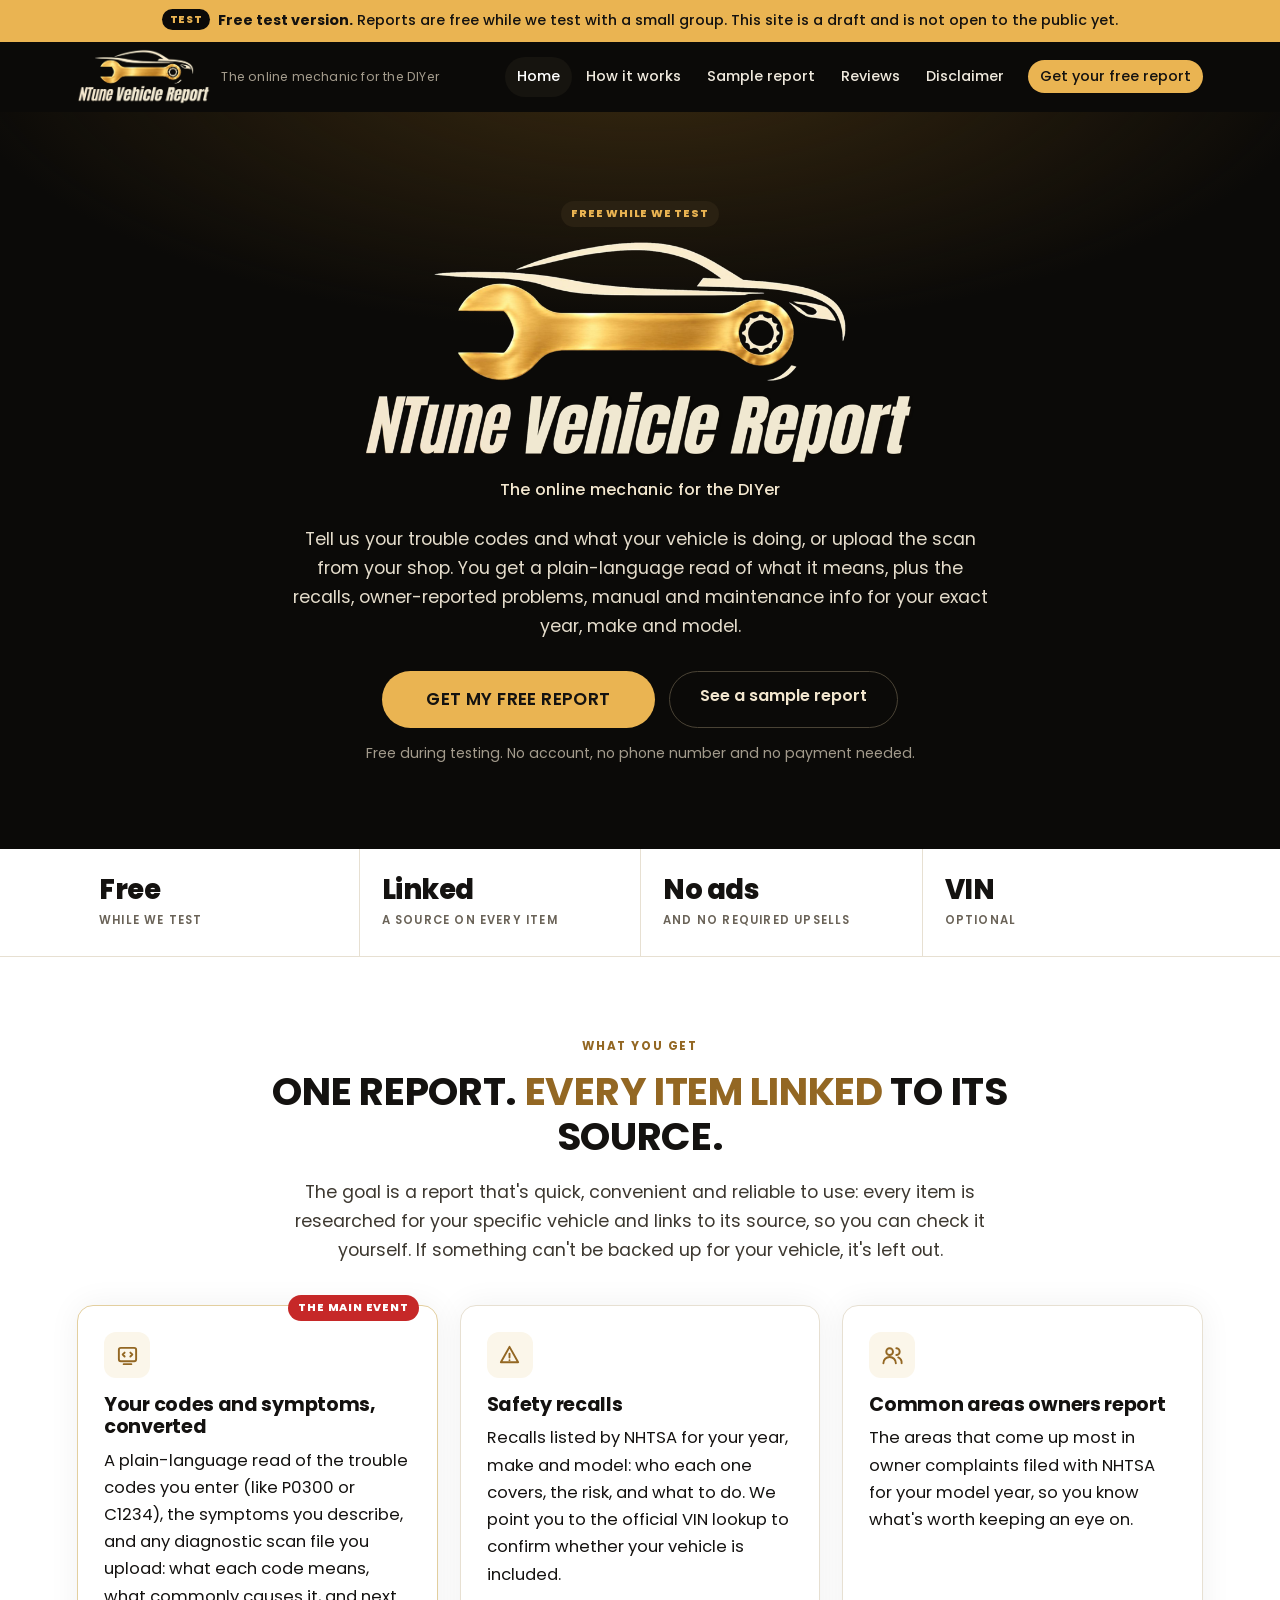
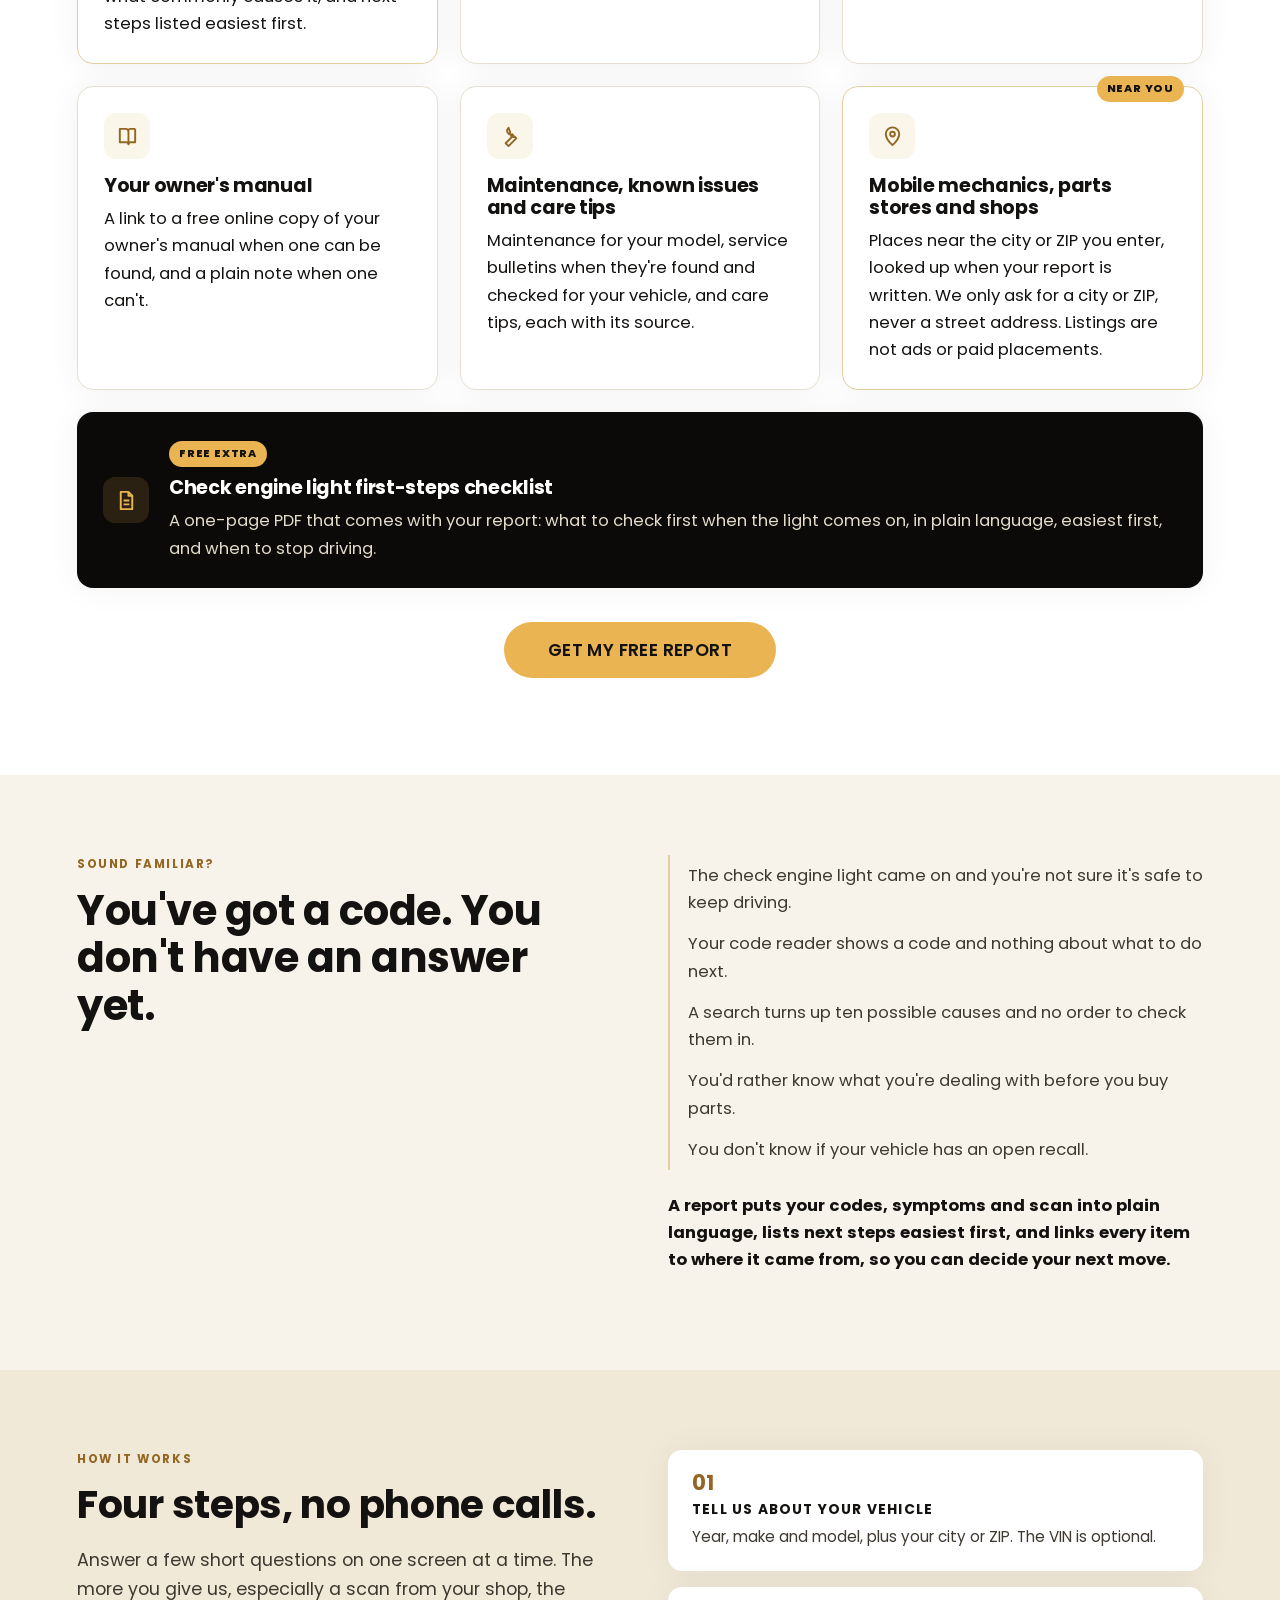
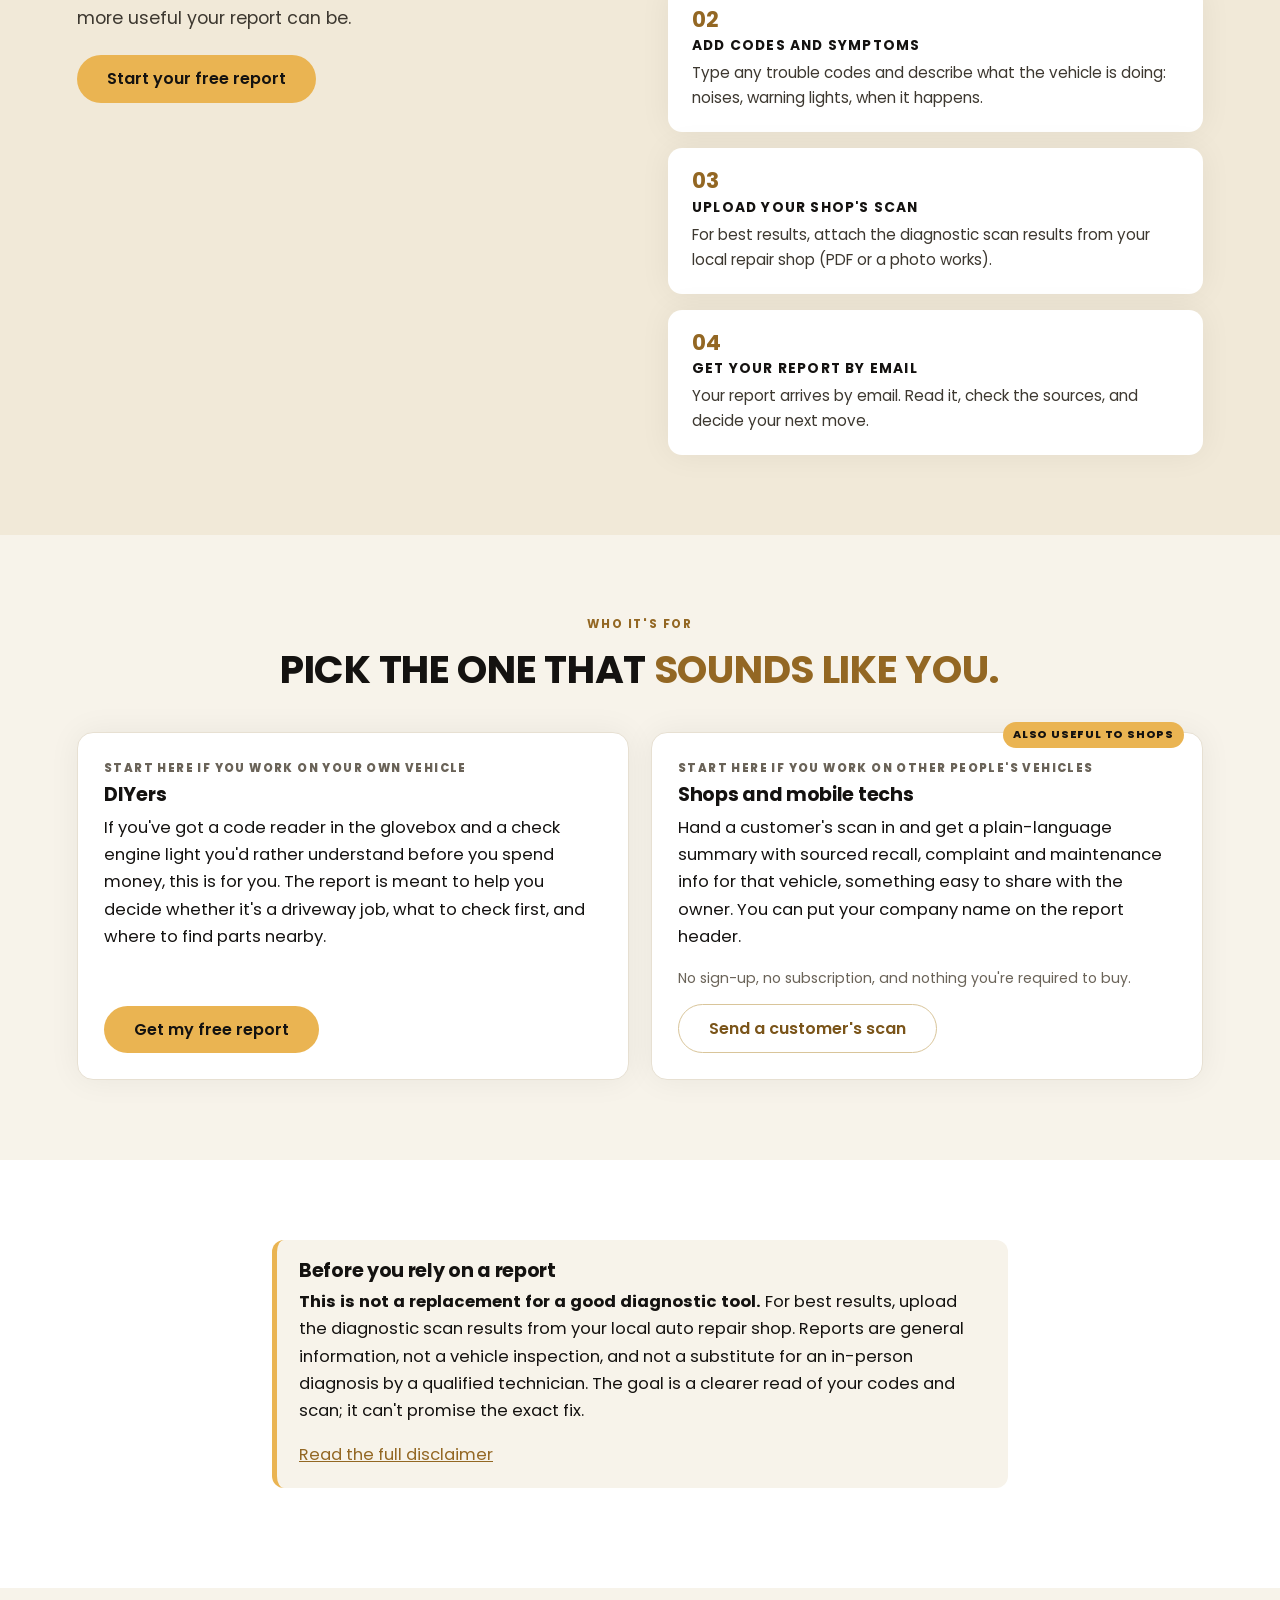
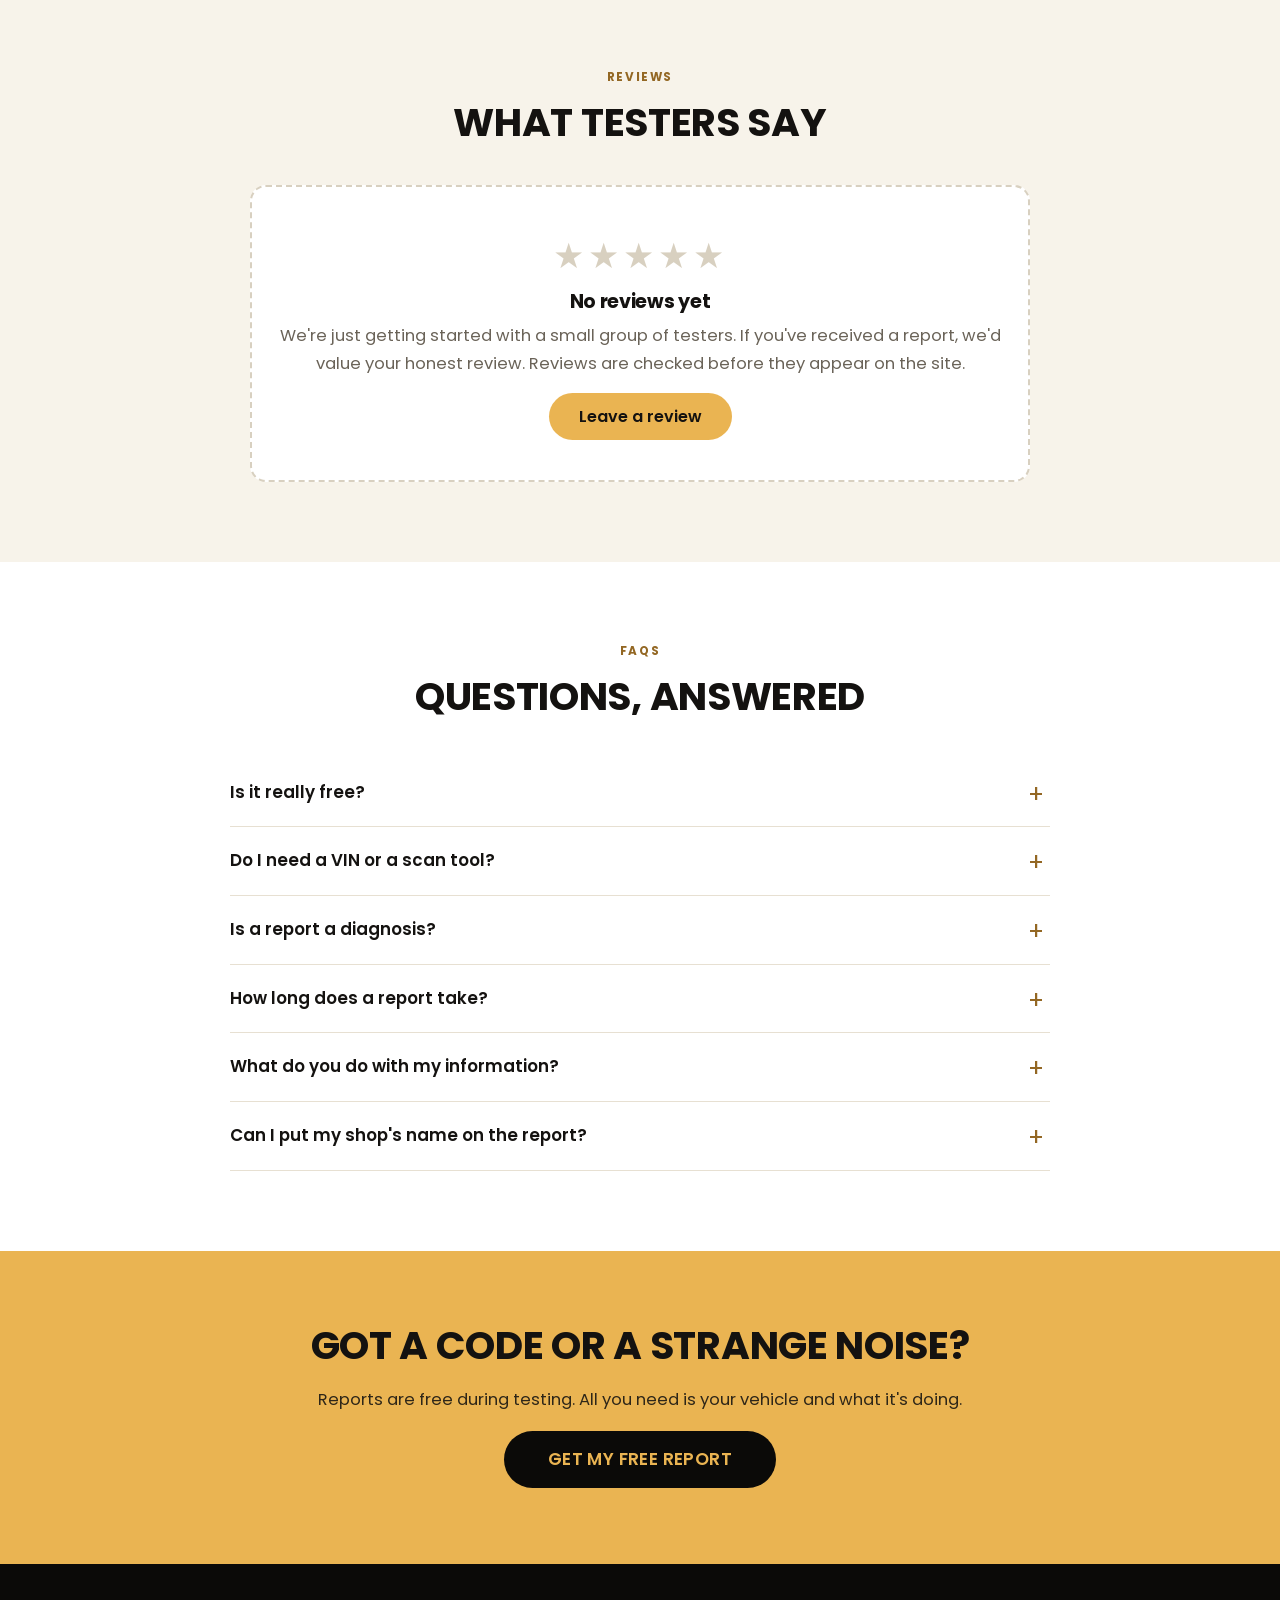
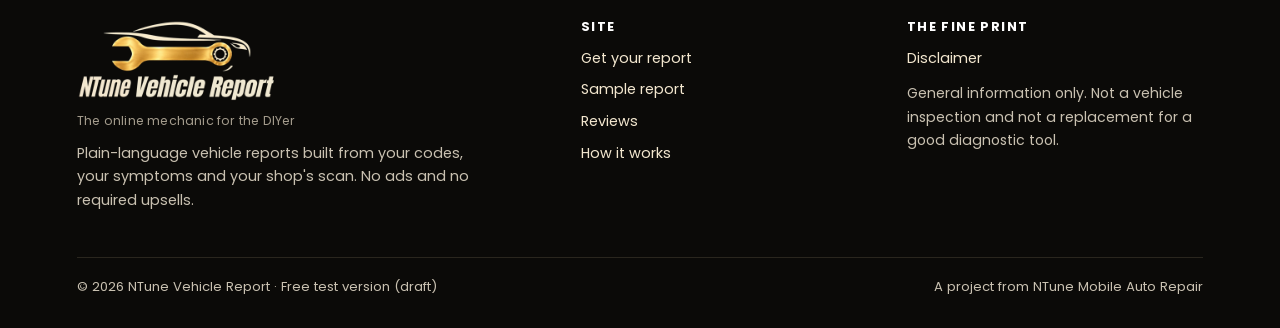
==== index.html @ f7aa76c0 "Initial publish: NTune Vehicle Report static site for github.io testing. Friends-and-family test ver" ====
<!doctype html>
<html lang="en">
<head>
<meta charset="utf-8">
<meta name="viewport" content="width=device-width, initial-scale=1">
<title>NTune Vehicle Report | The online mechanic for the DIYer</title>
<meta name="description" content="NTune Vehicle Report: plain-language reports from your trouble codes, symptoms and shop scan, plus recalls, owner-reported problems, manual and maintenance info for your vehicle. Free during testing.">
<meta name="robots" content="noindex, nofollow">
<meta name="theme-color" content="#0b0a08">
<link rel="stylesheet" href="css/styles.css">
<link rel="icon" type="image/png" href="assets/img/favicon-gold-64.png">
</head>
<body class="has-sticky">
<a class="skip" href="#main">Skip to content</a>
<div class="test-banner" role="note"><span class="new">TEST</span><strong>Free test version.</strong> Reports are free while we test with a small group. This site is a draft and is not open to the public yet.</div>
<header class="site-header">
  <div class="container header-inner">
    <a class="brand" href="index.html"><img class="brand-mark" src="assets/img/ntune-vr-gold-logo-300.png" alt="NTune Vehicle Report" width="134" height="56"><span class="brand-name"><small>The online mechanic for the DIYer</small></span></a>
    <button class="nav-toggle" aria-expanded="false" aria-controls="site-nav"><span aria-hidden="true">☰</span> Menu</button>
    <nav id="site-nav" class="nav" aria-label="Main">
      <a href="index.html" aria-current="page">Home</a><a href="index.html#how-it-works">How it works</a><a href="sample-report.html">Sample report</a><a href="reviews.html">Reviews</a><a href="disclaimer.html">Disclaimer</a>
      <a class="btn btn-sm" href="get-report.html">Get your free report</a>
    </nav>
  </div>
</header>
<main id="main">

<section class="hero">
  <div class="container">
    <span class="tag" style="background:#2a2112;color:#eab452">Free while we test</span>
    <h1 class="hero-brand"><img src="assets/img/ntune-vr-gold-logo-960.png" alt="NTune Vehicle Report" width="560" height="234"></h1>
    <p class="hero-tagline">The online mechanic for the DIYer</p>
    <p class="lead">Tell us your trouble codes and what your vehicle is doing, or upload the scan from your shop. You get a plain-language read of what it means, plus the recalls, owner-reported problems, manual and maintenance info for your exact year, make and model.</p>
    <div class="hero-actions">
      <a class="btn btn-lg" href="get-report.html">Get my free report</a>
      <a class="btn btn-ghost" href="sample-report.html">See a sample report</a>
    </div>
    <p class="hero-micro">Free during testing. No account, no phone number and no payment needed.</p>
  </div>
</section>

<!-- Proof strip. The reference site puts big stats here. We have no real numbers yet, so the strip shows facts.
     PLACEHOLDER FOR TIMOTHY (approved 2026-11-09): two number slots are kept below, hidden, for "reports sent" and
     "average rating". Fill them and remove `hidden` only once a record backs the figure (CRM / approved reviews).
     Until then they stay hidden and nothing invented ships. -->
<div class="proof" aria-label="At a glance">
  <div class="container proof-grid">
    <div><b>Free</b><span>While we test</span></div>
    <div><b>Linked</b><span>A source on every item</span></div>
    <div><b>No ads</b><span>And no required upsells</span></div>
    <div><b>VIN</b><span>Optional</span></div>
    <div hidden data-slot="reports-sent"><b>[REPORTS SENT: from record]</b><span>Reports sent</span></div>
    <div hidden data-slot="average-rating"><b>[AVG RATING: from approved reviews]</b><span>Average tester rating</span></div>
  </div>
</div>

<section id="what-you-get">
  <div class="container">
    <div class="section-head">
      <span class="eyebrow">What you get</span>
      <h2>One report. <span class="hl">Every item linked</span> to its source.</h2>
      <p class="lead">The goal is a report that's quick, convenient and reliable to use: every item is researched for your specific vehicle and links to its source, so you can check it yourself. If something can't be backed up for your vehicle, it's left out.</p>
    </div>
    <div class="grid grid-3">
      <div class="card feature-new"><span class="tag corner">The main event</span><div class="icon"><svg viewBox="0 0 24 24" fill="none" stroke="currentColor" stroke-width="2" stroke-linecap="round" stroke-linejoin="round"><rect x="3" y="4" width="18" height="14" rx="2"/><path d="M8 21h8M9 9l-2 2 2 2M15 9l2 2-2 2"/></svg></div><h3>Your codes and symptoms, converted</h3><p>A plain-language read of the trouble codes you enter (like P0300 or C1234), the symptoms you describe, and any diagnostic scan file you upload: what each code means, what commonly causes it, and next steps listed easiest first.</p></div>
      <div class="card"><div class="icon"><svg viewBox="0 0 24 24" fill="none" stroke="currentColor" stroke-width="2" stroke-linecap="round" stroke-linejoin="round"><path d="M12 3l9 16H3z"/><path d="M12 10v4M12 17h.01"/></svg></div><h3>Safety recalls</h3><p>Recalls listed by NHTSA for your year, make and model: who each one covers, the risk, and what to do. We point you to the official VIN lookup to confirm whether your vehicle is included.</p></div>
      <div class="card"><div class="icon"><svg viewBox="0 0 24 24" fill="none" stroke="currentColor" stroke-width="2" stroke-linecap="round"><circle cx="9" cy="8" r="3.5"/><path d="M2.5 20a6.5 6.5 0 0 1 13 0"/><path d="M16 4.5a3.5 3.5 0 0 1 0 7M18 14a6 6 0 0 1 3.5 6"/></svg></div><h3>Common areas owners report</h3><p>The areas that come up most in owner complaints filed with NHTSA for your model year, so you know what's worth keeping an eye on.</p></div>
      <div class="card"><div class="icon"><svg viewBox="0 0 24 24" fill="none" stroke="currentColor" stroke-width="2" stroke-linejoin="round"><path d="M4 4h6a3 3 0 0 1 3 3v13a2 2 0 0 0-2-2H4zM20 4h-5a2 2 0 0 0-2 2"/><path d="M20 4v14h-5a2 2 0 0 0-2 2"/></svg></div><h3>Your owner's manual</h3><p>A link to a free online copy of your owner's manual when one can be found, and a plain note when one can't.</p></div>
      <div class="card"><div class="icon"><svg viewBox="0 0 24 24" fill="none" stroke="currentColor" stroke-width="2" stroke-linecap="round" stroke-linejoin="round"><path d="M14.7 6.3a4 4 0 0 0 5 5L21 13l-8 8-3-3 8-8-1.3-1.3a4 4 0 0 1-5-5L13 2z" transform="translate(-2 1)"/></svg></div><h3>Maintenance, known issues and care tips</h3><p>Maintenance for your model, service bulletins when they're found and checked for your vehicle, and care tips, each with its source.</p></div>
      <div class="card feature-new"><span class="tag corner y">Near you</span><div class="icon"><svg viewBox="0 0 24 24" fill="none" stroke="currentColor" stroke-width="2" stroke-linejoin="round"><path d="M12 21s7-6.1 7-11.5a7 7 0 0 0-14 0C5 14.9 12 21 12 21z"/><circle cx="12" cy="9.5" r="2.5"/></svg></div><h3>Mobile mechanics, parts stores and shops</h3><p>Places near the city or ZIP you enter, looked up when your report is written. We only ask for a city or ZIP, never a street address. Listings are not ads or paid placements.</p></div>
    </div>
    <div class="card extra-card"><div class="icon"><svg viewBox="0 0 24 24" fill="none" stroke="currentColor" stroke-width="2" stroke-linejoin="round"><path d="M6 3h8l4 4v14H6z"/><path d="M14 3v4h4M9 12h6M9 16h6"/></svg></div><div><span class="tag" style="background:#eab452;color:#141210">Free extra</span><h3>Check engine light first-steps checklist</h3><p style="margin:0">A one-page PDF that comes with your report: what to check first when the light comes on, in plain language, easiest first, and when to stop driving.</p></div></div>
    <p class="center" style="margin-top:34px"><a class="btn btn-lg" href="get-report.html">Get my free report</a></p>
  </div>
</section>

<section class="section-cream">
  <div class="container split">
    <div>
      <span class="eyebrow gold">Sound familiar?</span>
      <p class="big-claim">You've got a code. You don't have an answer yet.</p>
    </div>
    <div>
      <ul class="symptoms">
        <li>The check engine light came on and you're not sure it's safe to keep driving.</li>
        <li>Your code reader shows a code and nothing about what to do next.</li>
        <li>A search turns up ten possible causes and no order to check them in.</li>
        <li>You'd rather know what you're dealing with before you buy parts.</li>
        <li>You don't know if your vehicle has an open recall.</li>
      </ul>
      <p><b>A report puts your codes, symptoms and scan into plain language, lists next steps easiest first, and links every item to where it came from, so you can decide your next move.</b></p>
    </div>
  </div>
</section>

<section id="how-it-works" class="section-sand">
  <div class="container split">
    <div>
      <span class="eyebrow gold">How it works</span>
      <h2>Four steps, no phone calls.</h2>
      <p class="lead">Answer a few short questions on one screen at a time. The more you give us, especially a scan from your shop, the more useful your report can be.</p>
      <p style="margin-top:22px"><a class="btn" href="get-report.html">Start your free report</a></p>
    </div>
    <ol class="steps">
      <li><h3>Tell us about your vehicle</h3><p>Year, make and model, plus your city or ZIP. The VIN is optional.</p></li>
      <li><h3>Add codes and symptoms</h3><p>Type any trouble codes and describe what the vehicle is doing: noises, warning lights, when it happens.</p></li>
      <li><h3>Upload your shop's scan</h3><p>For best results, attach the diagnostic scan results from your local repair shop (PDF or a photo works).</p></li>
      <li><h3>Get your report by email</h3><p>Your report arrives by email. Read it, check the sources, and decide your next move.</p></li>
    </ol>
  </div>
</section>

<section id="who" class="section-soft">
  <div class="container">
    <div class="section-head">
      <span class="eyebrow">Who it's for</span>
      <h2>Pick the one that <span class="hl">sounds like you.</span></h2>
    </div>
    <div class="grid grid-2">
      <div class="card path">
        <span class="kicker">Start here if you work on your own vehicle</span>
        <h3>DIYers</h3>
        <p>If you've got a code reader in the glovebox and a check engine light you'd rather understand before you spend money, this is for you. The report is meant to help you decide whether it's a driveway job, what to check first, and where to find parts nearby.</p>
        <a class="btn" href="get-report.html">Get my free report</a>
      </div>
      <div class="card path">
        <span class="tag corner y">Also useful to shops</span>
        <span class="kicker">Start here if you work on other people's vehicles</span>
        <h3>Shops and mobile techs</h3>
        <p>Hand a customer's scan in and get a plain-language summary with sourced recall, complaint and maintenance info for that vehicle, something easy to share with the owner. You can put your company name on the report header.</p>
        <p class="muted small">No sign-up, no subscription, and nothing you're required to buy.</p>
        <a class="btn btn-ghost" href="get-report.html">Send a customer's scan</a>
      </div>
    </div>
  </div>
</section>

<section>
  <div class="container narrow">
    <div class="notice">
      <h3>Before you rely on a report</h3>
      <p><b>This is not a replacement for a good diagnostic tool.</b> For best results, upload the diagnostic scan results from your local auto repair shop. Reports are general information, not a vehicle inspection, and not a substitute for an in-person diagnosis by a qualified technician. The goal is a clearer read of your codes and scan; it can't promise the exact fix.</p>
      <p><a href="disclaimer.html">Read the full disclaimer</a></p>
    </div>
  </div>
</section>

<section id="reviews" class="section-soft">
  <div class="container">
    <div class="section-head">
      <span class="eyebrow">Reviews</span>
      <h2>What testers say</h2>
    </div>
    <div class="empty-state narrow" style="margin:0 auto">
      <div class="big" aria-hidden="true">★★★★★</div>
      <h3>No reviews yet</h3>
      <p class="muted narrow" style="margin:0 auto 16px">We're just getting started with a small group of testers. If you've received a report, we'd value your honest review. Reviews are checked before they appear on the site.</p>
      <a class="btn" href="reviews.html#leave-a-review">Leave a review</a>
    </div>
  </div>
</section>

<section id="faq">
  <div class="container">
    <div class="section-head"><span class="eyebrow">FAQs</span><h2>Questions, answered</h2></div>
    <div class="faq">
      <details><summary>Is it really free?</summary><p>Yes. Reports are free while we test with a small group. There's no account, no subscription and nothing you're required to buy.</p></details>
      <details><summary>Do I need a VIN or a scan tool?</summary><p>No. The VIN and mileage are optional, and you can send codes, a description of what the vehicle is doing, a scan file, or any mix. For best results, upload the diagnostic scan results from your local auto repair shop.</p></details>
      <details><summary>Is a report a diagnosis?</summary><p>No. A report is general information. It's not a vehicle inspection, not a replacement for a good diagnostic tool, and not a substitute for an in-person diagnosis by a qualified technician. See the <a href="disclaimer.html">disclaimer</a>.</p></details>
      <details><summary>How long does a report take?</summary><p>There's no promised turnaround. This is a test version and reports are prepared one at a time, so timing can vary. Your report arrives by email.</p></details>
      <details><summary>What do you do with my information?</summary><p>We use what you send only to prepare and email your report. We only ask for a city or ZIP, never a street address, and no phone number or payment. Your information is never sold to third parties or used to target ads.</p></details>
      <details><summary>Can I put my shop's name on the report?</summary><p>Yes. The form has an optional "Want your company or name on the header?" question. Leave it blank for the standard NTune Vehicle Report header.</p></details>
    </div>
  </div>
</section>

<section class="cta-band">
  <div class="container cta-inner">
    <h2 style="margin:0">Got a code or a strange noise?</h2>
    <p style="margin:0">Reports are free during testing. All you need is your vehicle and what it's doing.</p>
    <a class="btn btn-yellow btn-lg" href="get-report.html">Get my free report</a>
  </div>
</section>

</main>
<footer class="site-footer">
  <div class="container">
    <div class="footer-grid">
      <div>
        <a class="brand" href="index.html" style="flex-direction:column;align-items:flex-start;gap:12px"><img class="brand-logo" src="assets/img/ntune-vr-gold-logo-480.png" alt="NTune Vehicle Report" width="200" height="83"><span class="brand-name"><small>The online mechanic for the DIYer</small></span></a>
        <p style="margin-top:14px;max-width:420px">Plain-language vehicle reports built from your codes, your symptoms and your shop's scan. No ads and no required upsells.</p>
      </div>
      <div><h4>Site</h4><ul>
        <li><a href="get-report.html">Get your report</a></li>
        <li><a href="sample-report.html">Sample report</a></li>
        <li><a href="reviews.html">Reviews</a></li>
        <li><a href="index.html#how-it-works">How it works</a></li></ul></div>
      <div><h4>The fine print</h4><ul>
        <li><a href="disclaimer.html">Disclaimer</a></li></ul>
        <p class="small" style="margin-top:12px">General information only. Not a vehicle inspection and not a replacement for a good diagnostic tool.</p></div>
    </div>
    <div class="footer-base">
      <span>© <span id="year">2026</span> NTune Vehicle Report · Free test version (draft)</span>
      <span>A project from NTune Mobile Auto Repair</span>
    </div>
  </div>
</footer>
<div class="sticky-cta"><a class="btn" href="get-report.html">Get your free report</a></div>
<script src="js/main.js"></script>
</body>
</html>
---- css/styles.css ----
/* NTune Vehicle Report — shared styles (draft)
   2026-11-09: restyled after the acquisition.com visual language (layout patterns only:
   announcement bar, dark nav, heavy geometric type, violet pill buttons, proof strip,
   numbered cards, one-question-per-screen form). Our own copy, no assets of theirs copied.
   2026-11-09 08:2x: gold NTune branding (Timothy, 8:20 AM PT: "Use the gold logo ... That's the branding look behind ntune").
   Sampled with Pillow from brand_assets/logo_nophone.png: wrench gold #eab452 (median), #c78c30 (dark), #fcde7c (light);
   wordmark cream #f3e7cf; logo background matte #000000 (transparent pixels keyed from black).
   Derived for readability (WCAG AA): gold ink #936723 for gold text on light (4.99:1 on white), text on gold #141210 (9.9:1),
   warm near-blacks #0b0a08 / #16140f, warm greys #6a6358 (5.9:1 on white) / #a39b8c (7.2:1 on #0b0a08), pale tints #f7f3ea / #fbf6ea.
*/
@font-face{font-family:"Poppins";src:url("../assets/fonts/Poppins-400.woff2") format("woff2");font-weight:400;font-display:swap}
@font-face{font-family:"Poppins";src:url("../assets/fonts/Poppins-500.woff2") format("woff2");font-weight:500;font-display:swap}
@font-face{font-family:"Poppins";src:url("../assets/fonts/Poppins-600.woff2") format("woff2");font-weight:600;font-display:swap}
@font-face{font-family:"Poppins";src:url("../assets/fonts/Poppins-700.woff2") format("woff2");font-weight:700;font-display:swap}
@font-face{font-family:"Poppins";src:url("../assets/fonts/Poppins-800.woff2") format("woff2");font-weight:800;font-display:swap}
:root{
  --ink:#141210;--ink-2:#3d3830;--muted:#6a6358;--line:#e7e0d2;--bg:#ffffff;--bg-soft:#f7f3ea;--bg-tint:#fbf6ea;--cream:#f7f3ea;--sand:#f1e9d8;
  --navy:#0b0a08;--navy-2:#16140f;--edge:#000000;
  --accent:#eab452;--accent-dark:#c78c30;--accent-light:#fcde7c;--on-accent:#141210;--cream-logo:#f3e7cf;--muted-dark:#a39b8c;
  --violet:#936723;--violet-dark:#936723;--violet-deep:#7a5419;--violet-light:#fcde7c;--violet-soft:#fbf6ea;--yellow:#eab452;--gold:#936723;
  --green:#1f8a4c;--amber:#a85f00;--red:#c62828;
  --blue:var(--violet);--blue-dark:var(--violet-dark);--black:var(--navy);
  --radius:16px;--shadow:0 0 32px rgba(0,0,0,.06);--shadow-lg:0 10px 30px rgba(11,10,8,.16);
  --head:"Poppins","Helvetica Neue",Arial,sans-serif;--body:"Poppins","Helvetica Neue",Arial,sans-serif;
}
*{box-sizing:border-box}
html{scroll-behavior:smooth}
body{margin:0;font-family:var(--body);font-size:16.5px;line-height:1.65;color:var(--ink);background:var(--bg);-webkit-text-size-adjust:100%}
img{max-width:100%;height:auto}
a{color:var(--violet-dark)}
a:hover{color:var(--violet-deep)}
:focus-visible{outline:3px solid var(--accent-dark);outline-offset:2px;border-radius:6px}
h1,h2,h3,h4{font-family:var(--head);font-weight:700;line-height:1.15;letter-spacing:-.3px;margin:0 0 .5em}
h1{font-size:clamp(2.1rem,5.6vw,3.6rem);font-weight:800}
h2{font-size:clamp(1.6rem,3.8vw,2.45rem)}
h3{font-size:1.2rem}
p{margin:0 0 1em}
.container{width:100%;max-width:1170px;margin:0 auto;padding:0 22px}
.narrow{max-width:780px}
.center{text-align:center}
.upper{text-transform:uppercase}
.hl{color:var(--violet)}
.skip{position:absolute;left:-999px;top:0;background:#fff;padding:8px 12px;z-index:100}
.skip:focus{left:8px;top:8px}
.sr-only{position:absolute;width:1px;height:1px;overflow:hidden;clip:rect(0 0 0 0);white-space:nowrap}

/* Announcement bar (test notice) */
.test-banner{background:var(--accent);color:var(--on-accent);font-size:.9rem;text-align:center;padding:9px 16px;font-weight:500}
.test-banner strong{font-weight:700}
.test-banner .new{display:inline-block;background:var(--navy);color:var(--accent);font-size:.66rem;font-weight:800;letter-spacing:.6px;border-radius:999px;padding:2px 8px;margin-right:8px;vertical-align:2px}

/* Header */
.site-header{background:var(--navy);color:#fff;position:sticky;top:0;z-index:50}
.header-inner{display:flex;align-items:center;justify-content:space-between;gap:16px;min-height:70px}
.brand{display:flex;align-items:center;gap:10px;color:#fff;text-decoration:none}
.brand:hover{color:#fff}
.brand-mark{width:auto;height:56px;flex:0 0 auto;display:block}
.brand-logo{height:auto;width:200px;display:block}
.brand-name{font-family:var(--head);font-weight:800;font-size:1.06rem;color:var(--cream-logo);letter-spacing:.4px;line-height:1;text-transform:uppercase}
.brand-name small{display:block;font-weight:400;font-size:.78rem;color:var(--muted-dark);letter-spacing:.2px;margin-top:4px;text-transform:none}
.nav{display:flex;align-items:center;gap:2px}
.nav a{color:#efe9dd;text-decoration:none;padding:8px 12px;border-radius:999px;font-size:.9rem;font-weight:500}
.nav a:hover{color:#fff;background:var(--navy-2)}
.nav a[aria-current="page"]{color:#fff;background:var(--navy-2)}
.nav .btn{margin-left:10px}
.nav .btn[aria-current="page"]{background:var(--accent);box-shadow:0 0 0 2px var(--accent-light)}
.nav-toggle{display:none;background:none;border:1px solid #3a352b;color:#fff;border-radius:999px;padding:8px 14px;font:inherit;font-size:.9rem;cursor:pointer}
@media (max-width:900px){
  .nav-toggle{display:inline-flex;align-items:center;gap:6px}
  .nav{display:none;position:absolute;left:0;right:0;top:100%;background:var(--navy);flex-direction:column;align-items:stretch;padding:8px 16px 18px}
  .nav.open{display:flex}
  .nav a{padding:12px}
  .nav .btn{margin:8px 0 0;text-align:center}
}

/* Buttons: pill style */
.btn{display:inline-block;background:var(--accent);color:var(--on-accent) !important;text-decoration:none;font-weight:600;border:0;border-radius:999px;padding:14px 30px;font-size:1rem;cursor:pointer;line-height:1.2;transition:background .15s,transform .15s;font-family:var(--body)}
.btn:hover{background:var(--accent-dark)}
.btn-lg{padding:18px 44px;font-size:1.08rem;text-transform:uppercase;letter-spacing:.4px}
.btn-ghost{background:transparent;color:var(--violet-deep) !important;border:1.5px solid #d9c59a}
.btn-ghost:hover{background:var(--violet-soft)}
.btn-light{background:#fff;color:var(--navy) !important}
.btn-light:hover{background:var(--bg-tint)}
.btn-yellow{background:var(--navy);color:var(--accent) !important}
.btn-yellow:hover{background:var(--navy-2)}
.btn-sm{padding:9px 18px;font-size:.88rem}
.btn-link{background:none;border:0;color:var(--muted);font:inherit;font-size:.95rem;cursor:pointer;text-decoration:underline;padding:8px 4px}
.btn[disabled]{opacity:.6;cursor:not-allowed}

/* Sections */
section{padding:80px 0}
.section-soft{background:var(--bg-soft)}
.section-cream{background:var(--cream)}
.section-sand{background:var(--sand)}
.section-navy{background:var(--navy);color:#fff}
.section-navy h2,.section-navy h3{color:#fff}
.eyebrow{font-size:.74rem;font-weight:700;letter-spacing:1.6px;text-transform:uppercase;color:var(--violet);margin-bottom:12px;display:block}
.eyebrow.gold{color:var(--gold)}
.lead{font-size:1.1rem;color:var(--ink-2)}
.muted{color:var(--muted)}
.small{font-size:.88rem}
.section-head{max-width:760px;margin:0 auto 40px;text-align:center}
.section-head h2{text-transform:uppercase}

/* Hero (centered, heavy type) */
.hero{background:radial-gradient(1000px 420px at 50% -10%,#3a2a10 0%,rgba(11,10,8,0) 70%),var(--navy);color:#fff;padding:86px 0 70px;text-align:center}
.hero h1{color:#fff;text-transform:uppercase;max-width:900px;margin:0 auto .35em}
.hero h1 .hl{color:var(--accent)}
.hero .lead{color:#e4dccb;max-width:700px;margin:0 auto}
.hero-actions{display:flex;flex-wrap:wrap;gap:14px;justify-content:center;margin-top:30px}
.hero-actions .btn-ghost{color:var(--cream-logo) !important;border-color:#4a4335}
.hero-actions .btn-ghost:hover{background:var(--navy-2)}
.hero-micro{margin-top:14px;color:var(--muted-dark);font-size:.88rem}

/* Proof strip (facts, not numbers) */
.proof{background:#fff;border-bottom:1px solid var(--line)}
.proof-grid{display:grid;grid-template-columns:repeat(4,1fr)}
.proof-grid > div{padding:26px 22px;border-left:1px solid var(--line)}
.proof-grid > div:first-child{border-left:0}
.proof-grid b{display:block;font-size:1.7rem;font-weight:800;line-height:1.1;letter-spacing:-.5px}
.proof-grid span{display:block;font-size:.72rem;font-weight:600;letter-spacing:1.2px;text-transform:uppercase;color:var(--muted);margin-top:6px}
@media (max-width:820px){.proof-grid{grid-template-columns:1fr 1fr}.proof-grid > div:nth-child(3){border-left:0}.proof-grid > div{border-top:1px solid var(--line)}}

/* Grids & cards */
.grid{display:grid;gap:22px}
.grid-2{grid-template-columns:repeat(2,1fr)}
.grid-3{grid-template-columns:repeat(3,1fr)}
.grid-4{grid-template-columns:repeat(4,1fr)}
@media (max-width:960px){.grid-4{grid-template-columns:repeat(2,1fr)}.grid-3{grid-template-columns:1fr 1fr}}
@media (max-width:640px){.grid-2,.grid-3,.grid-4{grid-template-columns:1fr}}
.card{background:#fff;border:1px solid var(--line);border-radius:var(--radius);padding:26px;box-shadow:var(--shadow);position:relative}
.card h3{margin-bottom:8px}
.card p:last-child{margin-bottom:0}
.icon{width:46px;height:46px;border-radius:12px;background:var(--violet-soft);color:var(--violet);display:grid;place-items:center;margin-bottom:16px}
.icon svg{width:23px;height:23px}
.card.feature-new{border-color:#e3cf9f}
.tag{display:inline-block;font-size:.68rem;font-weight:800;letter-spacing:.8px;text-transform:uppercase;padding:4px 10px;border-radius:999px;background:var(--violet-soft);color:var(--violet-dark);margin-bottom:10px}
.tag.gold{background:var(--violet-soft);color:var(--violet-deep)}
.card .corner{position:absolute;top:-11px;right:18px;margin:0;background:var(--red);color:#fff}
.card .corner.y{background:var(--accent);color:var(--on-accent)}

/* Problem list (sound familiar) */
.split{display:grid;grid-template-columns:1fr 1fr;gap:56px;align-items:start}
@media (max-width:860px){.split{grid-template-columns:1fr;gap:28px}}
.symptoms{list-style:none;margin:0 0 22px;padding:0 0 0 18px;border-left:2px solid #e3cf9f}
.symptoms li{padding:7px 0;color:var(--ink-2)}
.big-claim{font-size:clamp(1.8rem,4vw,2.6rem);font-weight:700;line-height:1.15;letter-spacing:-.5px}

/* Numbered steps (01-04 cards) */
.steps{counter-reset:s;list-style:none;padding:0;margin:0;display:grid;gap:16px}
.steps li{counter-increment:s;background:#fff;border-radius:14px;padding:22px 24px;box-shadow:var(--shadow)}
.steps li::before{content:"0" counter(s);display:block;font-weight:700;font-size:1.35rem;color:var(--gold);line-height:1;margin-bottom:8px}
.steps h3{font-size:.86rem;letter-spacing:1.2px;text-transform:uppercase;margin-bottom:6px}
.steps p{margin:0;color:var(--ink-2);font-size:.95rem}

/* Checklist */
.checklist{list-style:none;padding:0;margin:0}
.checklist li{position:relative;padding:8px 0 8px 32px;color:var(--ink-2)}
.checklist li::before{content:"✓";position:absolute;left:4px;top:7px;color:var(--gold);font-weight:800}
.section-navy .checklist li{color:#e4dccb}
.section-navy .checklist li::before{color:var(--accent)}

/* Path cards (pick the one that matches you) */
.path{display:flex;flex-direction:column}
.path .btn{margin-top:auto;align-self:flex-start}
.path .kicker{font-size:.72rem;font-weight:800;letter-spacing:1.4px;text-transform:uppercase;color:var(--muted);margin-bottom:6px}

/* FAQ */
.faq{max-width:820px;margin:0 auto}
.faq details{border-bottom:1px solid var(--line);padding:4px 0}
.faq summary{cursor:pointer;list-style:none;font-weight:600;font-size:1.05rem;padding:16px 40px 16px 0;position:relative}
.faq summary::-webkit-details-marker{display:none}
.faq summary::after{content:"+";position:absolute;right:6px;top:12px;font-size:1.5rem;font-weight:400;color:var(--violet)}
.faq details[open] summary::after{content:"–"}
.faq details p{color:var(--ink-2);margin:0 0 16px}

/* Notice boxes */
.notice{border-left:5px solid var(--accent);background:var(--bg-soft);border-radius:12px;padding:20px 22px;margin:0 0 20px}
.notice.blue{border-left-color:var(--accent-dark);background:var(--violet-soft)}
.notice.plain{border-left-color:#b0a794;background:var(--bg-soft)}
.notice h3,.notice h2{margin-bottom:6px}
.notice p:last-child,.notice ul:last-child{margin-bottom:0}

/* CTA band */
.cta-band{background:var(--accent);color:var(--on-accent);text-align:center;padding:72px 0}
.cta-band h2{color:var(--on-accent);text-transform:uppercase}
.cta-band p{color:#2e2618}
.cta-inner{display:flex;flex-direction:column;align-items:center;gap:18px}

/* Page header */
.page-head{background:var(--navy);color:#fff;padding:60px 0 50px;text-align:center}
.page-head h1{color:#fff;text-transform:uppercase;font-size:clamp(1.9rem,4.6vw,3rem)}
.page-head p{max-width:720px;margin-left:auto;margin-right:auto}
.page-head .lead{color:#e4dccb}
.page-head .muted{color:var(--muted-dark)}
.breadcrumb{font-size:.82rem;color:var(--muted-dark);margin-bottom:12px;letter-spacing:.4px}
.breadcrumb a{color:var(--muted-dark)}

/* Prose (legal pages) */
.prose h2{font-size:1.35rem;margin-top:1.9em}
.prose h2:first-child{margin-top:0}
.prose ul{padding-left:1.25em}
.prose li{margin-bottom:.45em}

/* Forms (shared) */
fieldset{border:0;padding:0;margin:0;min-width:0}
legend{padding:0}
.field{margin-bottom:18px}
.row{display:grid;gap:14px}
.row-2{grid-template-columns:1fr 1fr}
.row-3{grid-template-columns:120px 1fr 1fr}
@media (max-width:640px){.row-2,.row-3{grid-template-columns:1fr}}
label{display:block;font-weight:600;margin-bottom:6px;font-size:.92rem}
.req{color:var(--red);font-weight:700}
.opt{color:var(--muted);font-weight:400;font-size:.85rem}
.help{display:block;color:var(--muted);font-size:.84rem;margin-top:6px;line-height:1.5}
input[type=text],input[type=email],input[type=number],select,textarea{width:100%;font:inherit;font-size:16px;color:var(--ink);background:#f6f2ea;border:1.5px solid #e5ddcf;border-radius:10px;padding:14px 15px;transition:border-color .15s,box-shadow .15s,background .15s}
input::placeholder,textarea::placeholder{color:#756d60;text-transform:none}
textarea{min-height:120px;resize:vertical}
input:focus,select:focus,textarea:focus{outline:none;border-color:var(--accent-dark);background:#fff;box-shadow:0 0 0 3px rgba(234,180,82,.28)}
.invalid input,.invalid select,.invalid textarea{border-color:var(--red);background:#fff}
.error{display:none;color:var(--red);font-size:.86rem;margin-top:6px;font-weight:600}
.invalid > .error,.invalid .field > .error,.invalid .error{display:block}
.check{display:flex;gap:12px;align-items:flex-start;font-weight:400;font-size:.92rem}
.check input{width:20px;height:20px;margin-top:3px;flex:0 0 20px;accent-color:var(--accent-dark)}
.dropzone{border:2px dashed #d9c59a;border-radius:14px;padding:22px;text-align:center;background:var(--bg-tint);transition:background .15s,border-color .15s}
.dropzone.drag{background:var(--bg-soft);border-color:var(--accent-dark)}
.dropzone input[type=file]{display:block;margin:12px auto 0;max-width:100%;font-size:.92rem}
.file-list{list-style:none;padding:0;margin:12px 0 0;text-align:left}
.file-list li{display:flex;justify-content:space-between;gap:10px;background:#fff;border:1px solid var(--line);border-radius:8px;padding:8px 12px;margin-top:8px;font-size:.9rem}
.file-list li.bad{border-color:#f1b7b8;background:#fff5f5;color:var(--red)}
.file-list button{background:none;border:0;color:var(--muted);cursor:pointer;font-size:.88rem;text-decoration:underline}
.form-summary{display:none;border:1.5px solid var(--red);background:#fff5f5;color:#7d1416;border-radius:10px;padding:12px 14px;margin-bottom:16px;font-size:.92rem}
.form-summary.show{display:block}
.thanks{display:none;text-align:left}
.thanks.show{display:block}
.counter{float:right;font-weight:400;color:var(--muted);font-size:.82rem}

/* Roadmap-style multi-step form (get-report) */
.rm-hero{text-align:center;padding:56px 0 10px}
.rm-hero h1{font-size:clamp(1.9rem,4.8vw,3.2rem);max-width:900px;margin:0 auto .3em}
.rm-hero .lead{max-width:640px;margin:0 auto}
.rm-preview{position:relative;height:190px;max-width:700px;margin:28px auto 6px}
.rm-sheet{position:absolute;top:22px;width:250px;height:150px;background:#fff;border:1px solid #e2dacb;border-radius:6px;box-shadow:var(--shadow-lg);overflow:hidden;text-align:left}
.rm-sheet.l{left:50px;transform:rotate(-5deg) scale(.9)}
.rm-sheet.r{right:50px;transform:rotate(5deg) scale(.9)}
.rm-sheet.c{left:50%;top:0;width:300px;height:180px;transform:translateX(-50%);z-index:2}
.rm-sheet .h{background:var(--navy);color:#fff;font-size:.62rem;font-weight:800;letter-spacing:1px;padding:6px 10px;display:flex;justify-content:space-between}
.rm-sheet .h i{font-style:normal;color:var(--accent)}
.rm-sheet .ln{height:7px;border-radius:4px;background:#eee8dc;margin:9px 10px 0}
.rm-sheet .ln.v{background:#e3cf9f;width:40%}
.rm-sheet .ln.s{width:70%}
.rm-sheet .chip{display:inline-block;margin:9px 0 0 10px;background:var(--navy);color:#fff;font:700 .6rem ui-monospace,Menlo,monospace;border-radius:4px;padding:2px 6px}
@media (max-width:640px){.rm-sheet.l,.rm-sheet.r{display:none}.rm-preview{height:180px}}
.rm-wrap{max-width:560px;margin:0 auto}
.rm-card{background:#fff;border:1.5px solid #e3cf9f;border-radius:18px;padding:30px 30px 24px;box-shadow:var(--shadow)}
@media (max-width:520px){.rm-card{padding:22px 18px 18px}}
.rm-progress{margin-bottom:22px}
.rm-progress-top{display:flex;justify-content:space-between;font-size:.76rem;font-weight:700;letter-spacing:1px;text-transform:uppercase;color:var(--muted);margin-bottom:8px}
.rm-track{height:8px;background:#eee8dc;border-radius:999px;overflow:hidden}
.rm-bar{height:100%;width:0;background:linear-gradient(90deg,var(--accent-dark),var(--accent));border-radius:999px;transition:width .35s ease}
.rm-step{display:none}
.rm-step.active{display:block;animation:rmIn .25s ease}
@keyframes rmIn{from{opacity:0;transform:translateY(6px)}to{opacity:1;transform:none}}
@media (prefers-reduced-motion:reduce){.rm-step.active{animation:none}.rm-bar{transition:none}}
.rm-q{font-size:clamp(1.5rem,4vw,2rem);font-weight:500;line-height:1.2;letter-spacing:-.4px;margin:0 0 6px}
.rm-q strong{font-weight:800}
.rm-sub{color:var(--muted);font-size:.92rem;margin:0 0 18px}
.rm-nav{display:flex;align-items:center;justify-content:space-between;gap:12px;margin-top:22px}
.rm-nav .btn{flex:1;max-width:none;text-transform:uppercase;letter-spacing:.5px;padding:16px 24px}
.rm-nav .btn-back{flex:0 0 auto;background:none;border:1.5px solid var(--line);color:var(--ink-2) !important;border-radius:999px;padding:14px 20px;font:inherit;font-weight:600;font-size:.9rem;cursor:pointer}
.rm-nav .btn-back:hover{background:var(--bg-soft)}
.rm-under{text-align:center;color:var(--muted);font-size:.86rem;margin:14px 0 0}
.rm-trust{display:flex;flex-direction:column;align-items:center;gap:8px;margin:26px 0 0;padding:0;list-style:none;font-weight:600;font-size:1rem}
.rm-trust li::before{content:"✦";color:var(--violet);margin-right:10px}
.rm-fine{max-width:760px;margin:16px auto 0;text-align:center;font-size:.84rem;color:var(--muted)}
.rm-review{background:var(--bg-soft);margin-top:56px;padding:40px 0}
.rm-review-inner{display:flex;gap:26px;align-items:center;max-width:860px;margin:0 auto}
.rm-review .ph{flex:0 0 120px;height:120px;border:2px dashed #cfc6b4;border-radius:12px;display:grid;place-items:center;color:#8f877a;font-size:.72rem;font-weight:700;letter-spacing:1px;text-align:center;padding:8px}
.rm-review blockquote{margin:0;font-style:italic;color:var(--muted)}
@media (max-width:600px){.rm-review-inner{flex-direction:column;text-align:center}}
.rm-summary{background:var(--bg-soft);border-radius:12px;padding:14px 16px;font-size:.9rem;margin:0 0 16px}
.rm-summary dl{display:grid;grid-template-columns:auto 1fr;gap:4px 14px;margin:0}
.rm-summary dt{font-weight:700;color:var(--muted);font-size:.76rem;letter-spacing:.6px;text-transform:uppercase;padding-top:2px}
.rm-summary dd{margin:0;word-break:break-word}
.rm-summary .edit{background:none;border:0;color:var(--violet-dark);text-decoration:underline;cursor:pointer;font:inherit;font-size:.82rem;padding:0;margin-left:6px}
.thanks .rm-card{border-color:#9fd8b6;text-align:center}
.thanks .tick{width:64px;height:64px;border-radius:50%;background:#e3f4ea;color:var(--green);display:grid;place-items:center;font-size:2rem;font-weight:800;margin:0 auto 14px}

/* Stars */
.stars{display:inline-flex;flex-direction:row-reverse;gap:4px}
.stars input{position:absolute;opacity:0;width:1px;height:1px}
.stars label{font-size:2rem;line-height:1;color:#d8d0c0;cursor:pointer;margin:0;padding:2px}
.stars input:checked ~ label,.stars label:hover,.stars label:hover ~ label{color:var(--accent-dark)}
.stars input:focus-visible + label{outline:3px solid var(--accent-dark);border-radius:4px}

/* Reviews */
.empty-state{text-align:center;border:2px dashed #d8d0c0;border-radius:var(--radius);padding:40px 24px;background:#fff}
.empty-state .big{font-size:2.2rem;color:#d8d0c0;letter-spacing:4px;margin-bottom:6px}
.review-list{display:grid;gap:16px}
.ph-label{display:inline-block;font-size:.66rem;font-weight:800;letter-spacing:1px;text-transform:uppercase;background:#efe9de;color:var(--muted);border-radius:999px;padding:3px 9px;margin-bottom:10px}

/* Sample report */
.sample-wrap{position:relative;max-width:900px;margin:0 auto}
.watermark{position:fixed;inset:0;pointer-events:none;z-index:0;display:grid;place-items:center;overflow:hidden}
.watermark span{font-family:var(--head);font-weight:800;font-size:min(24vw,240px);color:rgba(209,42,42,.06);transform:rotate(-24deg);letter-spacing:12px;white-space:nowrap}
.report{position:relative;z-index:1;background:#fff;border:1px solid var(--line);border-radius:16px;box-shadow:var(--shadow-lg);overflow:hidden}
.report-head{background:var(--navy);color:#fff;padding:22px 26px;border-bottom:4px solid var(--accent);display:flex;justify-content:space-between;gap:16px;flex-wrap:wrap;align-items:center}
.report-head h2{color:#fff;margin:0;font-size:1.4rem;text-transform:uppercase}
.sample-stamp{border:2px solid #ff6b6e;color:#ff8a8c;font-weight:800;letter-spacing:3px;padding:4px 12px;border-radius:6px;font-size:.95rem}
.report-body{padding:26px}
.report-meta{font-size:.92rem;color:var(--ink-2);border-bottom:1px solid var(--line);padding-bottom:14px;margin-bottom:18px}
.report-sec{margin:30px 0 0;padding-top:22px;border-top:1px solid var(--line)}
.report-sec:first-of-type{border-top:0;padding-top:0;margin-top:10px}
.report-sec h3{font-size:1.25rem;display:flex;align-items:center;gap:10px;flex-wrap:wrap}
.tiles{display:grid;grid-template-columns:repeat(3,1fr);gap:12px;margin:18px 0}
.tile{background:var(--bg-soft);border-radius:12px;padding:14px;text-align:center}
.tile b{display:block;font-weight:800;font-size:1.8rem;color:var(--violet-dark);line-height:1.1}
.tile span{font-size:.82rem;color:var(--muted)}
@media (max-width:520px){.tiles{grid-template-columns:1fr}}
.item{border:1px solid var(--line);border-radius:12px;padding:16px 18px;margin-top:12px;background:#fff}
.item h4{margin:0 0 6px;font-size:1rem}
.item p{margin:0 0 .5em;font-size:.94rem}
.item p:last-child{margin-bottom:0}
.kv{font-size:.74rem;font-weight:700;letter-spacing:.6px;text-transform:uppercase;color:var(--muted);margin-right:4px}
.src{font-size:.84rem;color:var(--muted)}
.src a{color:var(--muted)}
.code-chip{display:inline-block;font-family:ui-monospace,SFMono-Regular,Menlo,Consolas,monospace;font-weight:700;background:var(--navy);color:#fff;border-radius:6px;padding:3px 9px;font-size:.92rem}
.pill{display:inline-block;font-size:.68rem;font-weight:800;letter-spacing:.6px;text-transform:uppercase;border-radius:999px;padding:3px 9px}
.pill.red{background:#fde8e8;color:var(--red)}
.pill.amber{background:#fff1dc;color:var(--amber)}
.pill.gray{background:#efe9de;color:var(--ink-2)}
.pill.sample{background:#fde8e8;color:var(--red)}
.bars{list-style:none;padding:0;margin:12px 0 0}
.bars li{display:grid;grid-template-columns:1fr auto;gap:4px 12px;padding:8px 0;border-bottom:1px solid var(--line);font-size:.94rem}
.bars .bar{grid-column:1/-1;height:6px;background:var(--bg-soft);border-radius:4px;overflow:hidden}
.bars .bar i{display:block;height:100%;background:var(--accent-dark)}
.next-steps{counter-reset:n;list-style:none;padding:0;margin:12px 0 0}
.next-steps li{counter-increment:n;position:relative;padding:14px 16px 14px 56px;border:1px solid var(--line);border-radius:12px;margin-top:10px}
.next-steps li::before{content:counter(n);position:absolute;left:16px;top:14px;width:28px;height:28px;border-radius:50%;background:var(--violet-soft);color:var(--violet-dark);font-weight:700;display:grid;place-items:center}
.next-steps p{margin:.3em 0 0;font-size:.94rem}
.report-foot{background:var(--bg-soft);border-top:1px solid var(--line);padding:16px 26px;font-size:.86rem;color:var(--muted)}

/* Footer (charcoal with NTune blue rule, logo on the dark ground it was made for) */
.site-footer{background:var(--navy);border-top:4px solid var(--accent);color:#c9c1b1;padding:56px 0 30px;font-size:.9rem}
.site-footer a{color:var(--cream-logo);text-decoration:none}
.site-footer a:hover{text-decoration:underline}
.site-footer .brand-name small{color:var(--muted-dark)}
.footer-grid{display:grid;grid-template-columns:1.6fr 1fr 1fr;gap:30px}
@media (max-width:760px){.footer-grid{grid-template-columns:1fr}}
.footer-grid h4{color:#fff;font-weight:700;font-size:.8rem;letter-spacing:1.4px;text-transform:uppercase;margin:0 0 12px}
.footer-grid ul{list-style:none;margin:0;padding:0}
.footer-grid li{margin-bottom:8px}
.footer-base{border-top:1px solid #2a261e;margin-top:30px;padding-top:18px;display:flex;justify-content:space-between;gap:12px;flex-wrap:wrap;font-size:.82rem}

/* Mobile sticky CTA */
.sticky-cta{display:none}
@media (max-width:760px){
  section{padding:60px 0}
  .sticky-cta{display:block;position:fixed;left:0;right:0;bottom:0;z-index:40;background:rgba(255,255,255,.97);border-top:1px solid var(--line);padding:10px 16px calc(10px + env(safe-area-inset-bottom));box-shadow:0 -4px 14px rgba(0,0,0,.06)}
  .sticky-cta .btn{display:block;text-align:center}
  body.has-sticky{padding-bottom:76px}
}
@media print{.site-header,.site-footer,.sticky-cta,.test-banner{display:none}.watermark span{color:rgba(209,42,42,.12)}}
input,textarea,select,fieldset,[id]{scroll-margin-top:110px}

/* get-report: "What you get in the report" with a real SAMPLE screenshot */
.rm-get{display:grid;grid-template-columns:1.05fr 1fr;gap:40px;align-items:center;max-width:1000px;margin:26px auto 0}
@media (max-width:820px){.rm-get{grid-template-columns:1fr;gap:22px}}
.shot{position:relative;border-radius:14px;overflow:hidden;box-shadow:var(--shadow-lg);border:1px solid var(--line);background:#fff;max-height:420px}
.shot img{display:block;width:100%}
.shot::after{content:"";position:absolute;left:0;right:0;bottom:0;height:70px;background:linear-gradient(rgba(255,255,255,0),#fff)}
.shot .stamp{position:absolute;top:14px;right:14px;z-index:2;background:var(--red);color:#fff;font-weight:800;letter-spacing:2px;font-size:.78rem;padding:5px 12px;border-radius:6px}
.shot-cap{font-size:.8rem;color:var(--muted);margin-top:8px;text-align:center}
.rm-familiar{max-width:760px;margin:40px auto 0;background:var(--bg-soft);border-radius:16px;padding:24px 28px}
.rm-familiar .symptoms{margin-bottom:12px}
.extra-card{display:flex;gap:20px;align-items:center;margin-top:22px;background:var(--navy);color:#fff;border:0}
.extra-card h3{color:#fff}
.extra-card p{color:#e4dccb}
.extra-card .icon{background:#2a2112;color:var(--accent);flex:0 0 46px;margin:0}
@media (max-width:640px){.extra-card{flex-direction:column;align-items:flex-start}}
@media (max-width:560px){.site-header .brand-mark{height:44px}.site-header .brand-name{font-size:.86rem}.site-header .brand-name small{display:none}}

/* 2026-11-09 8:30 AM PT: logo now carries the 'NTune Vehicle Report' wordmark, so the text name beside it was dropped; tagline stays. */
.brand-name small{margin-top:0}
/* 2026-11-09 8:30 AM PT (Timothy 8:28): hero leads with the gold logo wordmark; tagline in small print beneath it. */
.hero h1.hero-brand{margin:0 auto 6px;max-width:560px;line-height:0}
.hero h1.hero-brand img{display:block;width:100%;height:auto;margin:0 auto}
.hero-tagline{color:var(--cream-logo);font-size:1rem;font-weight:500;letter-spacing:.3px;margin:0 auto 22px}
@media (max-width:560px){.hero h1.hero-brand{max-width:320px}.hero-tagline{font-size:.92rem}}
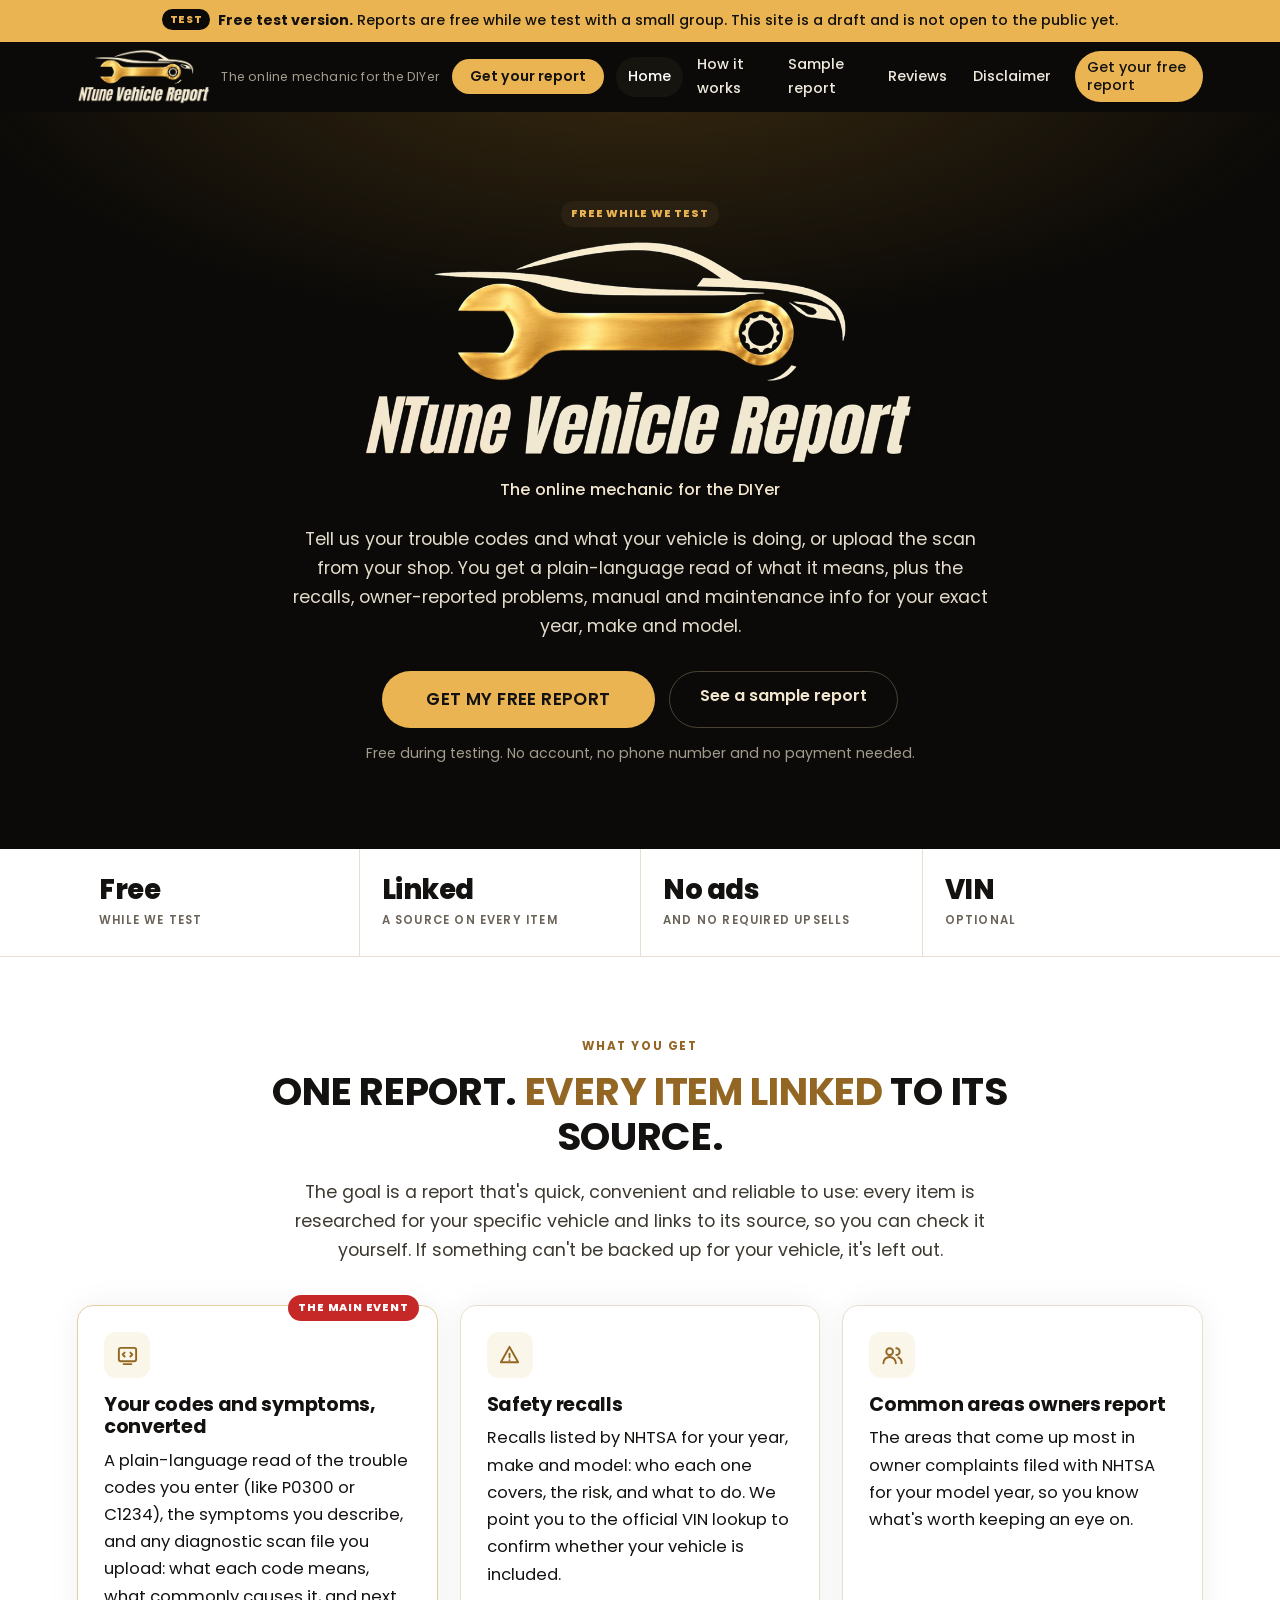
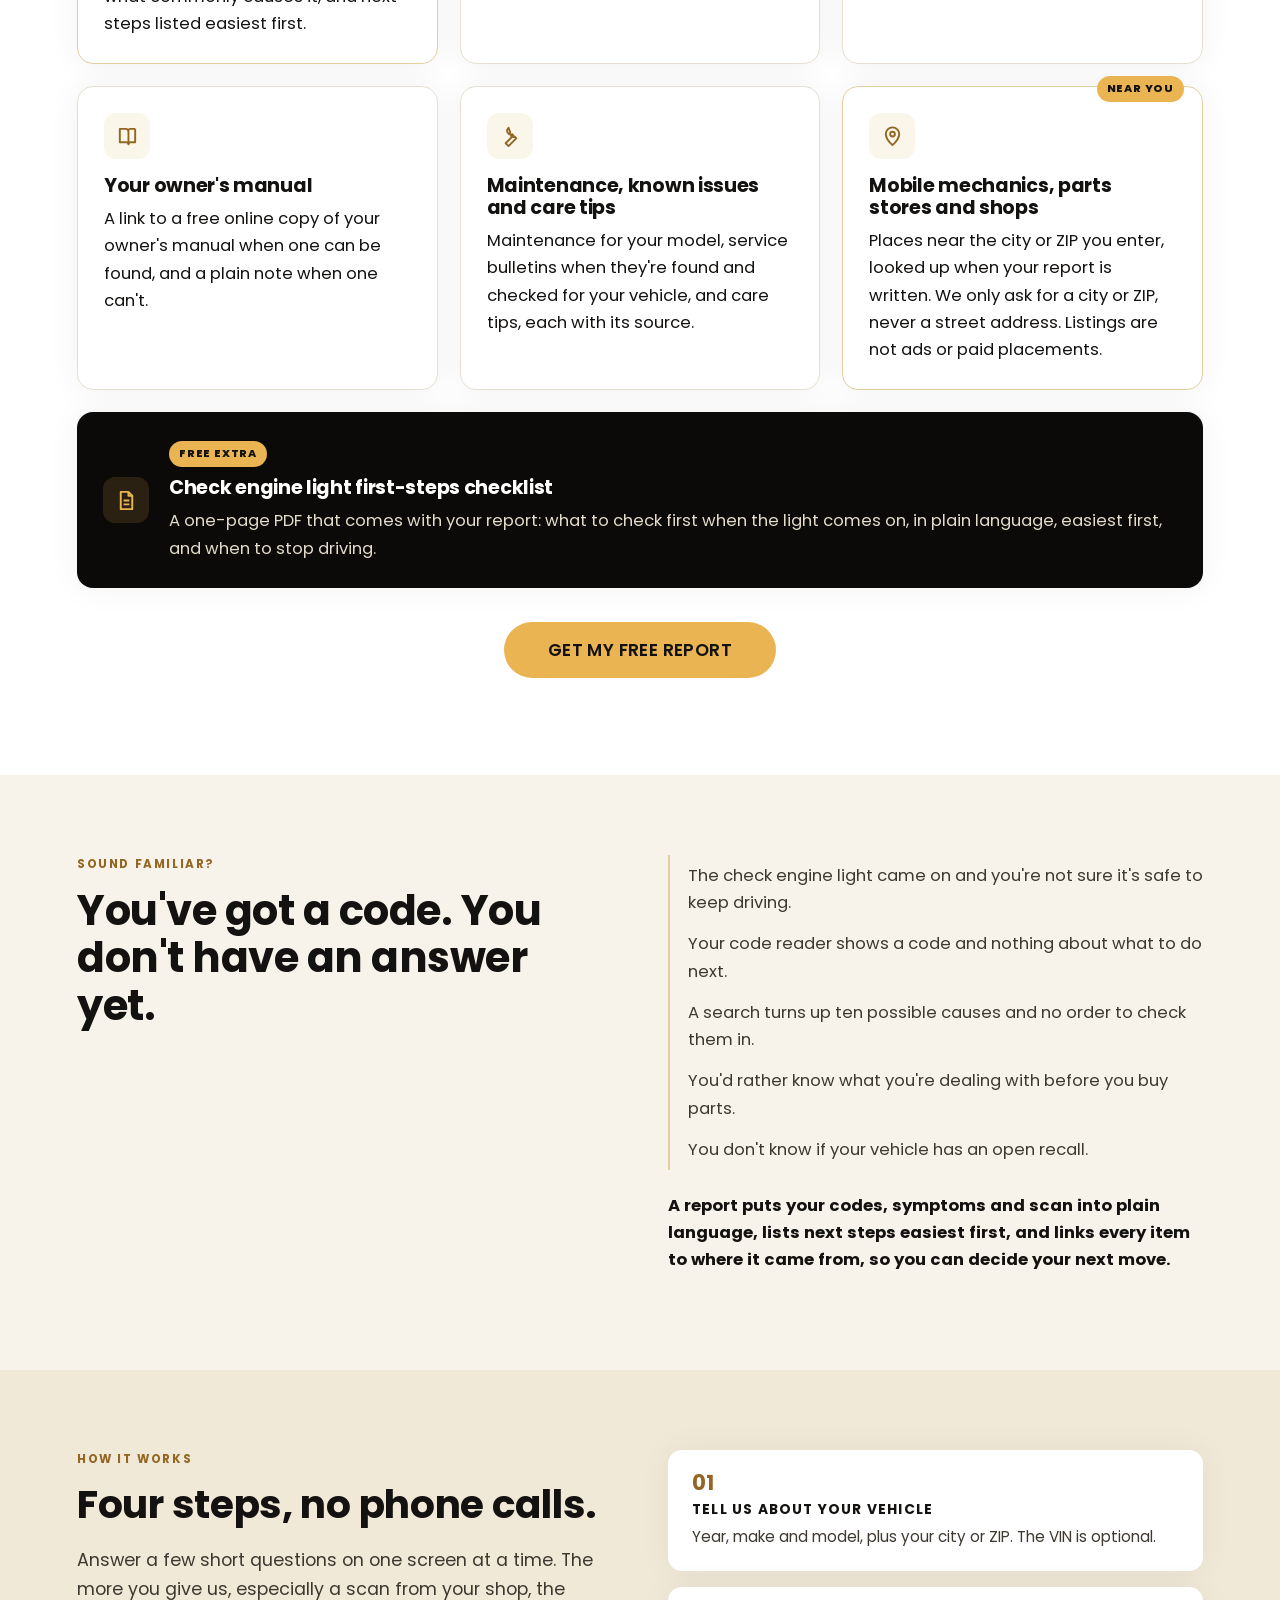
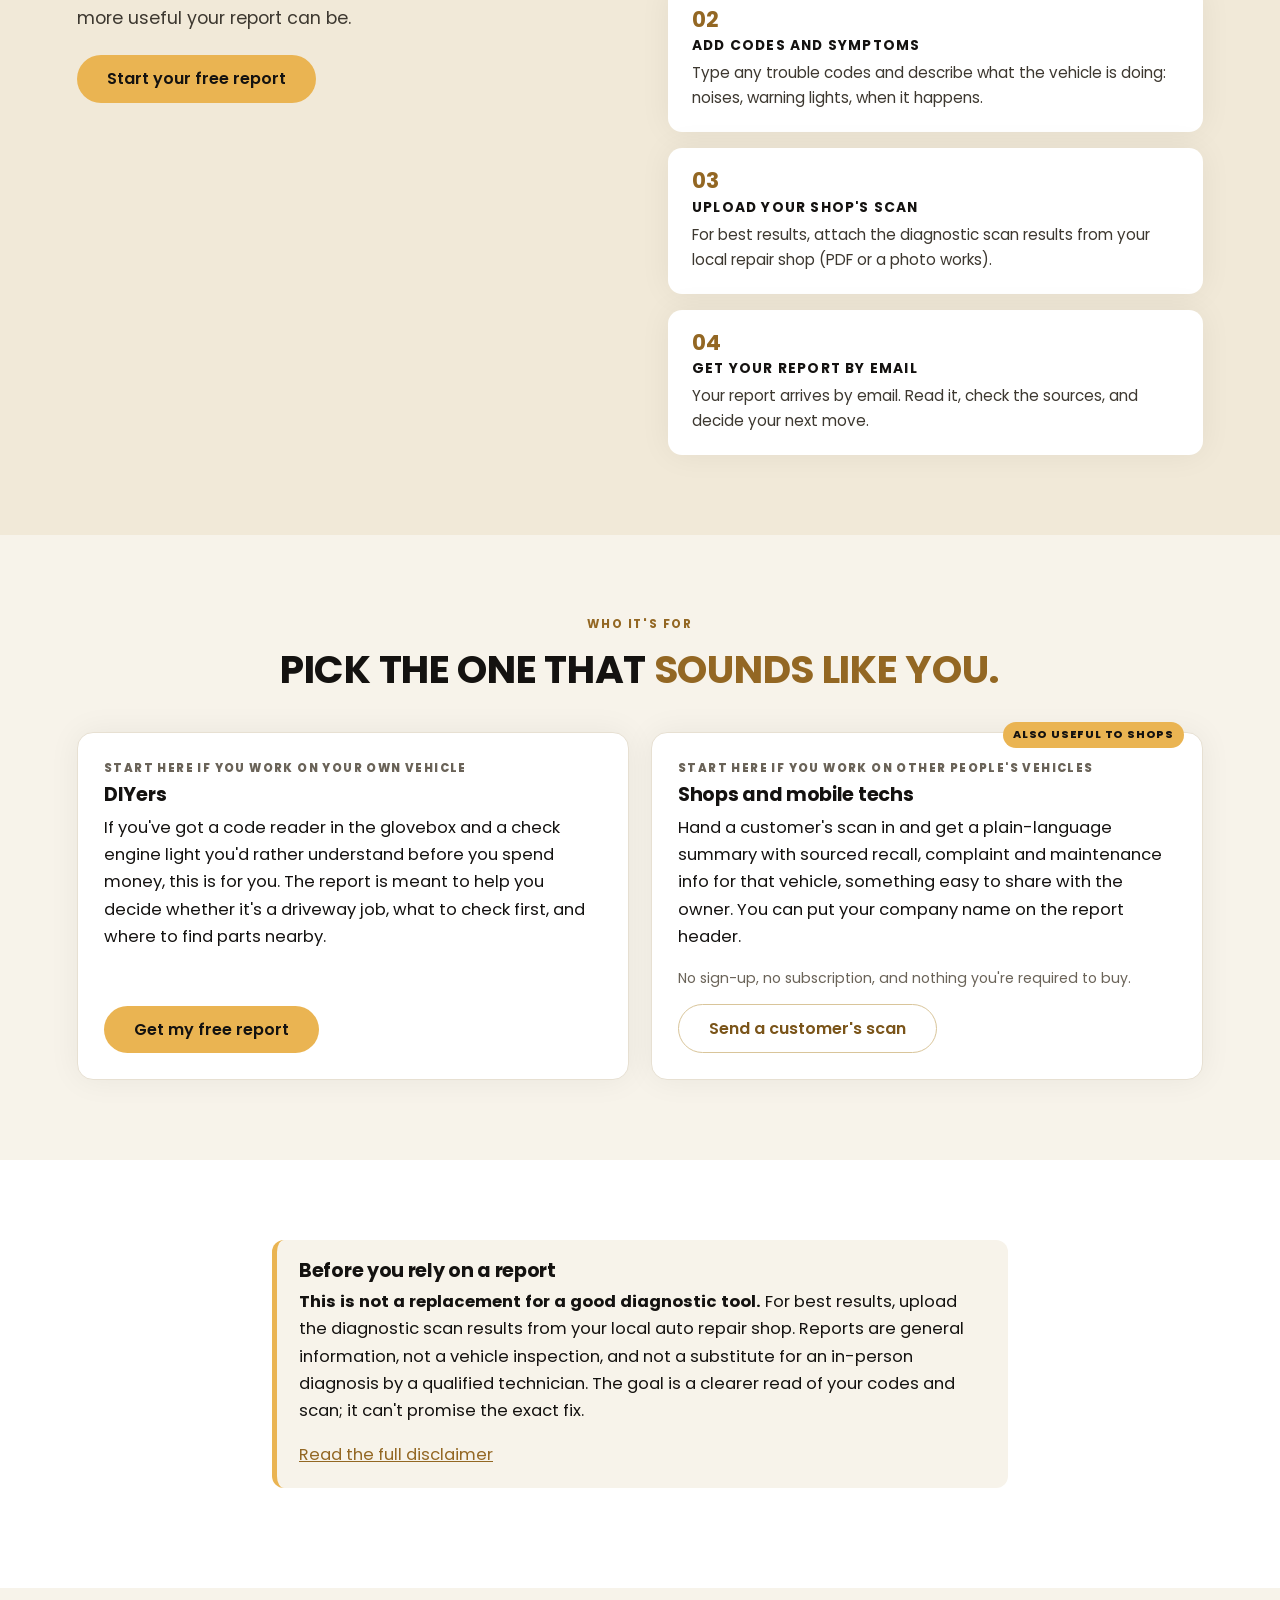
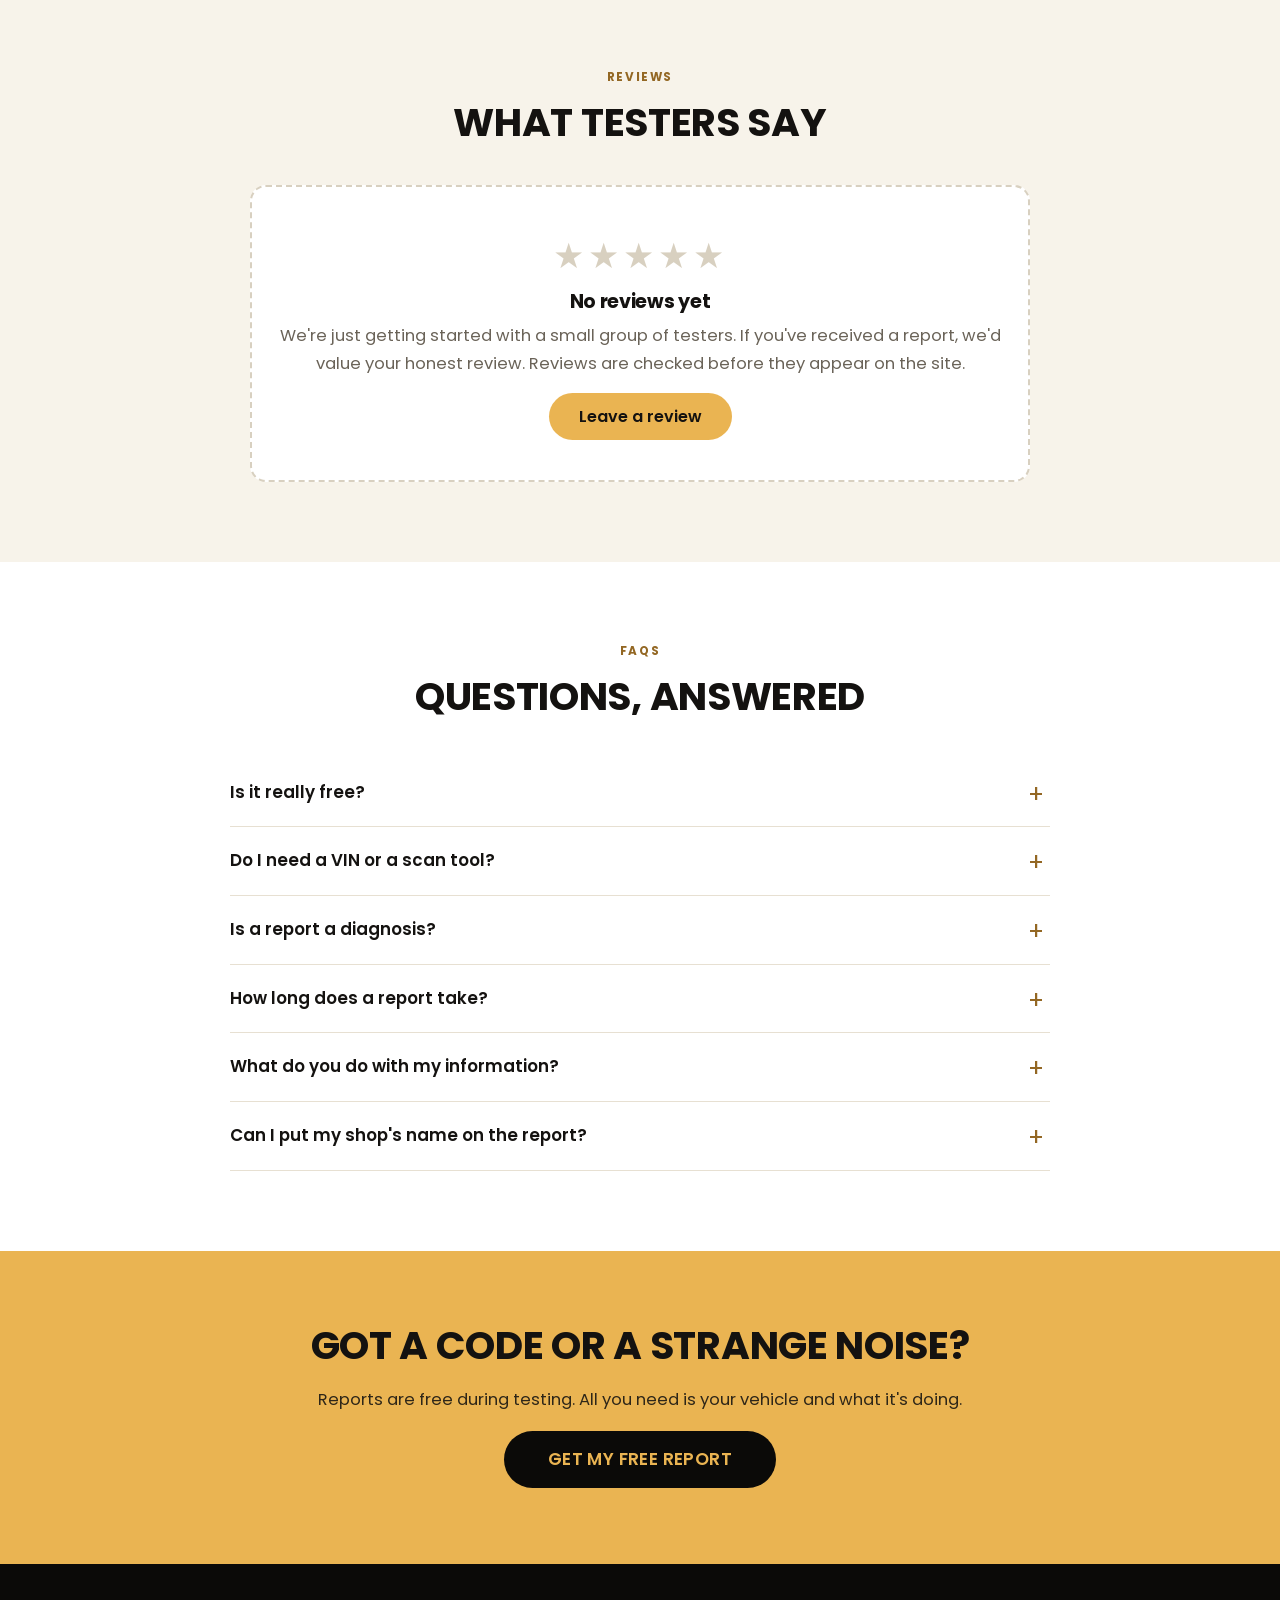
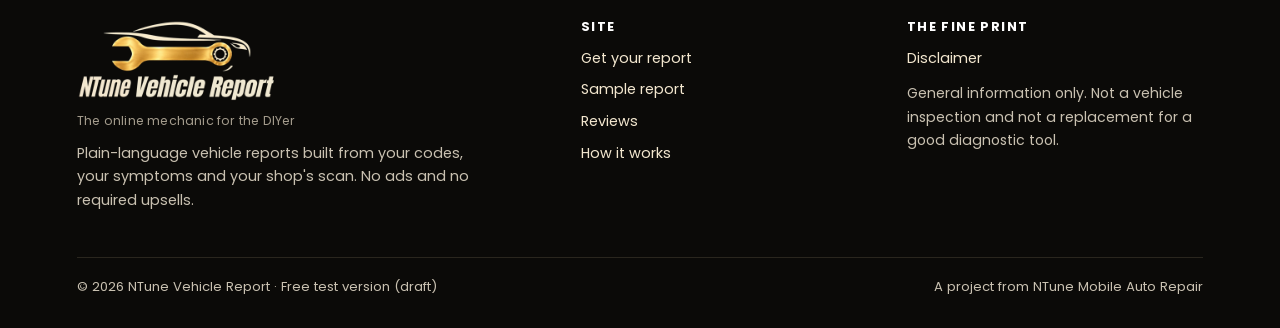
==== commit 0cfdcf83: "Add compact header Get your report CTA next to the menu. On home it smooth-scrolls to the hero CTA w" ====
--- a/index.html
+++ b/index.html
@@ -16,7 +16,10 @@
 <header class="site-header">
   <div class="container header-inner">
     <a class="brand" href="index.html"><img class="brand-mark" src="assets/img/ntune-vr-gold-logo-300.png" alt="NTune Vehicle Report" width="134" height="56"><span class="brand-name"><small>The online mechanic for the DIYer</small></span></a>
-    <button class="nav-toggle" aria-expanded="false" aria-controls="site-nav"><span aria-hidden="true">☰</span> Menu</button>
+    <div class="header-tools">
+      <a class="btn btn-sm header-cta" href="#get-report-cta">Get your report</a>
+      <button class="nav-toggle" aria-expanded="false" aria-controls="site-nav"><span aria-hidden="true">☰</span> Menu</button>
+    </div>
     <nav id="site-nav" class="nav" aria-label="Main">
       <a href="index.html" aria-current="page">Home</a><a href="index.html#how-it-works">How it works</a><a href="sample-report.html">Sample report</a><a href="reviews.html">Reviews</a><a href="disclaimer.html">Disclaimer</a>
       <a class="btn btn-sm" href="get-report.html">Get your free report</a>
@@ -32,7 +35,7 @@
     <p class="hero-tagline">The online mechanic for the DIYer</p>
     <p class="lead">Tell us your trouble codes and what your vehicle is doing, or upload the scan from your shop. You get a plain-language read of what it means, plus the recalls, owner-reported problems, manual and maintenance info for your exact year, make and model.</p>
     <div class="hero-actions">
-      <a class="btn btn-lg" href="get-report.html">Get my free report</a>
+      <a class="btn btn-lg" id="get-report-cta" href="get-report.html">Get my free report</a>
       <a class="btn btn-ghost" href="sample-report.html">See a sample report</a>
     </div>
     <p class="hero-micro">Free during testing. No account, no phone number and no payment needed.</p>
--- a/css/styles.css
+++ b/css/styles.css
@@ -25,6 +25,7 @@
 }
 *{box-sizing:border-box}
 html{scroll-behavior:smooth}
+@media (prefers-reduced-motion:reduce){html{scroll-behavior:auto}}
 body{margin:0;font-family:var(--body);font-size:16.5px;line-height:1.65;color:var(--ink);background:var(--bg);-webkit-text-size-adjust:100%}
 img{max-width:100%;height:auto}
 a{color:var(--violet-dark)}
@@ -51,26 +52,35 @@
 
 /* Header */
 .site-header{background:var(--navy);color:#fff;position:sticky;top:0;z-index:50}
-.header-inner{display:flex;align-items:center;justify-content:space-between;gap:16px;min-height:70px}
-.brand{display:flex;align-items:center;gap:10px;color:#fff;text-decoration:none}
+.header-inner{display:flex;align-items:center;gap:12px;min-height:70px}
+.brand{display:flex;align-items:center;gap:10px;color:#fff;text-decoration:none;flex:0 0 auto;min-width:0}
 .brand:hover{color:#fff}
 .brand-mark{width:auto;height:56px;flex:0 0 auto;display:block}
 .brand-logo{height:auto;width:200px;display:block}
 .brand-name{font-family:var(--head);font-weight:800;font-size:1.06rem;color:var(--cream-logo);letter-spacing:.4px;line-height:1;text-transform:uppercase}
 .brand-name small{display:block;font-weight:400;font-size:.78rem;color:var(--muted-dark);letter-spacing:.2px;margin-top:4px;text-transform:none}
-.nav{display:flex;align-items:center;gap:2px}
+.nav{display:flex;align-items:center;gap:2px;margin-left:auto}
 .nav a{color:#efe9dd;text-decoration:none;padding:8px 12px;border-radius:999px;font-size:.9rem;font-weight:500}
 .nav a:hover{color:#fff;background:var(--navy-2)}
 .nav a[aria-current="page"]{color:#fff;background:var(--navy-2)}
 .nav .btn{margin-left:10px}
 .nav .btn[aria-current="page"]{background:var(--accent);box-shadow:0 0 0 2px var(--accent-light)}
+.header-tools{display:flex;align-items:center;gap:8px;flex:0 0 auto}
+.header-cta{white-space:nowrap;padding:8px 14px;font-size:.82rem;line-height:1.2;flex:0 0 auto}
 .nav-toggle{display:none;background:none;border:1px solid #3a352b;color:#fff;border-radius:999px;padding:8px 14px;font:inherit;font-size:.9rem;cursor:pointer}
 @media (max-width:900px){
   .nav-toggle{display:inline-flex;align-items:center;gap:6px}
-  .nav{display:none;position:absolute;left:0;right:0;top:100%;background:var(--navy);flex-direction:column;align-items:stretch;padding:8px 16px 18px}
+  .header-tools{margin-left:auto}
+  .nav{display:none;position:absolute;left:0;right:0;top:100%;margin-left:0;background:var(--navy);flex-direction:column;align-items:stretch;padding:8px 16px 18px}
   .nav.open{display:flex}
   .nav a{padding:12px}
   .nav .btn{margin:8px 0 0;text-align:center}
+  .header-cta{padding:7px 11px;font-size:.78rem}
+}
+@media (max-width:380px){
+  .header-cta{padding:7px 9px;font-size:.72rem}
+  .nav-toggle{padding:7px 10px;font-size:.82rem}
+  .header-inner{gap:8px}
 }
 
 /* Buttons: pill style */
@@ -86,6 +96,12 @@
 .btn-sm{padding:9px 18px;font-size:.88rem}
 .btn-link{background:none;border:0;color:var(--muted);font:inherit;font-size:.95rem;cursor:pointer;text-decoration:underline;padding:8px 4px}
 .btn[disabled]{opacity:.6;cursor:not-allowed}
+
+/* Brief highlight when the header CTA scrolls to a target */
+@keyframes cta-pulse{0%{box-shadow:0 0 0 0 rgba(234,180,82,.7)}70%{box-shadow:0 0 0 14px rgba(234,180,82,0)}100%{box-shadow:0 0 0 0 rgba(234,180,82,0)}}
+.cta-highlight{outline:3px solid var(--accent-light);outline-offset:4px;animation:cta-pulse 1.2s ease-out 1;border-radius:999px}
+#report-form.cta-highlight{border-radius:var(--radius);animation:cta-pulse 1.2s ease-out 1}
+@media (prefers-reduced-motion:reduce){.cta-highlight,#report-form.cta-highlight{animation:none}}
 
 /* Sections */
 section{padding:80px 0}
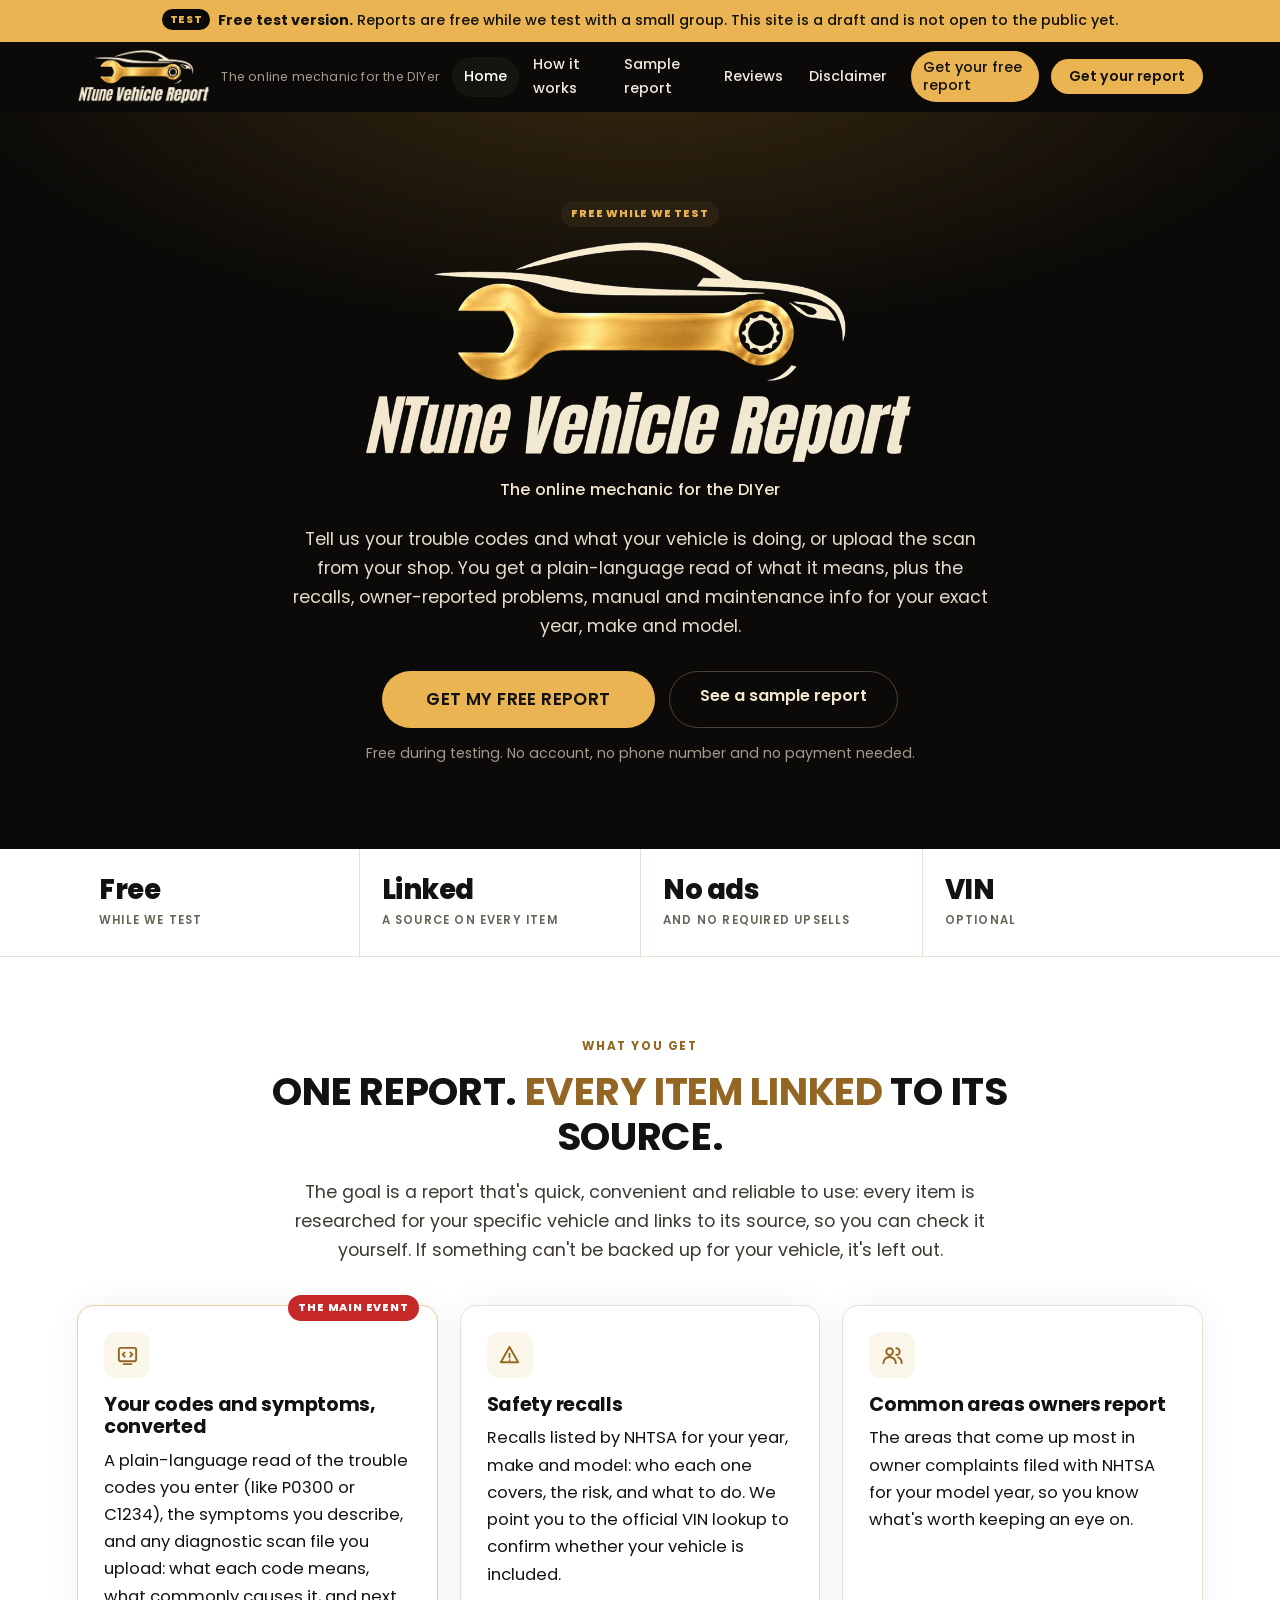
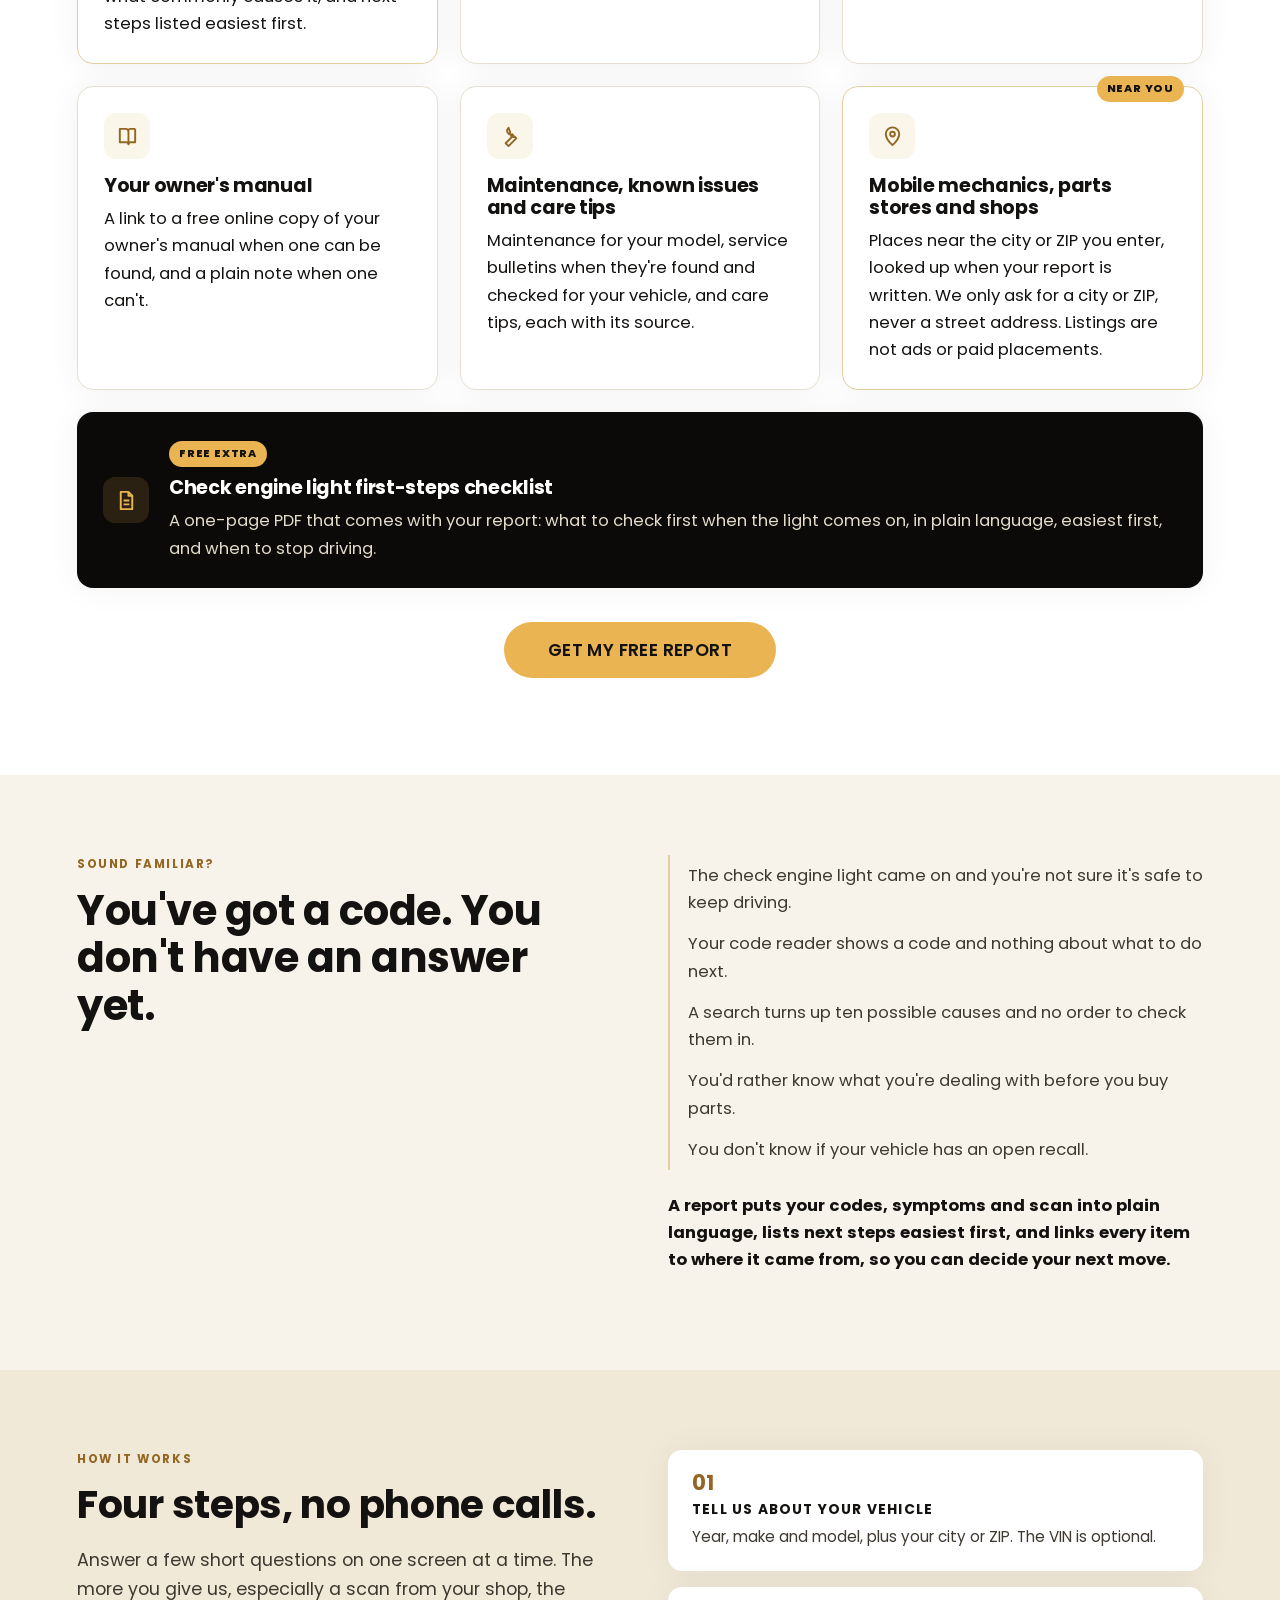
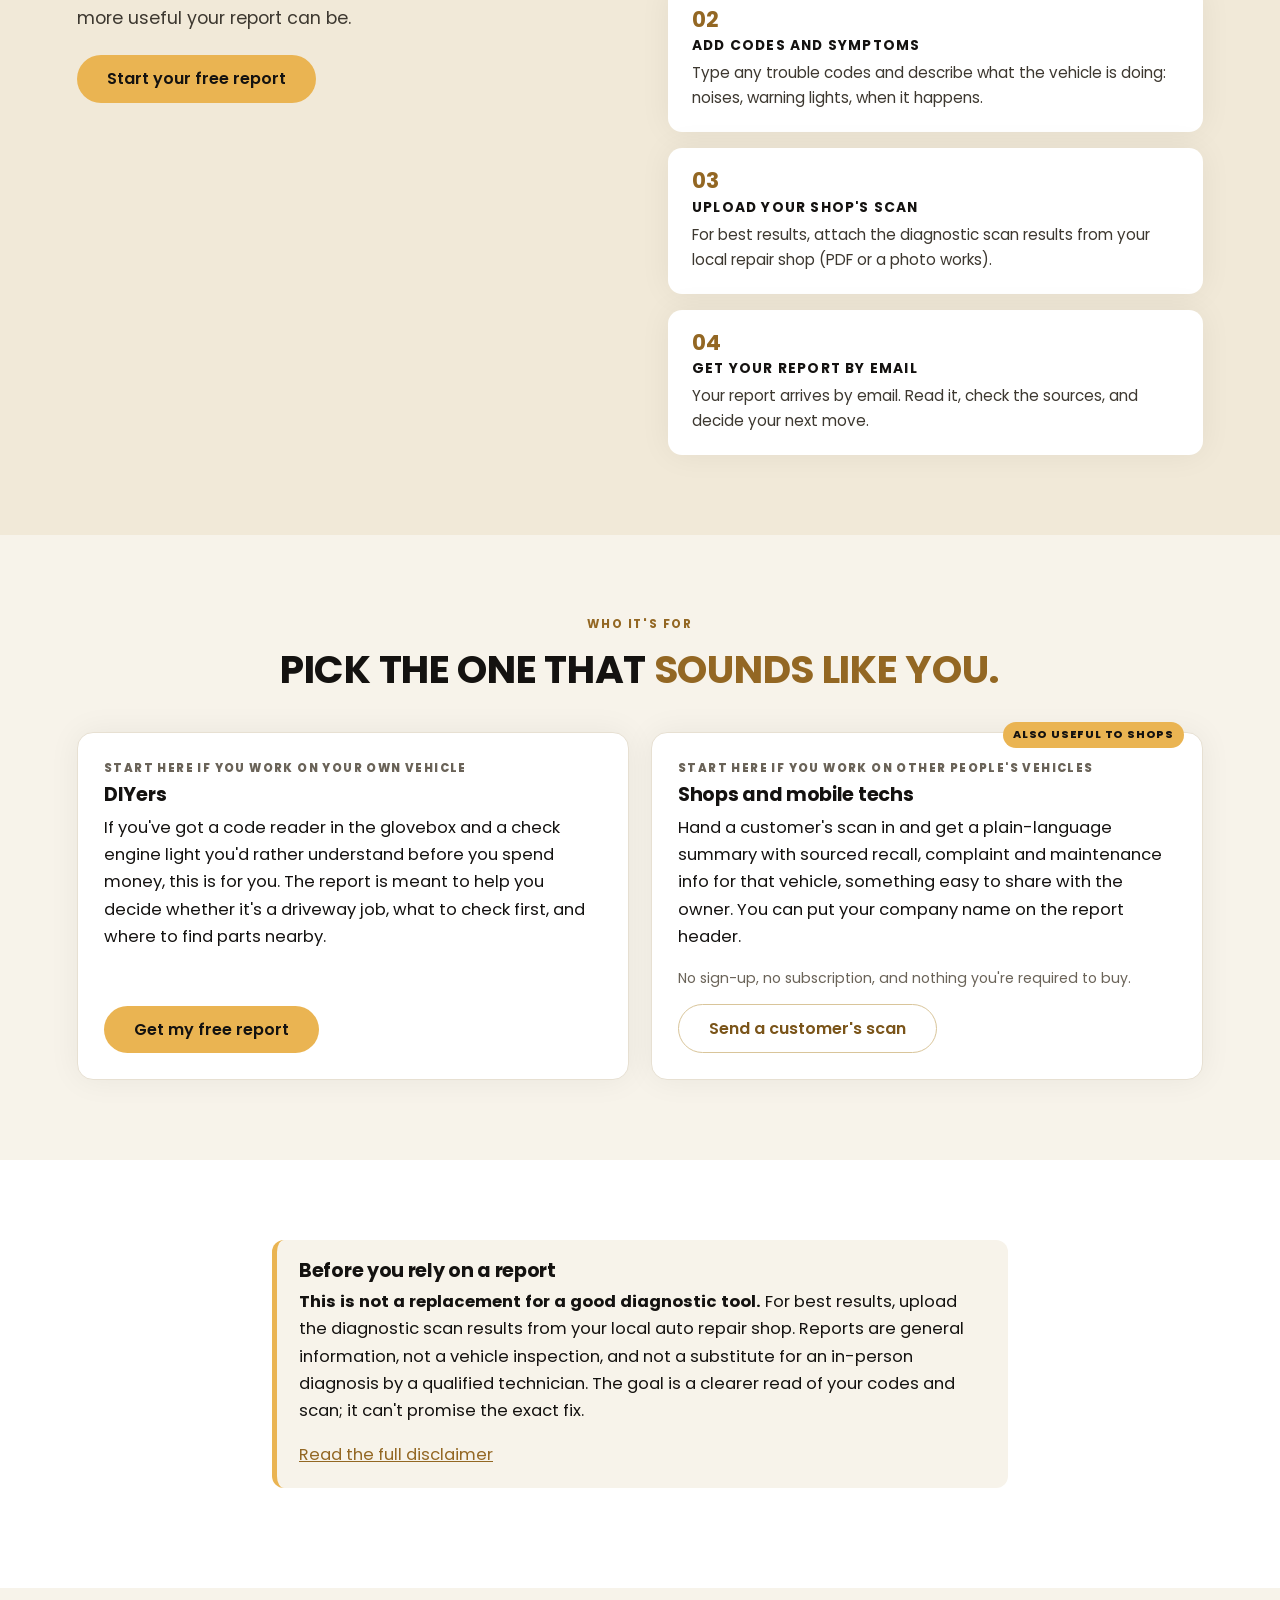
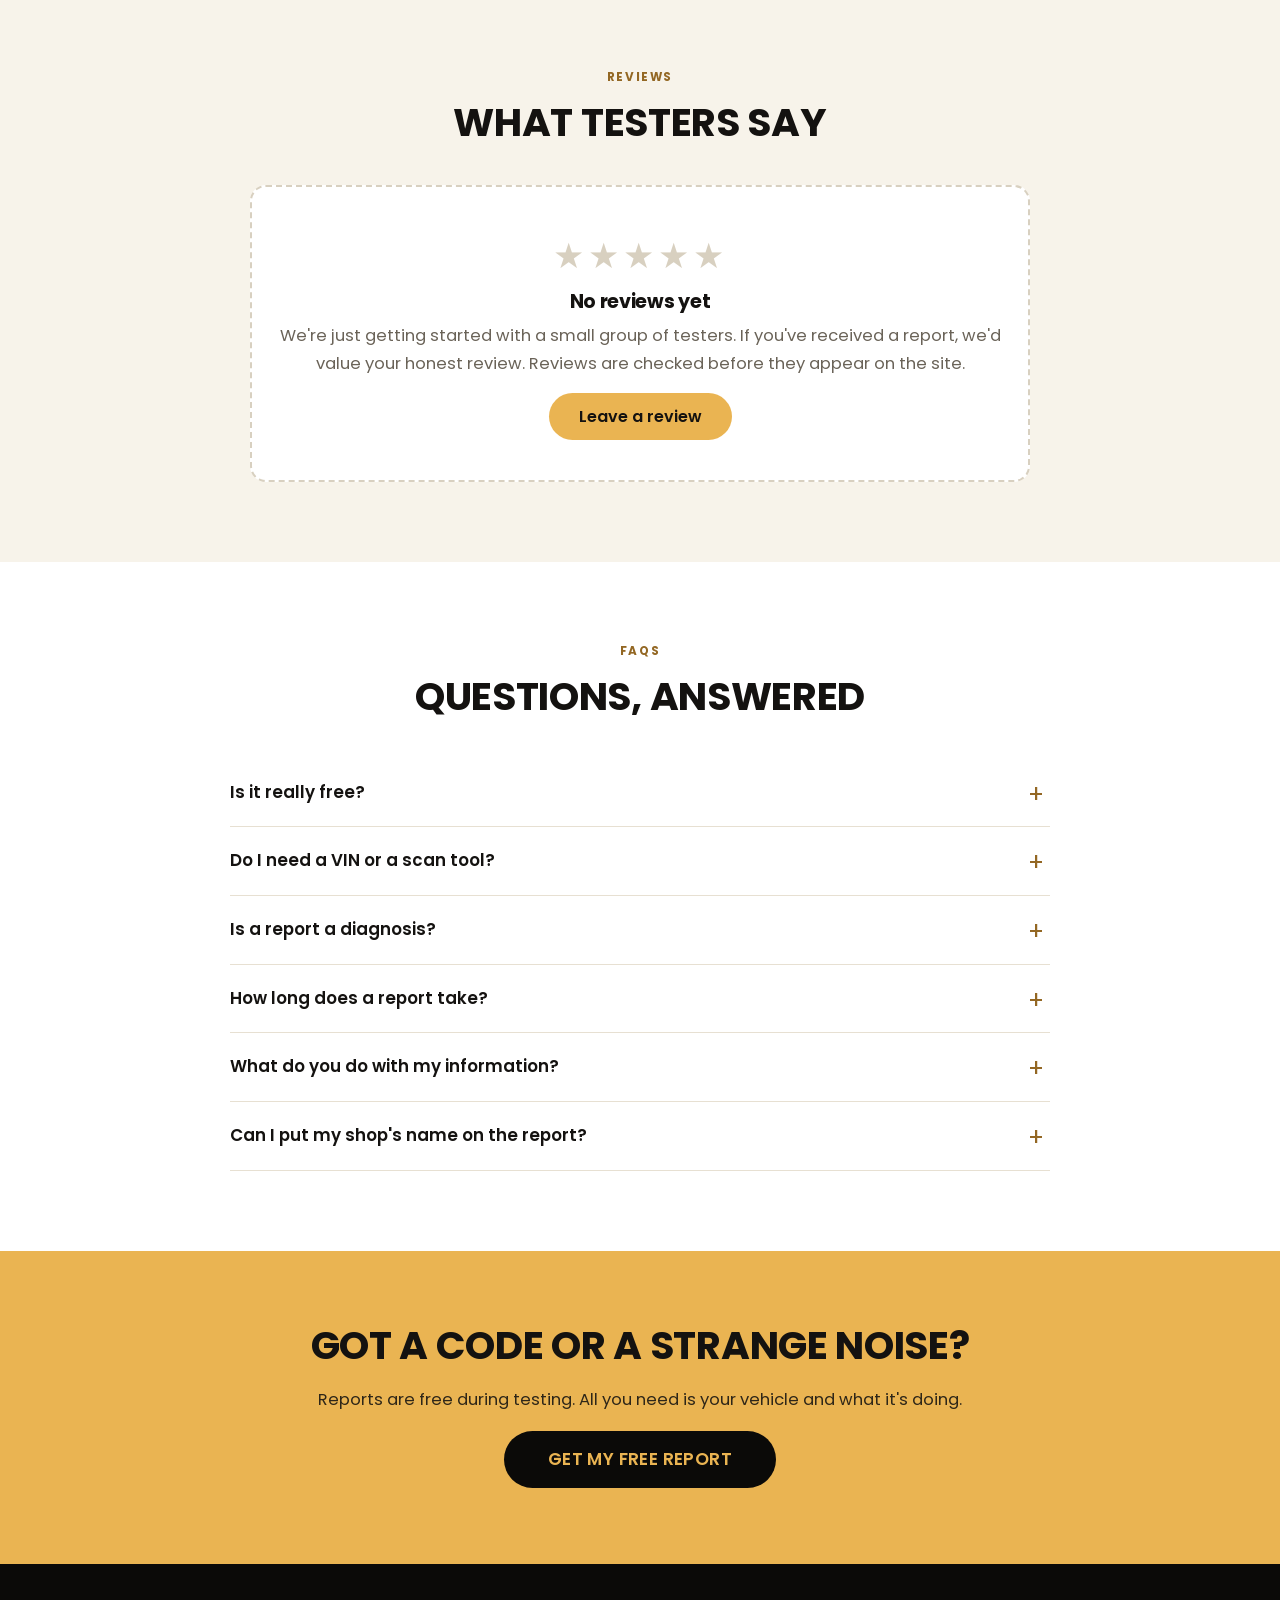
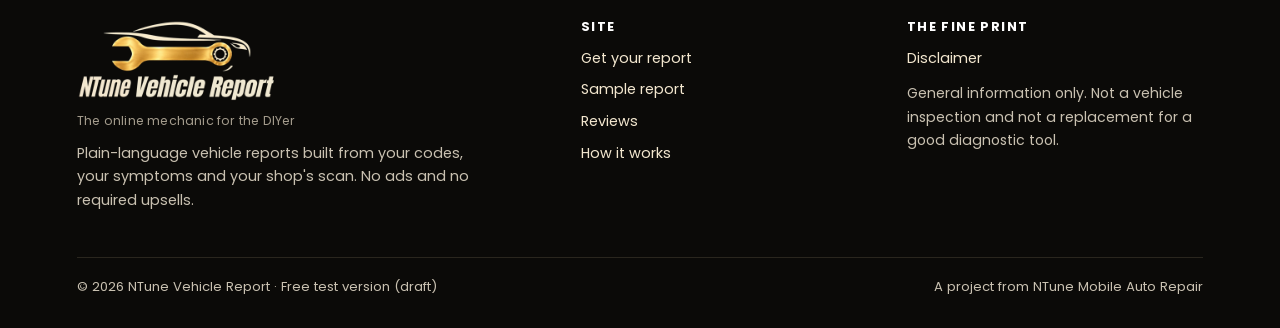
==== commit 84ca962f: "Place header CTA after the nav so desktop keeps logo, links, then Get your report." ====
--- a/index.html
+++ b/index.html
@@ -16,14 +16,14 @@
 <header class="site-header">
   <div class="container header-inner">
     <a class="brand" href="index.html"><img class="brand-mark" src="assets/img/ntune-vr-gold-logo-300.png" alt="NTune Vehicle Report" width="134" height="56"><span class="brand-name"><small>The online mechanic for the DIYer</small></span></a>
-    <div class="header-tools">
-      <a class="btn btn-sm header-cta" href="#get-report-cta">Get your report</a>
-      <button class="nav-toggle" aria-expanded="false" aria-controls="site-nav"><span aria-hidden="true">☰</span> Menu</button>
-    </div>
     <nav id="site-nav" class="nav" aria-label="Main">
       <a href="index.html" aria-current="page">Home</a><a href="index.html#how-it-works">How it works</a><a href="sample-report.html">Sample report</a><a href="reviews.html">Reviews</a><a href="disclaimer.html">Disclaimer</a>
       <a class="btn btn-sm" href="get-report.html">Get your free report</a>
     </nav>
+    <div class="header-tools">
+      <a class="btn btn-sm header-cta" href="#get-report-cta">Get your report</a>
+      <button class="nav-toggle" aria-expanded="false" aria-controls="site-nav"><span aria-hidden="true">☰</span> Menu</button>
+    </div>
   </div>
 </header>
 <main id="main">
--- a/css/styles.css
+++ b/css/styles.css
@@ -70,11 +70,11 @@
 .nav-toggle{display:none;background:none;border:1px solid #3a352b;color:#fff;border-radius:999px;padding:8px 14px;font:inherit;font-size:.9rem;cursor:pointer}
 @media (max-width:900px){
   .nav-toggle{display:inline-flex;align-items:center;gap:6px}
-  .header-tools{margin-left:auto}
   .nav{display:none;position:absolute;left:0;right:0;top:100%;margin-left:0;background:var(--navy);flex-direction:column;align-items:stretch;padding:8px 16px 18px}
   .nav.open{display:flex}
   .nav a{padding:12px}
   .nav .btn{margin:8px 0 0;text-align:center}
+  .header-tools{margin-left:auto}
   .header-cta{padding:7px 11px;font-size:.78rem}
 }
 @media (max-width:380px){
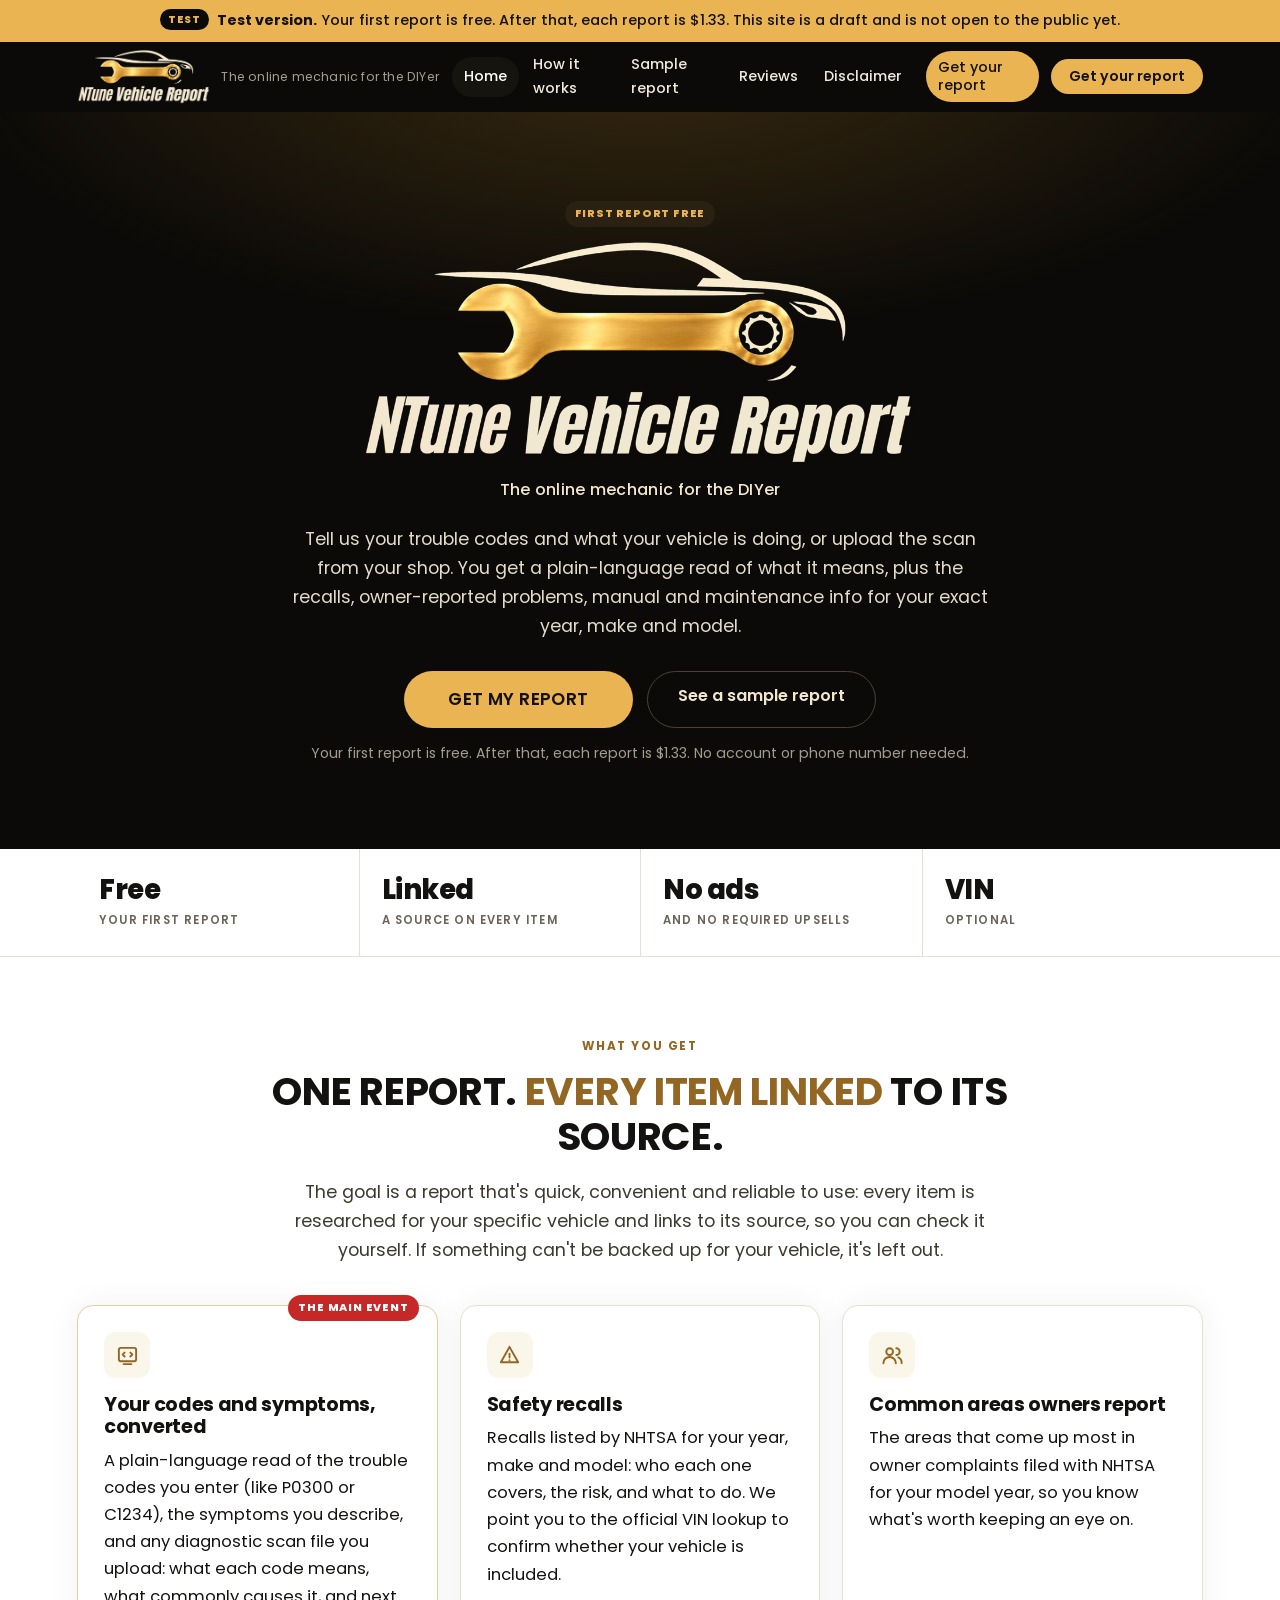
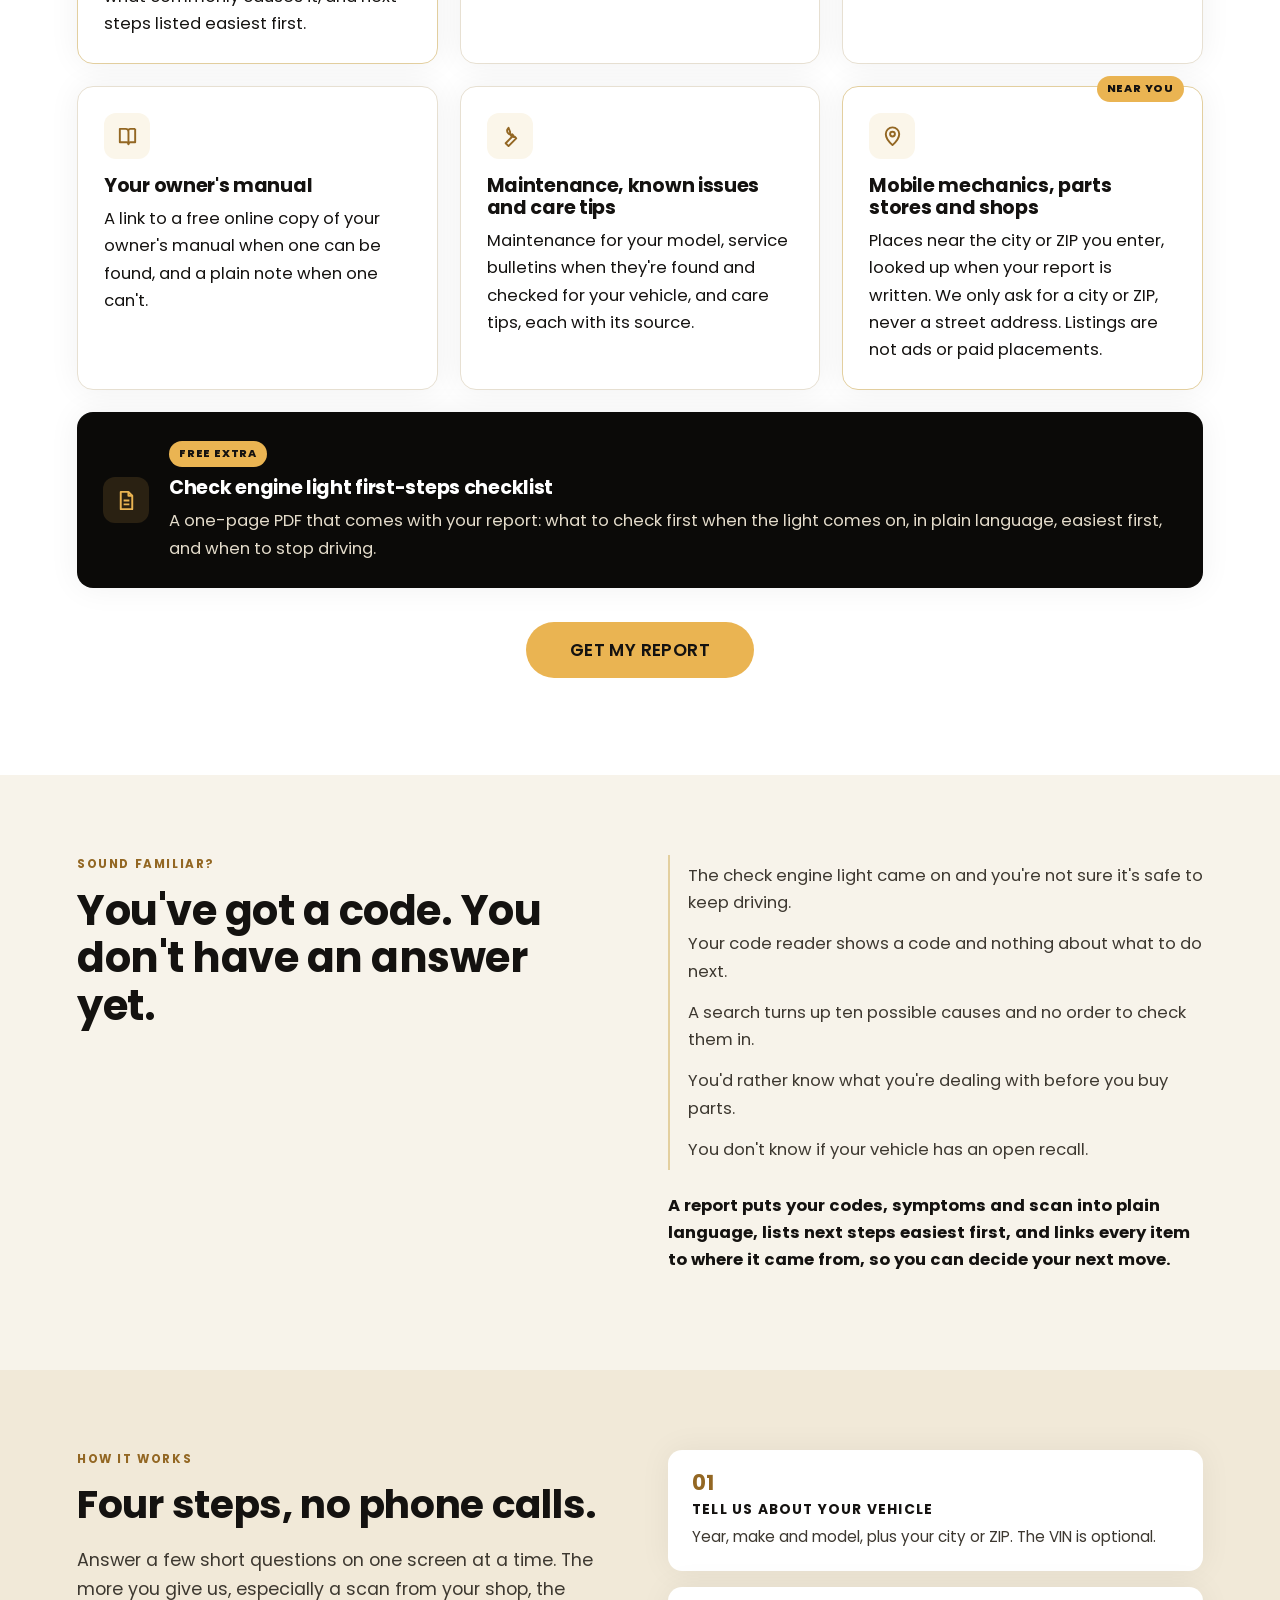
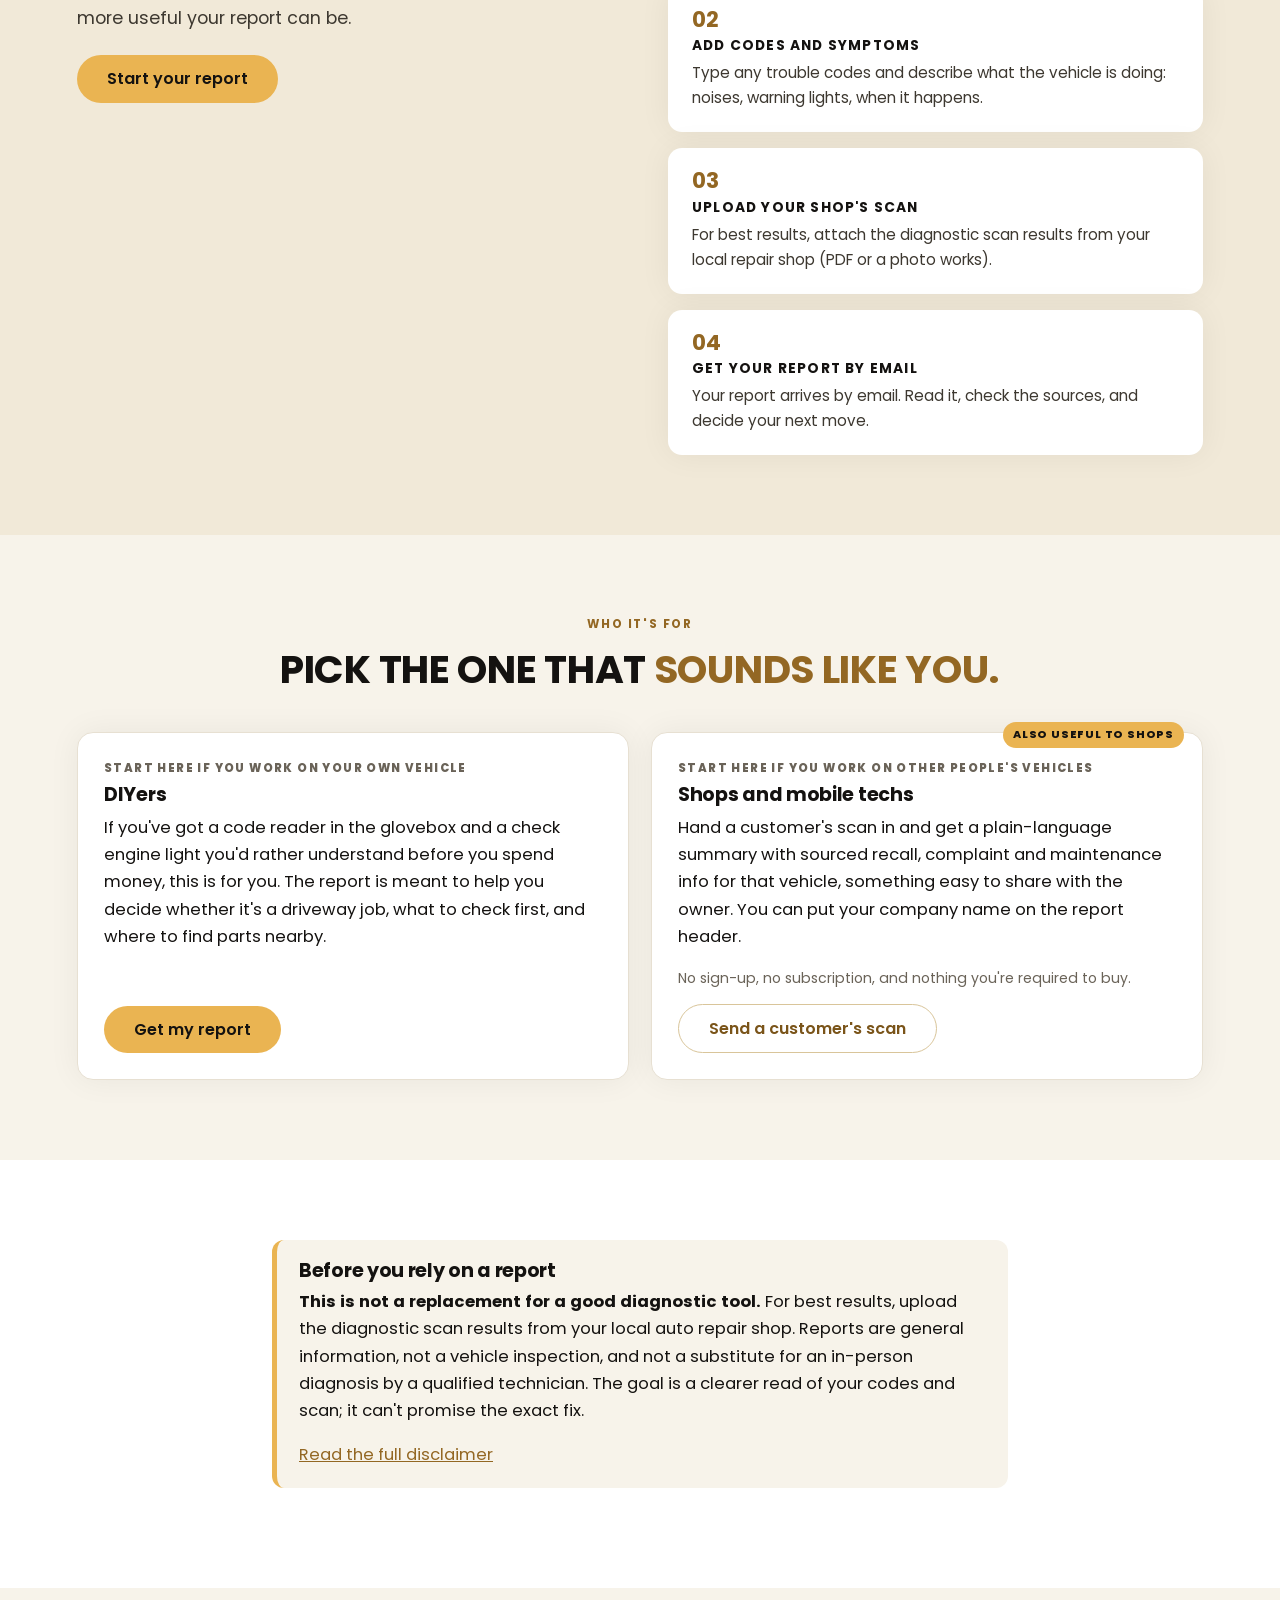
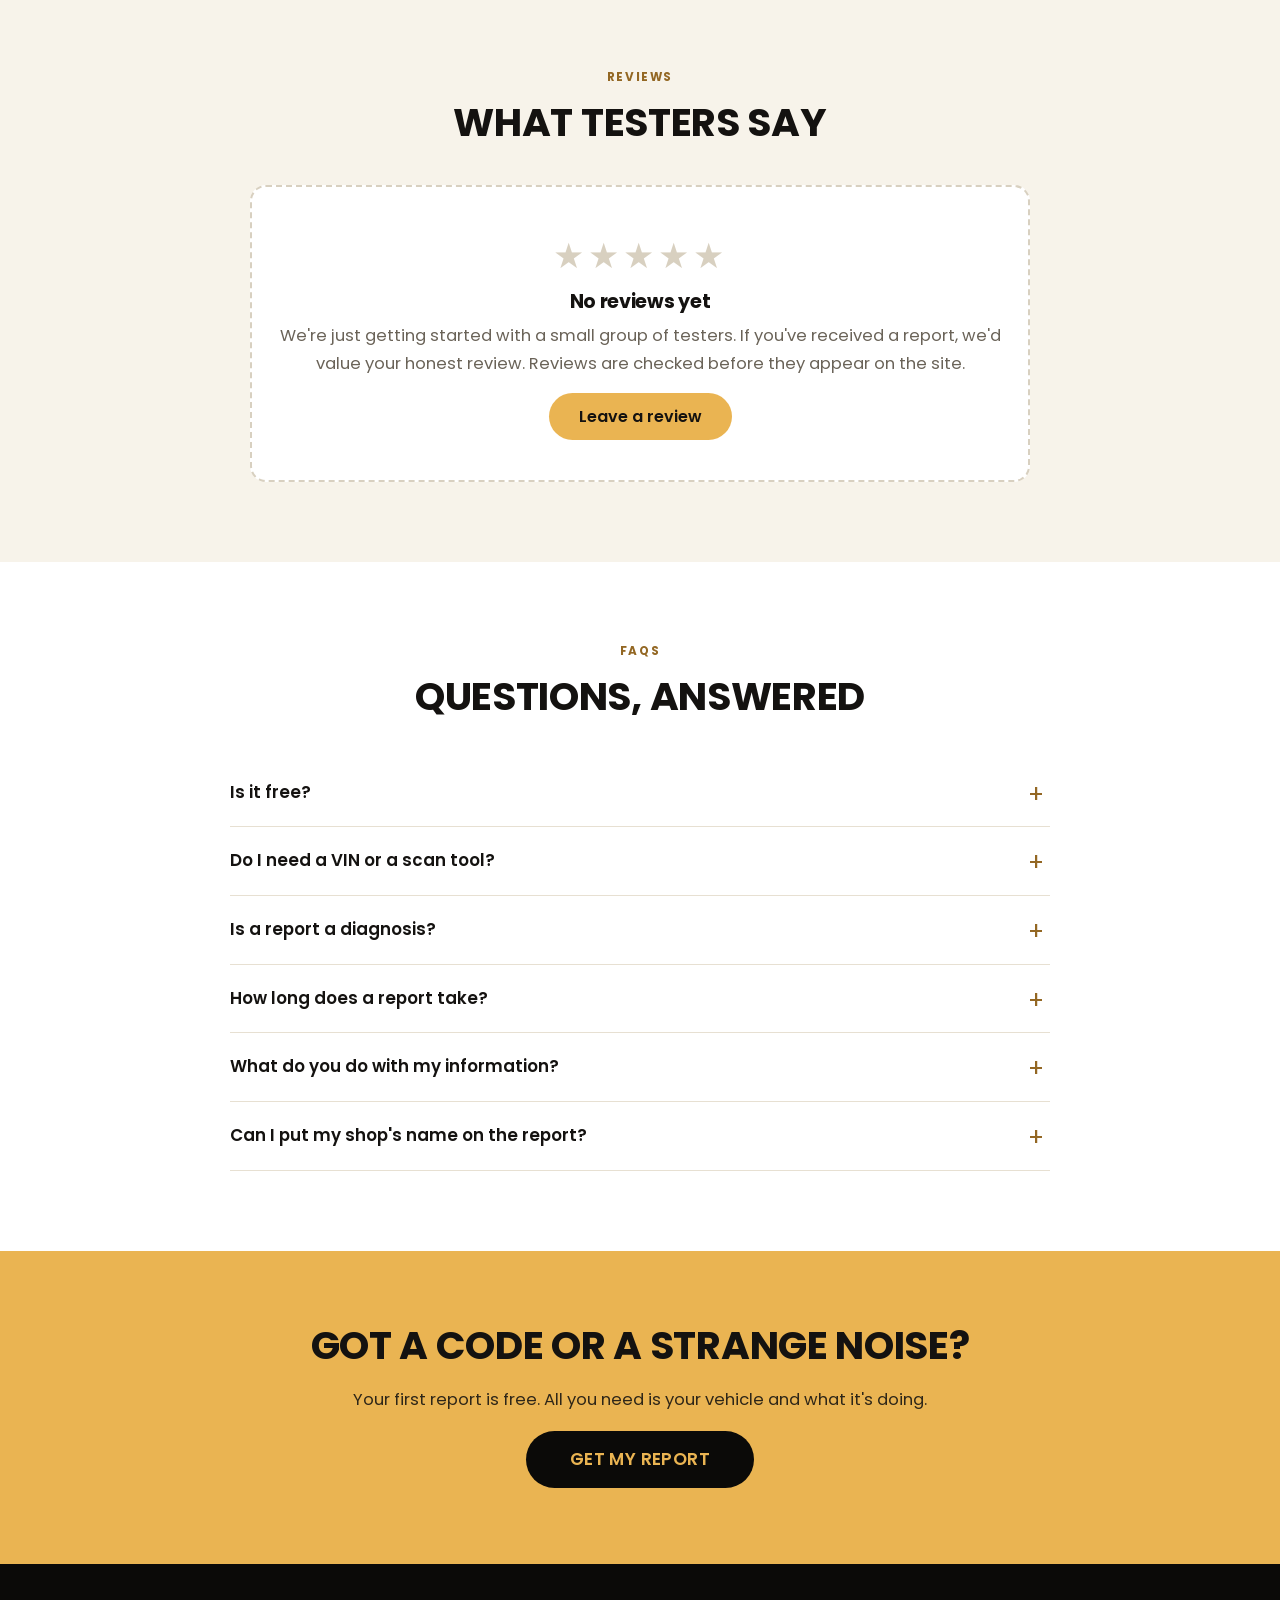
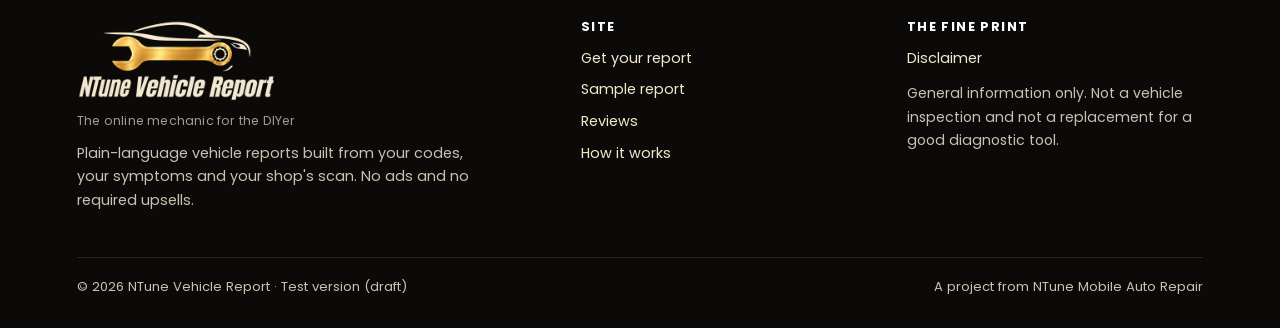
==== commit 6d0ed7a4: "STAGED, PENDING-TIMOTHY: request codes, pay.html via Worker, thanks-paid.html, first-report-free / $" ====
--- a/index.html
+++ b/index.html
@@ -12,13 +12,13 @@
 </head>
 <body class="has-sticky">
 <a class="skip" href="#main">Skip to content</a>
-<div class="test-banner" role="note"><span class="new">TEST</span><strong>Free test version.</strong> Reports are free while we test with a small group. This site is a draft and is not open to the public yet.</div>
+<div class="test-banner" role="note"><span class="new">TEST</span><strong>Test version.</strong> <!-- PENDING-TIMOTHY wording --> Your first report is free. After that, each report is <span data-price>$1.33</span>. This site is a draft and is not open to the public yet.</div>
 <header class="site-header">
   <div class="container header-inner">
     <a class="brand" href="index.html"><img class="brand-mark" src="assets/img/ntune-vr-gold-logo-300.png" alt="NTune Vehicle Report" width="134" height="56"><span class="brand-name"><small>The online mechanic for the DIYer</small></span></a>
     <nav id="site-nav" class="nav" aria-label="Main">
       <a href="index.html" aria-current="page">Home</a><a href="index.html#how-it-works">How it works</a><a href="sample-report.html">Sample report</a><a href="reviews.html">Reviews</a><a href="disclaimer.html">Disclaimer</a>
-      <a class="btn btn-sm" href="get-report.html">Get your free report</a>
+      <a class="btn btn-sm" href="get-report.html">Get your report</a>
     </nav>
     <div class="header-tools">
       <a class="btn btn-sm header-cta" href="#get-report-cta">Get your report</a>
@@ -30,15 +30,15 @@
 
 <section class="hero">
   <div class="container">
-    <span class="tag" style="background:#2a2112;color:#eab452">Free while we test</span>
+    <span class="tag" style="background:#2a2112;color:#eab452"><!-- PENDING-TIMOTHY wording -->First report free</span>
     <h1 class="hero-brand"><img src="assets/img/ntune-vr-gold-logo-960.png" alt="NTune Vehicle Report" width="560" height="234"></h1>
     <p class="hero-tagline">The online mechanic for the DIYer</p>
     <p class="lead">Tell us your trouble codes and what your vehicle is doing, or upload the scan from your shop. You get a plain-language read of what it means, plus the recalls, owner-reported problems, manual and maintenance info for your exact year, make and model.</p>
     <div class="hero-actions">
-      <a class="btn btn-lg" id="get-report-cta" href="get-report.html">Get my free report</a>
+      <a class="btn btn-lg" id="get-report-cta" href="get-report.html">Get my report</a>
       <a class="btn btn-ghost" href="sample-report.html">See a sample report</a>
     </div>
-    <p class="hero-micro">Free during testing. No account, no phone number and no payment needed.</p>
+    <p class="hero-micro"><!-- PENDING-TIMOTHY wording -->Your first report is free. After that, each report is <span data-price>$1.33</span>. No account or phone number needed.</p>
   </div>
 </section>
 
@@ -48,7 +48,7 @@
      Until then they stay hidden and nothing invented ships. -->
 <div class="proof" aria-label="At a glance">
   <div class="container proof-grid">
-    <div><b>Free</b><span>While we test</span></div>
+    <div><b>Free</b><span>Your first report</span></div>
     <div><b>Linked</b><span>A source on every item</span></div>
     <div><b>No ads</b><span>And no required upsells</span></div>
     <div><b>VIN</b><span>Optional</span></div>
@@ -73,7 +73,7 @@
       <div class="card feature-new"><span class="tag corner y">Near you</span><div class="icon"><svg viewBox="0 0 24 24" fill="none" stroke="currentColor" stroke-width="2" stroke-linejoin="round"><path d="M12 21s7-6.1 7-11.5a7 7 0 0 0-14 0C5 14.9 12 21 12 21z"/><circle cx="12" cy="9.5" r="2.5"/></svg></div><h3>Mobile mechanics, parts stores and shops</h3><p>Places near the city or ZIP you enter, looked up when your report is written. We only ask for a city or ZIP, never a street address. Listings are not ads or paid placements.</p></div>
     </div>
     <div class="card extra-card"><div class="icon"><svg viewBox="0 0 24 24" fill="none" stroke="currentColor" stroke-width="2" stroke-linejoin="round"><path d="M6 3h8l4 4v14H6z"/><path d="M14 3v4h4M9 12h6M9 16h6"/></svg></div><div><span class="tag" style="background:#eab452;color:#141210">Free extra</span><h3>Check engine light first-steps checklist</h3><p style="margin:0">A one-page PDF that comes with your report: what to check first when the light comes on, in plain language, easiest first, and when to stop driving.</p></div></div>
-    <p class="center" style="margin-top:34px"><a class="btn btn-lg" href="get-report.html">Get my free report</a></p>
+    <p class="center" style="margin-top:34px"><a class="btn btn-lg" href="get-report.html">Get my report</a></p>
   </div>
 </section>
 
@@ -102,7 +102,7 @@
       <span class="eyebrow gold">How it works</span>
       <h2>Four steps, no phone calls.</h2>
       <p class="lead">Answer a few short questions on one screen at a time. The more you give us, especially a scan from your shop, the more useful your report can be.</p>
-      <p style="margin-top:22px"><a class="btn" href="get-report.html">Start your free report</a></p>
+      <p style="margin-top:22px"><a class="btn" href="get-report.html">Start your report</a></p>
     </div>
     <ol class="steps">
       <li><h3>Tell us about your vehicle</h3><p>Year, make and model, plus your city or ZIP. The VIN is optional.</p></li>
@@ -124,7 +124,7 @@
         <span class="kicker">Start here if you work on your own vehicle</span>
         <h3>DIYers</h3>
         <p>If you've got a code reader in the glovebox and a check engine light you'd rather understand before you spend money, this is for you. The report is meant to help you decide whether it's a driveway job, what to check first, and where to find parts nearby.</p>
-        <a class="btn" href="get-report.html">Get my free report</a>
+        <a class="btn" href="get-report.html">Get my report</a>
       </div>
       <div class="card path">
         <span class="tag corner y">Also useful to shops</span>
@@ -167,10 +167,10 @@
   <div class="container">
     <div class="section-head"><span class="eyebrow">FAQs</span><h2>Questions, answered</h2></div>
     <div class="faq">
-      <details><summary>Is it really free?</summary><p>Yes. Reports are free while we test with a small group. There's no account, no subscription and nothing you're required to buy.</p></details>
+      <details><summary>Is it free?</summary><p><!-- PENDING-TIMOTHY wording -->Your first report with each email address is free. After that, each report is <span data-price>$1.33</span>, paid on Square's secure checkout. There's no account and no subscription.</p></details>
       <details><summary>Do I need a VIN or a scan tool?</summary><p>No. The VIN and mileage are optional, and you can send codes, a description of what the vehicle is doing, a scan file, or any mix. For best results, upload the diagnostic scan results from your local auto repair shop.</p></details>
       <details><summary>Is a report a diagnosis?</summary><p>No. A report is general information. It's not a vehicle inspection, not a replacement for a good diagnostic tool, and not a substitute for an in-person diagnosis by a qualified technician. See the <a href="disclaimer.html">disclaimer</a>.</p></details>
-      <details><summary>How long does a report take?</summary><p>There's no promised turnaround. This is a test version and reports are prepared one at a time, so timing can vary. Your report arrives by email.</p></details>
+      <details><summary>How long does a report take?</summary><p><!-- PENDING-TIMOTHY wording -->You should receive your report by email typically within 10 minutes, or within 10 minutes after your payment goes through for paid reports.</p></details>
       <details><summary>What do you do with my information?</summary><p>We use what you send only to prepare and email your report. We only ask for a city or ZIP, never a street address, and no phone number or payment. Your information is never sold to third parties or used to target ads.</p></details>
       <details><summary>Can I put my shop's name on the report?</summary><p>Yes. The form has an optional "Want your company or name on the header?" question. Leave it blank for the standard NTune Vehicle Report header.</p></details>
     </div>
@@ -180,8 +180,8 @@
 <section class="cta-band">
   <div class="container cta-inner">
     <h2 style="margin:0">Got a code or a strange noise?</h2>
-    <p style="margin:0">Reports are free during testing. All you need is your vehicle and what it's doing.</p>
-    <a class="btn btn-yellow btn-lg" href="get-report.html">Get my free report</a>
+    <p style="margin:0"><!-- PENDING-TIMOTHY wording -->Your first report is free. All you need is your vehicle and what it's doing.</p>
+    <a class="btn btn-yellow btn-lg" href="get-report.html">Get my report</a>
   </div>
 </section>
 
@@ -203,12 +203,13 @@
         <p class="small" style="margin-top:12px">General information only. Not a vehicle inspection and not a replacement for a good diagnostic tool.</p></div>
     </div>
     <div class="footer-base">
-      <span>© <span id="year">2026</span> NTune Vehicle Report · Free test version (draft)</span>
+      <span>© <span id="year">2026</span> NTune Vehicle Report · Test version (draft)</span>
       <span>A project from NTune Mobile Auto Repair</span>
     </div>
   </div>
 </footer>
-<div class="sticky-cta"><a class="btn" href="get-report.html">Get your free report</a></div>
+<div class="sticky-cta"><a class="btn" href="get-report.html">Get your report</a></div>
 <script src="js/main.js"></script>
+<script src="js/pricing.js"></script>
 </body>
 </html>
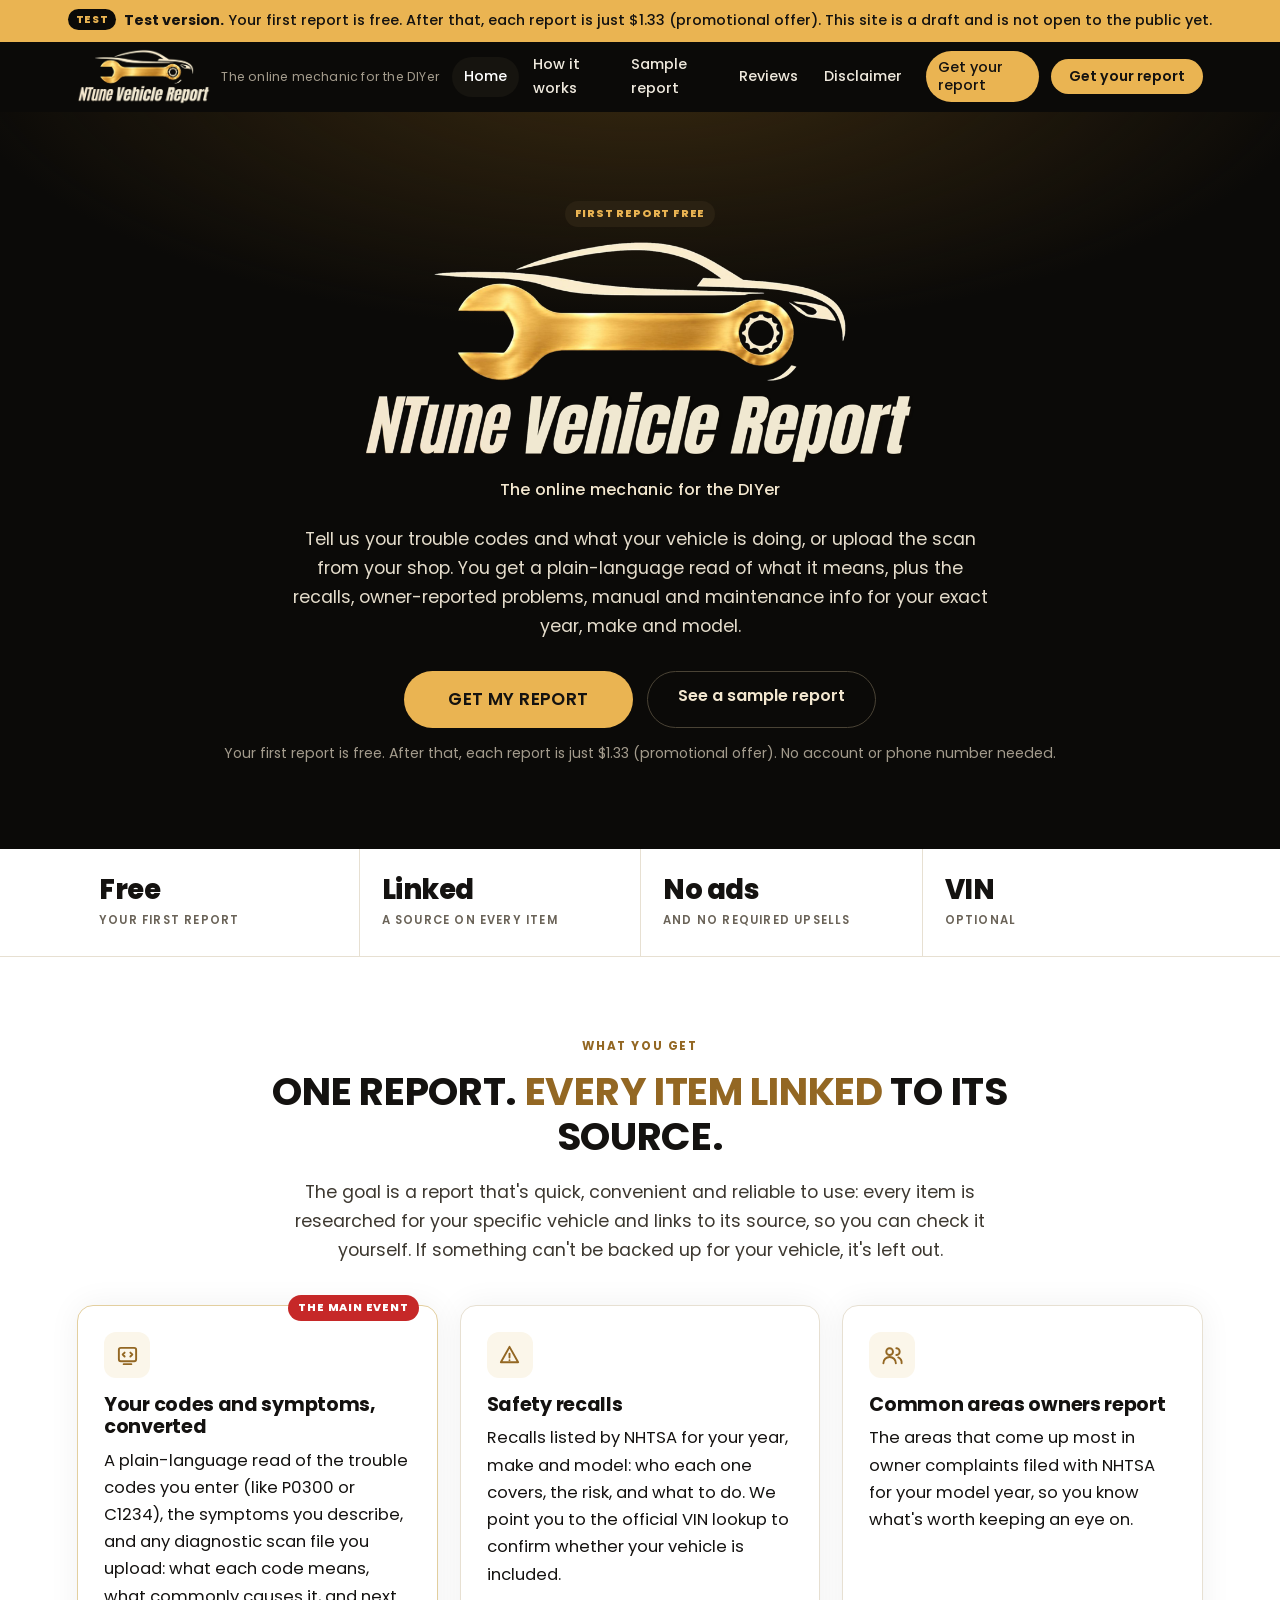
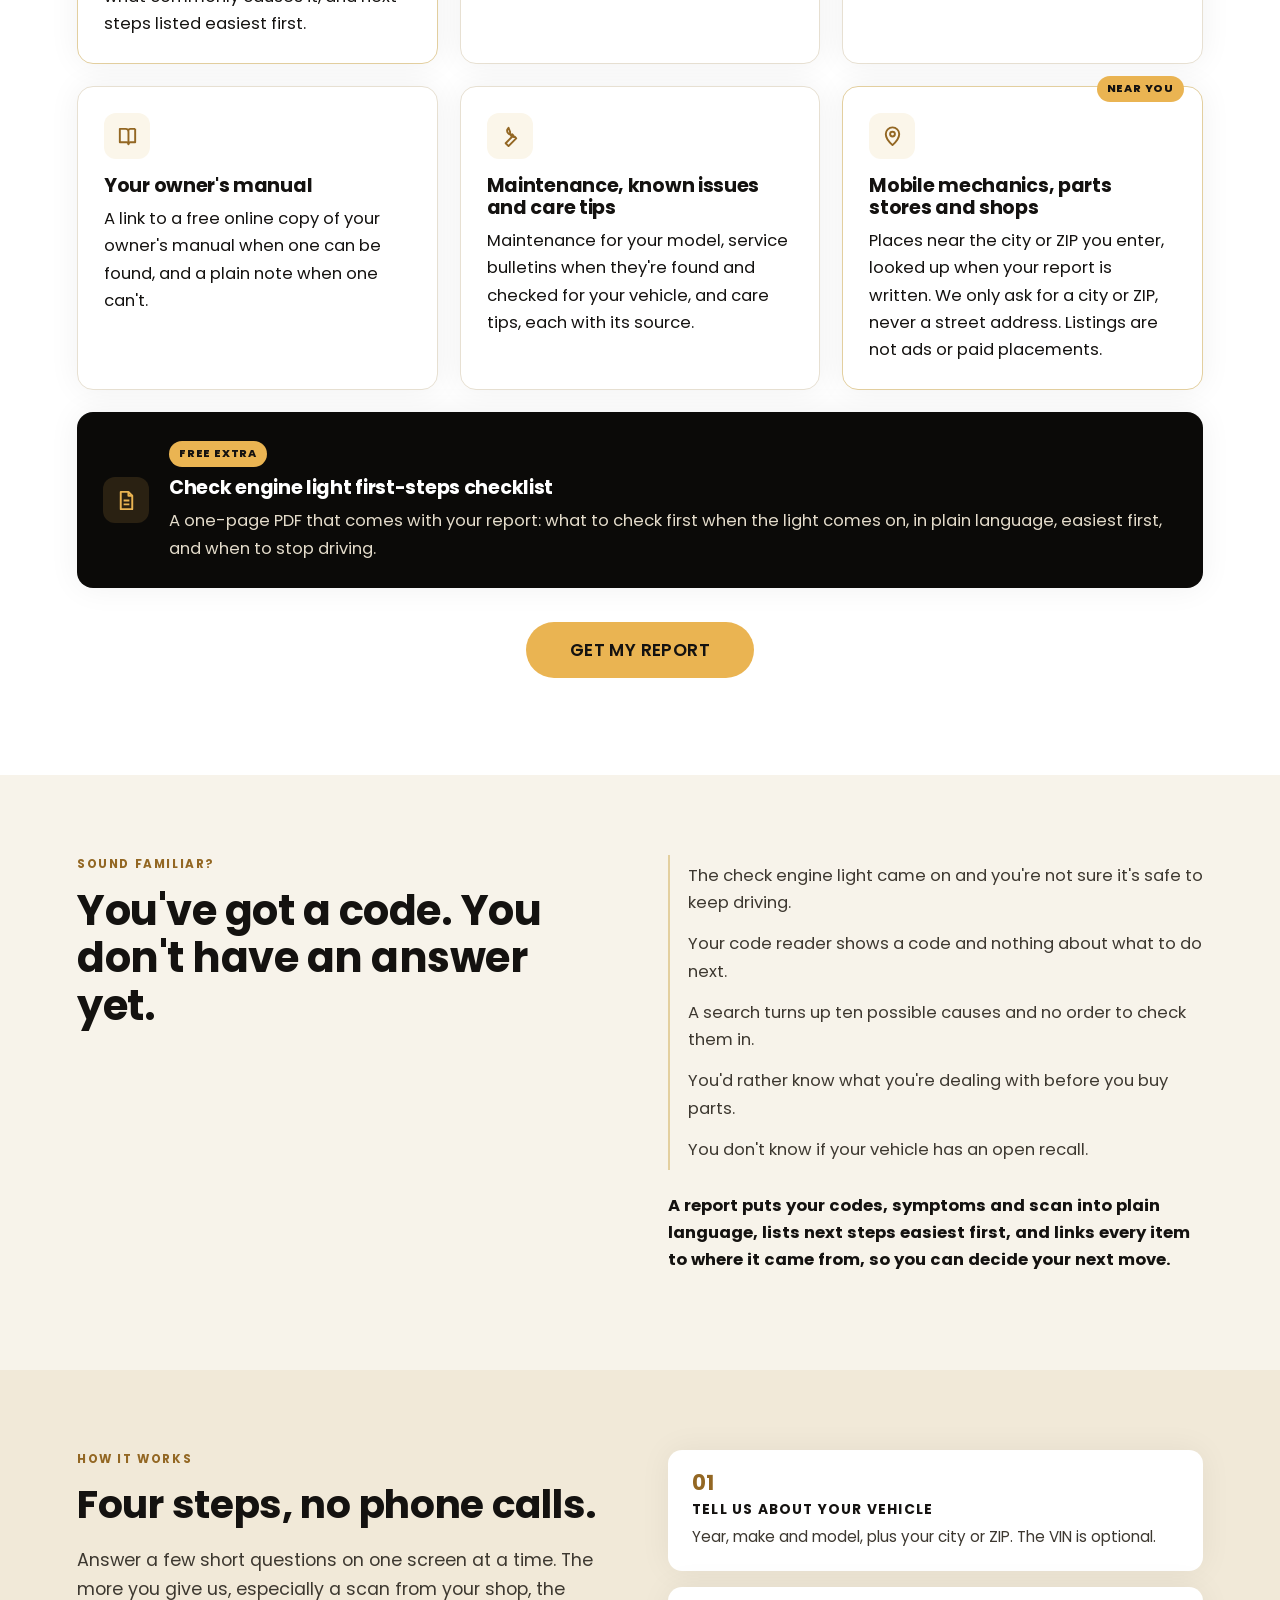
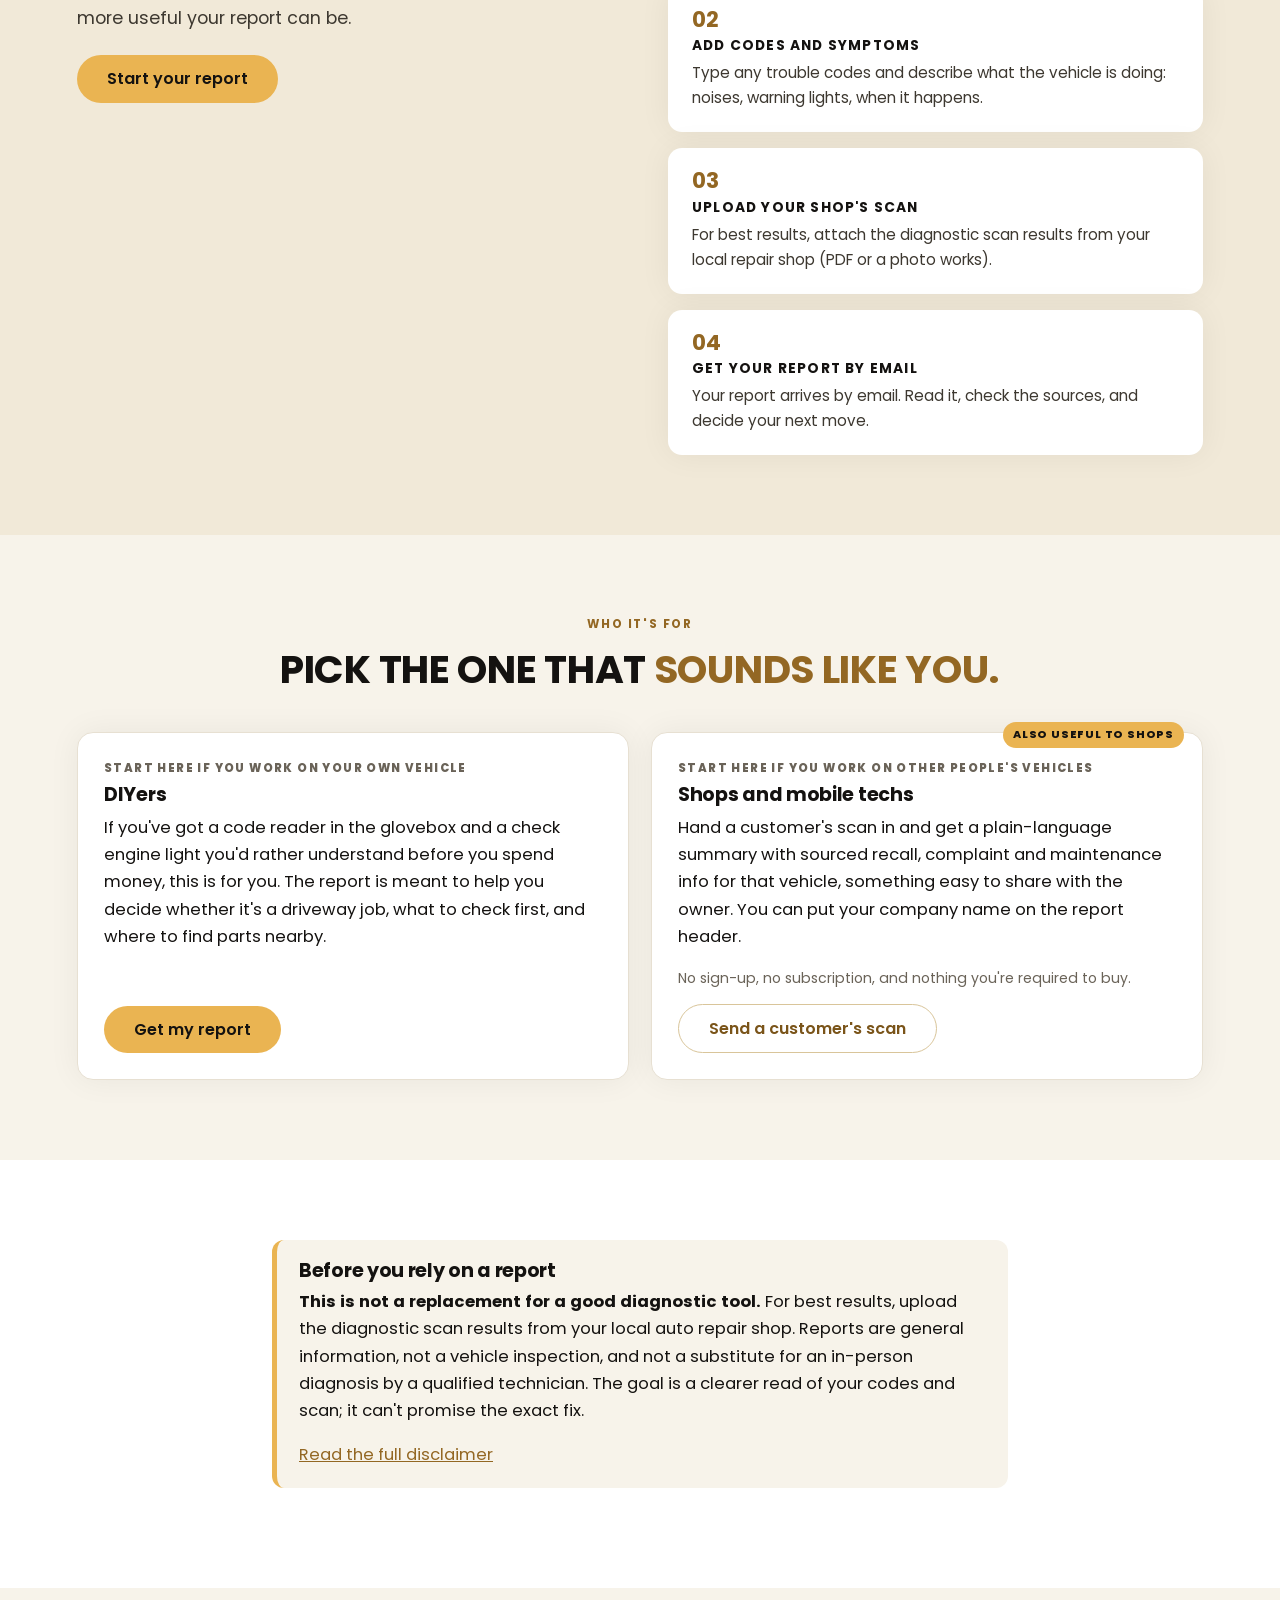
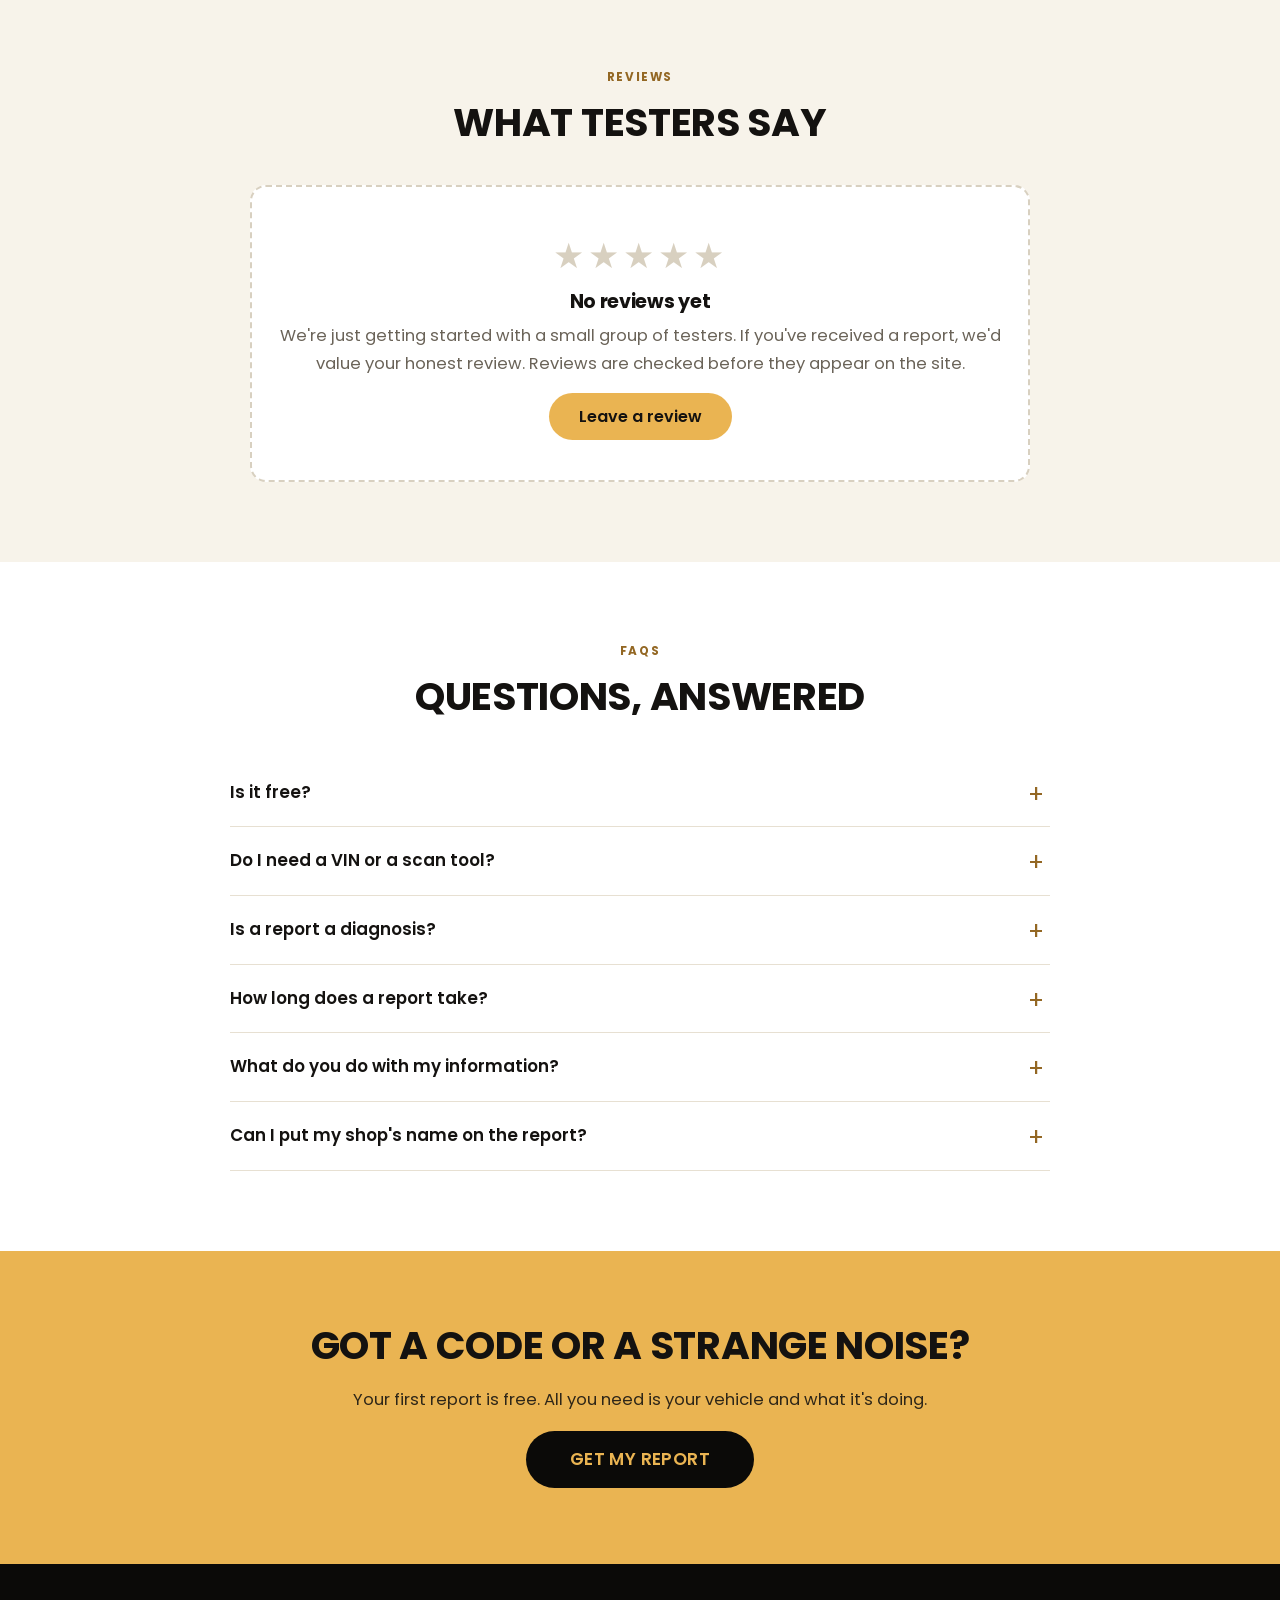
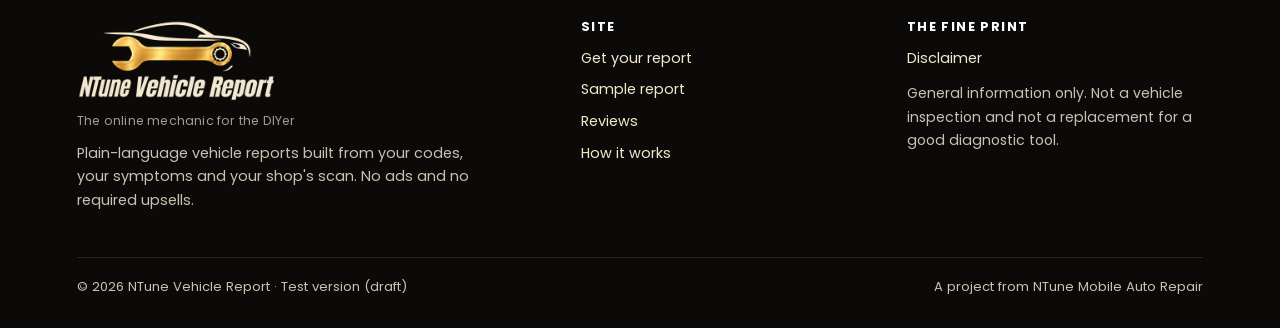
==== commit 75b8c52e: "Payments live: request codes, pay.html via Worker, promo code field (Timothy 2026-11-15 6:14 PM PT)" ====
--- a/index.html
+++ b/index.html
@@ -4,7 +4,7 @@
 <meta charset="utf-8">
 <meta name="viewport" content="width=device-width, initial-scale=1">
 <title>NTune Vehicle Report | The online mechanic for the DIYer</title>
-<meta name="description" content="NTune Vehicle Report: plain-language reports from your trouble codes, symptoms and shop scan, plus recalls, owner-reported problems, manual and maintenance info for your vehicle. Free during testing.">
+<meta name="description" content="NTune Vehicle Report: plain-language reports from your trouble codes, symptoms and shop scan, plus recalls, owner-reported problems, manual and maintenance info for your vehicle. Your first report is free.">
 <meta name="robots" content="noindex, nofollow">
 <meta name="theme-color" content="#0b0a08">
 <link rel="stylesheet" href="css/styles.css">
@@ -12,7 +12,7 @@
 </head>
 <body class="has-sticky">
 <a class="skip" href="#main">Skip to content</a>
-<div class="test-banner" role="note"><span class="new">TEST</span><strong>Test version.</strong> <!-- PENDING-TIMOTHY wording --> Your first report is free. After that, each report is <span data-price>$1.33</span>. This site is a draft and is not open to the public yet.</div>
+<div class="test-banner" role="note"><span class="new">TEST</span><strong>Test version.</strong> <!-- APPROVED Timothy 2026-11-15 5:14 PM PT --> Your first report is free. After that, each report is just <span data-price>$1.33</span> (promotional offer). This site is a draft and is not open to the public yet.</div>
 <header class="site-header">
   <div class="container header-inner">
     <a class="brand" href="index.html"><img class="brand-mark" src="assets/img/ntune-vr-gold-logo-300.png" alt="NTune Vehicle Report" width="134" height="56"><span class="brand-name"><small>The online mechanic for the DIYer</small></span></a>
@@ -30,7 +30,7 @@
 
 <section class="hero">
   <div class="container">
-    <span class="tag" style="background:#2a2112;color:#eab452"><!-- PENDING-TIMOTHY wording -->First report free</span>
+    <span class="tag" style="background:#2a2112;color:#eab452"><!-- APPROVED Timothy 2026-11-15 5:14 PM PT -->First report free</span>
     <h1 class="hero-brand"><img src="assets/img/ntune-vr-gold-logo-960.png" alt="NTune Vehicle Report" width="560" height="234"></h1>
     <p class="hero-tagline">The online mechanic for the DIYer</p>
     <p class="lead">Tell us your trouble codes and what your vehicle is doing, or upload the scan from your shop. You get a plain-language read of what it means, plus the recalls, owner-reported problems, manual and maintenance info for your exact year, make and model.</p>
@@ -38,7 +38,7 @@
       <a class="btn btn-lg" id="get-report-cta" href="get-report.html">Get my report</a>
       <a class="btn btn-ghost" href="sample-report.html">See a sample report</a>
     </div>
-    <p class="hero-micro"><!-- PENDING-TIMOTHY wording -->Your first report is free. After that, each report is <span data-price>$1.33</span>. No account or phone number needed.</p>
+    <p class="hero-micro"><!-- APPROVED Timothy 2026-11-15 5:14 PM PT -->Your first report is free. After that, each report is just <span data-price>$1.33</span> (promotional offer). No account or phone number needed.</p>
   </div>
 </section>
 
@@ -167,11 +167,11 @@
   <div class="container">
     <div class="section-head"><span class="eyebrow">FAQs</span><h2>Questions, answered</h2></div>
     <div class="faq">
-      <details><summary>Is it free?</summary><p><!-- PENDING-TIMOTHY wording -->Your first report with each email address is free. After that, each report is <span data-price>$1.33</span>, paid on Square's secure checkout. There's no account and no subscription.</p></details>
+      <details><summary>Is it free?</summary><p><!-- APPROVED Timothy 2026-11-15 5:14 PM PT -->Your first report is free. After that, each report is just <span data-price>$1.33</span> (promotional offer), paid on Square's secure checkout. There's no account and no subscription.</p></details>
       <details><summary>Do I need a VIN or a scan tool?</summary><p>No. The VIN and mileage are optional, and you can send codes, a description of what the vehicle is doing, a scan file, or any mix. For best results, upload the diagnostic scan results from your local auto repair shop.</p></details>
       <details><summary>Is a report a diagnosis?</summary><p>No. A report is general information. It's not a vehicle inspection, not a replacement for a good diagnostic tool, and not a substitute for an in-person diagnosis by a qualified technician. See the <a href="disclaimer.html">disclaimer</a>.</p></details>
-      <details><summary>How long does a report take?</summary><p><!-- PENDING-TIMOTHY wording -->You should receive your report by email typically within 10 minutes, or within 10 minutes after your payment goes through for paid reports.</p></details>
-      <details><summary>What do you do with my information?</summary><p>We use what you send only to prepare and email your report. We only ask for a city or ZIP, never a street address, and no phone number or payment. Your information is never sold to third parties or used to target ads.</p></details>
+      <details><summary>How long does a report take?</summary><p><!-- APPROVED Timothy 2026-11-15 5:14 PM PT -->You should receive your report by email typically within 10 minutes, or within 10 minutes after your payment goes through for paid reports.</p></details>
+      <details><summary>What do you do with my information?</summary><p>We use what you send only to prepare and email your report. We only ask for a city or ZIP, never a street address, and no phone number. Payments, when due, are handled on Square's secure checkout page, and we never see your card details. Your information is never sold to third parties or used to target ads.</p></details>
       <details><summary>Can I put my shop's name on the report?</summary><p>Yes. The form has an optional "Want your company or name on the header?" question. Leave it blank for the standard NTune Vehicle Report header.</p></details>
     </div>
   </div>
@@ -180,7 +180,7 @@
 <section class="cta-band">
   <div class="container cta-inner">
     <h2 style="margin:0">Got a code or a strange noise?</h2>
-    <p style="margin:0"><!-- PENDING-TIMOTHY wording -->Your first report is free. All you need is your vehicle and what it's doing.</p>
+    <p style="margin:0"><!-- APPROVED Timothy 2026-11-15 5:14 PM PT -->Your first report is free. All you need is your vehicle and what it's doing.</p>
     <a class="btn btn-yellow btn-lg" href="get-report.html">Get my report</a>
   </div>
 </section>
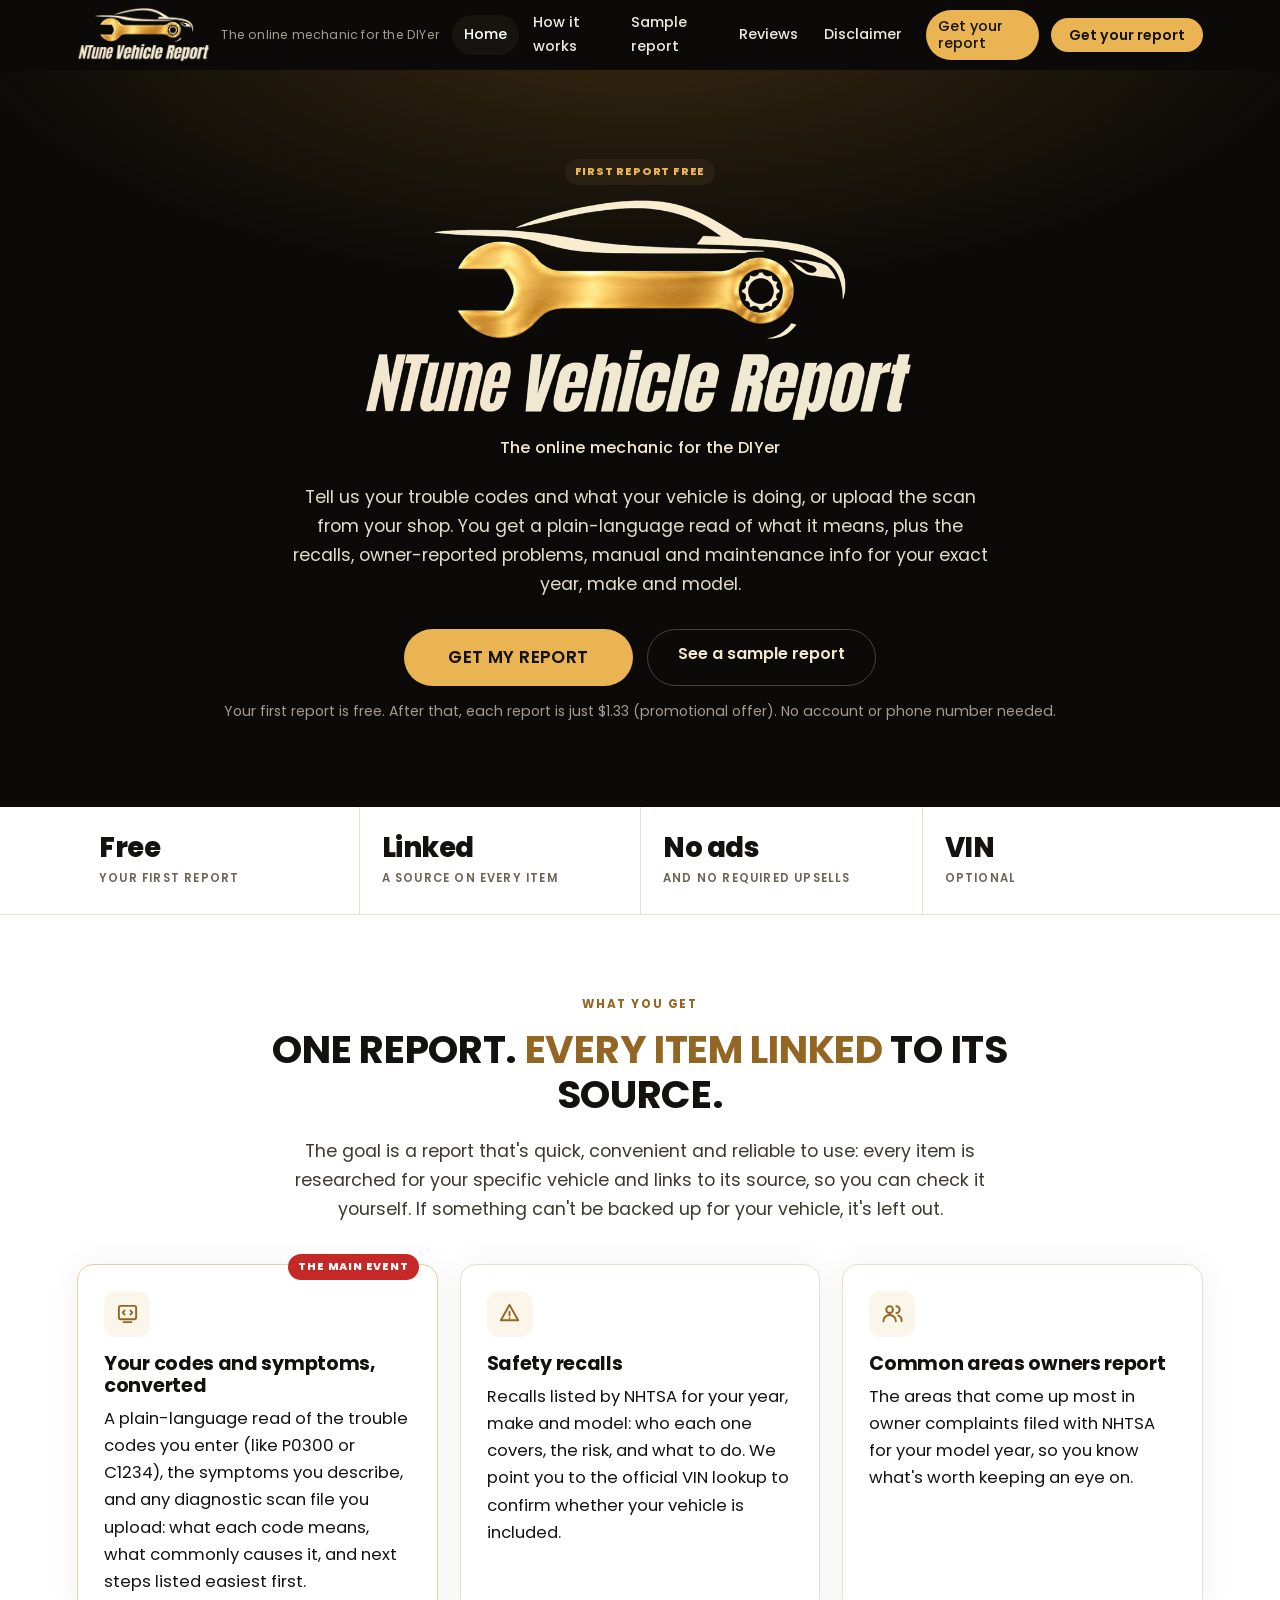
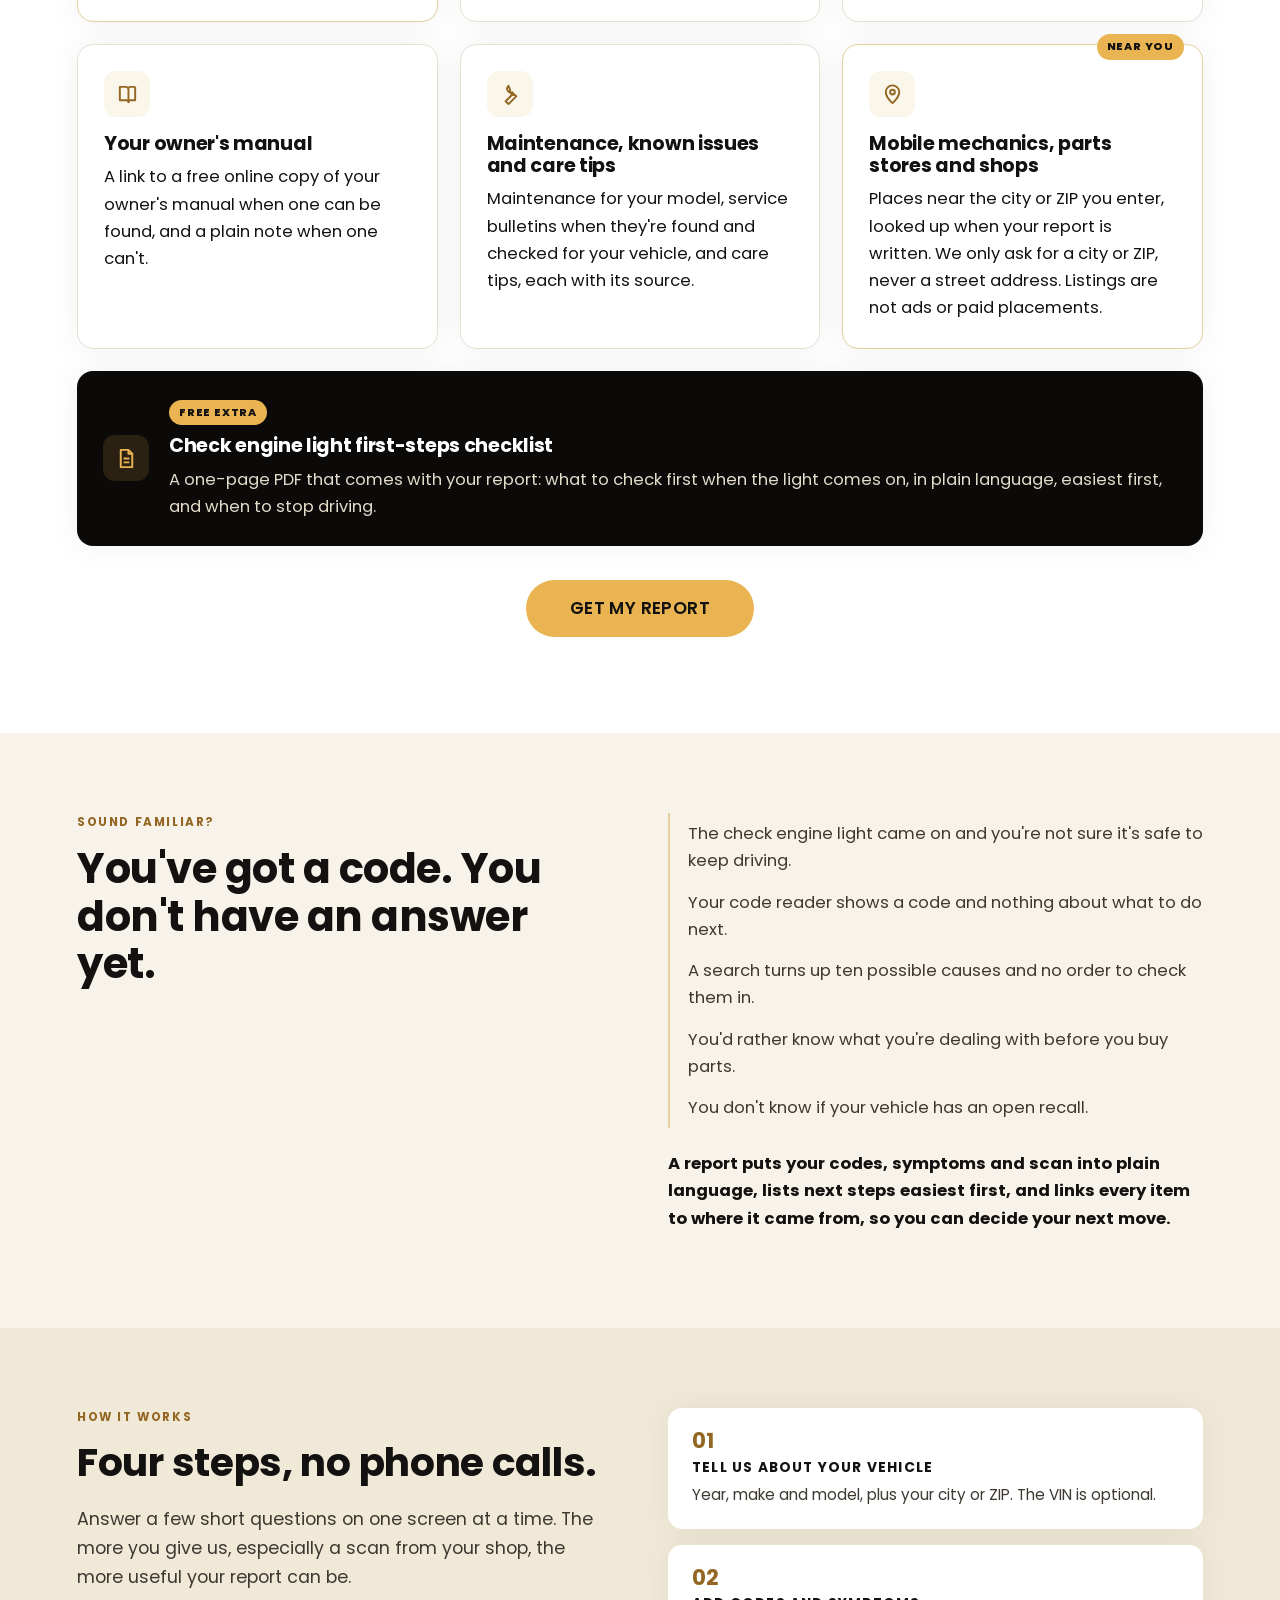
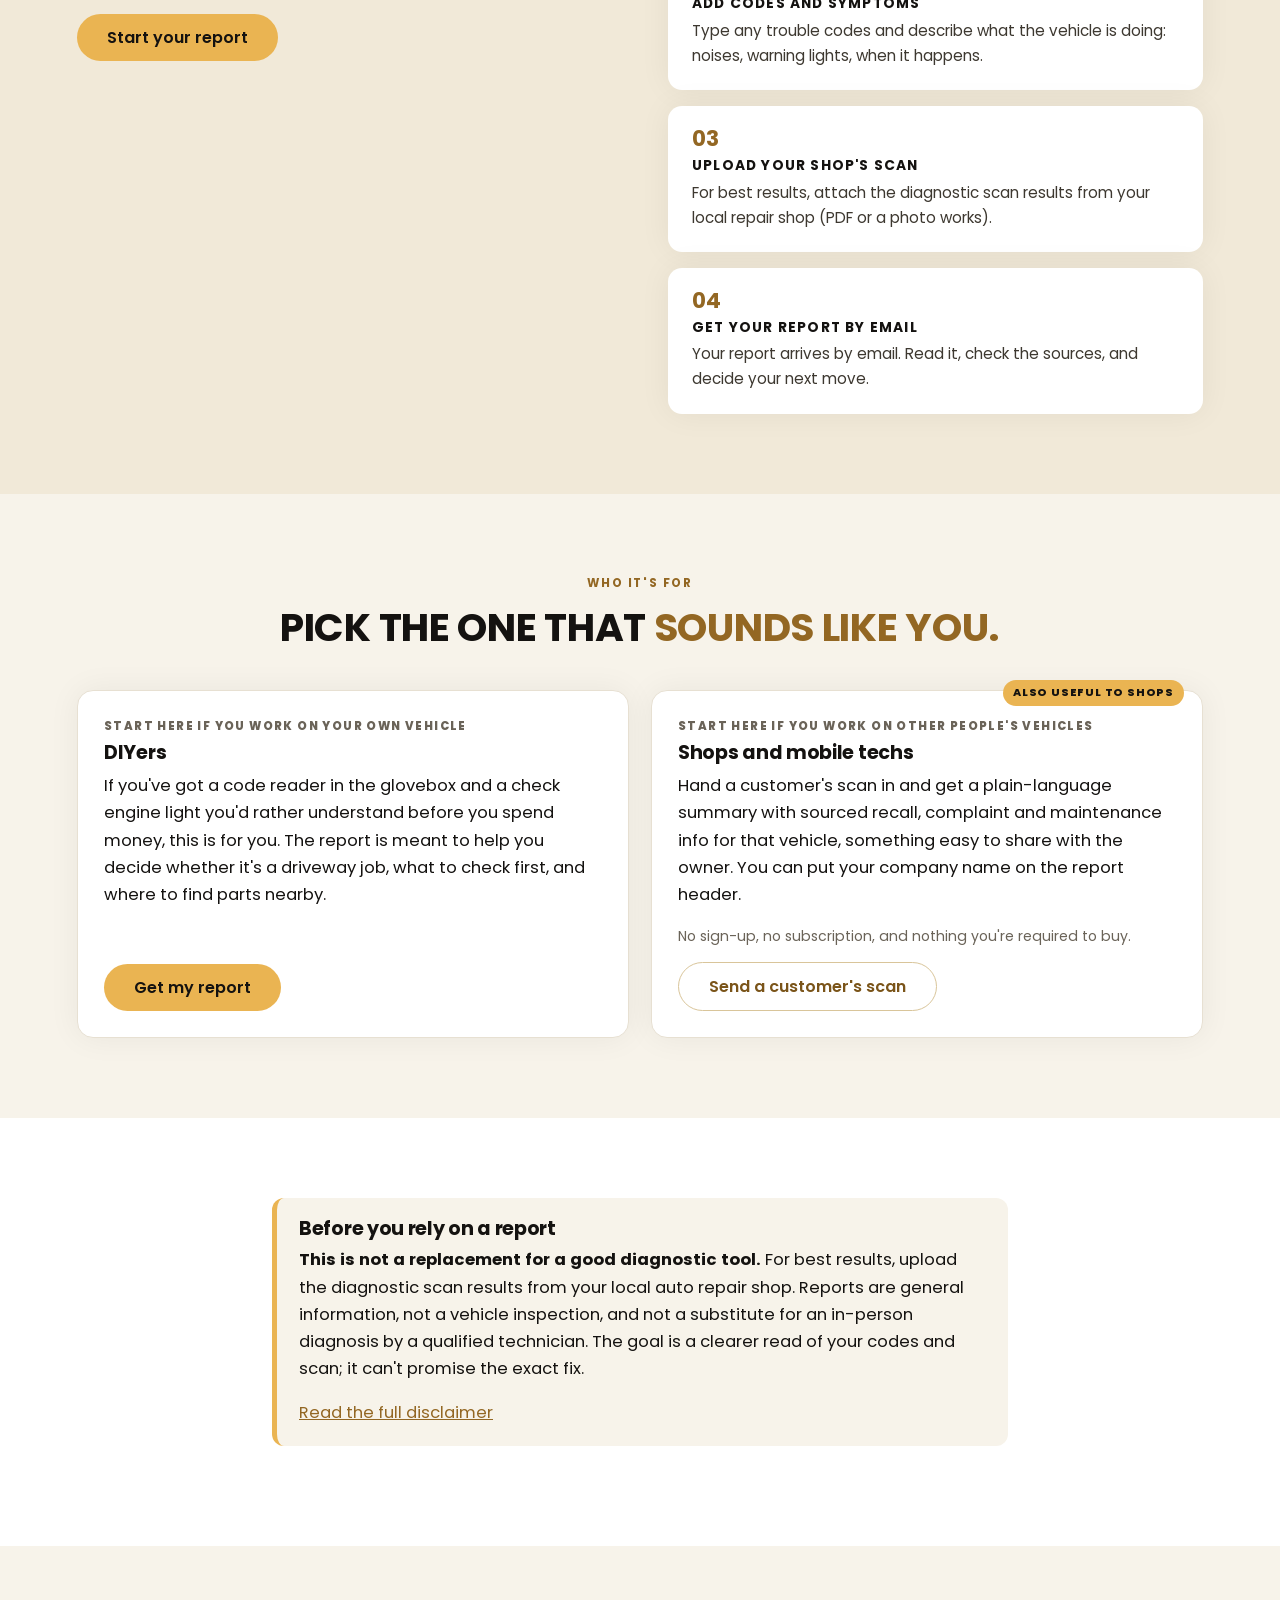
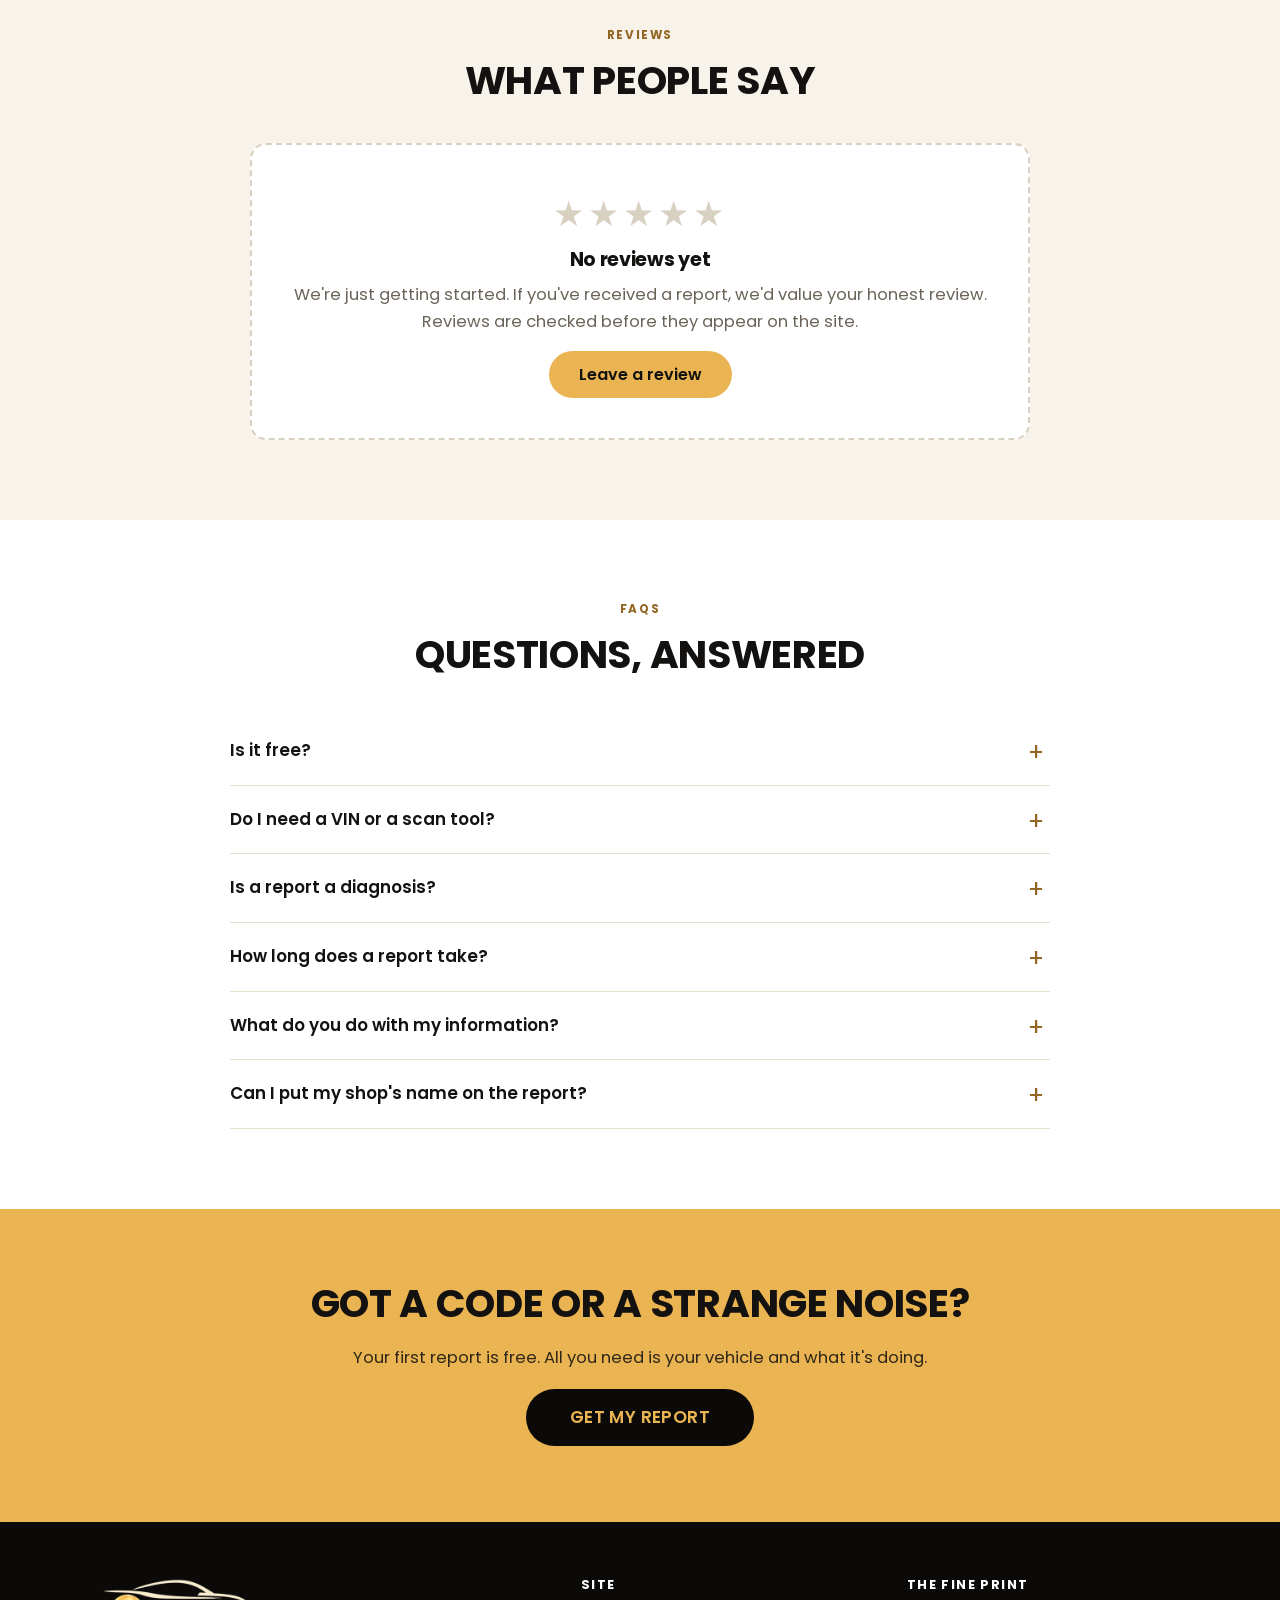
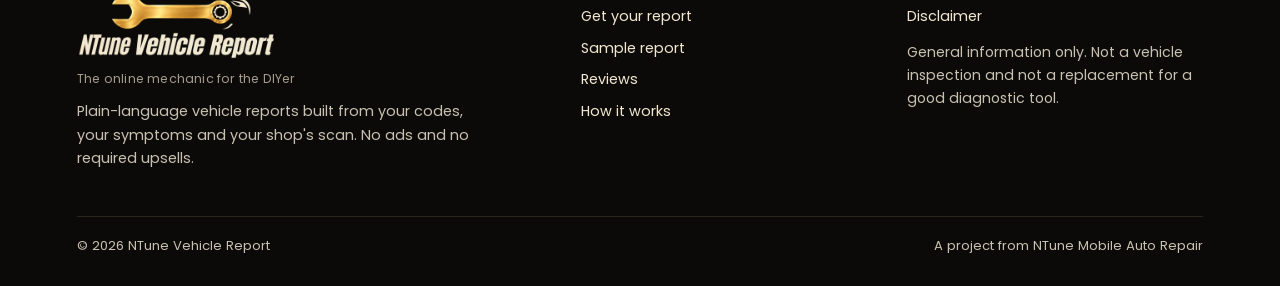
==== commit 34e76636: "Remove test banner and draft wording for go-live (Timothy 2026-11-20 10:34 AM PT "Go live.")" ====
--- a/index.html
+++ b/index.html
@@ -5,14 +5,12 @@
 <meta name="viewport" content="width=device-width, initial-scale=1">
 <title>NTune Vehicle Report | The online mechanic for the DIYer</title>
 <meta name="description" content="NTune Vehicle Report: plain-language reports from your trouble codes, symptoms and shop scan, plus recalls, owner-reported problems, manual and maintenance info for your vehicle. Your first report is free.">
-<meta name="robots" content="noindex, nofollow">
 <meta name="theme-color" content="#0b0a08">
 <link rel="stylesheet" href="css/styles.css">
 <link rel="icon" type="image/png" href="assets/img/favicon-gold-64.png">
 </head>
 <body class="has-sticky">
 <a class="skip" href="#main">Skip to content</a>
-<div class="test-banner" role="note"><span class="new">TEST</span><strong>Test version.</strong> <!-- APPROVED Timothy 2026-11-15 5:14 PM PT --> Your first report is free. After that, each report is just <span data-price>$1.33</span> (promotional offer). This site is a draft and is not open to the public yet.</div>
 <header class="site-header">
   <div class="container header-inner">
     <a class="brand" href="index.html"><img class="brand-mark" src="assets/img/ntune-vr-gold-logo-300.png" alt="NTune Vehicle Report" width="134" height="56"><span class="brand-name"><small>The online mechanic for the DIYer</small></span></a>
@@ -53,7 +51,7 @@
     <div><b>No ads</b><span>And no required upsells</span></div>
     <div><b>VIN</b><span>Optional</span></div>
     <div hidden data-slot="reports-sent"><b>[REPORTS SENT: from record]</b><span>Reports sent</span></div>
-    <div hidden data-slot="average-rating"><b>[AVG RATING: from approved reviews]</b><span>Average tester rating</span></div>
+    <div hidden data-slot="average-rating"><b>[AVG RATING: from approved reviews]</b><span>Average rating</span></div>
   </div>
 </div>
 
@@ -152,12 +150,12 @@
   <div class="container">
     <div class="section-head">
       <span class="eyebrow">Reviews</span>
-      <h2>What testers say</h2>
+      <h2>What people say</h2>
     </div>
     <div class="empty-state narrow" style="margin:0 auto">
       <div class="big" aria-hidden="true">★★★★★</div>
       <h3>No reviews yet</h3>
-      <p class="muted narrow" style="margin:0 auto 16px">We're just getting started with a small group of testers. If you've received a report, we'd value your honest review. Reviews are checked before they appear on the site.</p>
+      <p class="muted narrow" style="margin:0 auto 16px">We're just getting started. If you've received a report, we'd value your honest review. Reviews are checked before they appear on the site.</p>
       <a class="btn" href="reviews.html#leave-a-review">Leave a review</a>
     </div>
   </div>
@@ -203,7 +201,7 @@
         <p class="small" style="margin-top:12px">General information only. Not a vehicle inspection and not a replacement for a good diagnostic tool.</p></div>
     </div>
     <div class="footer-base">
-      <span>© <span id="year">2026</span> NTune Vehicle Report · Test version (draft)</span>
+      <span>© <span id="year">2026</span> NTune Vehicle Report</span>
       <span>A project from NTune Mobile Auto Repair</span>
     </div>
   </div>
